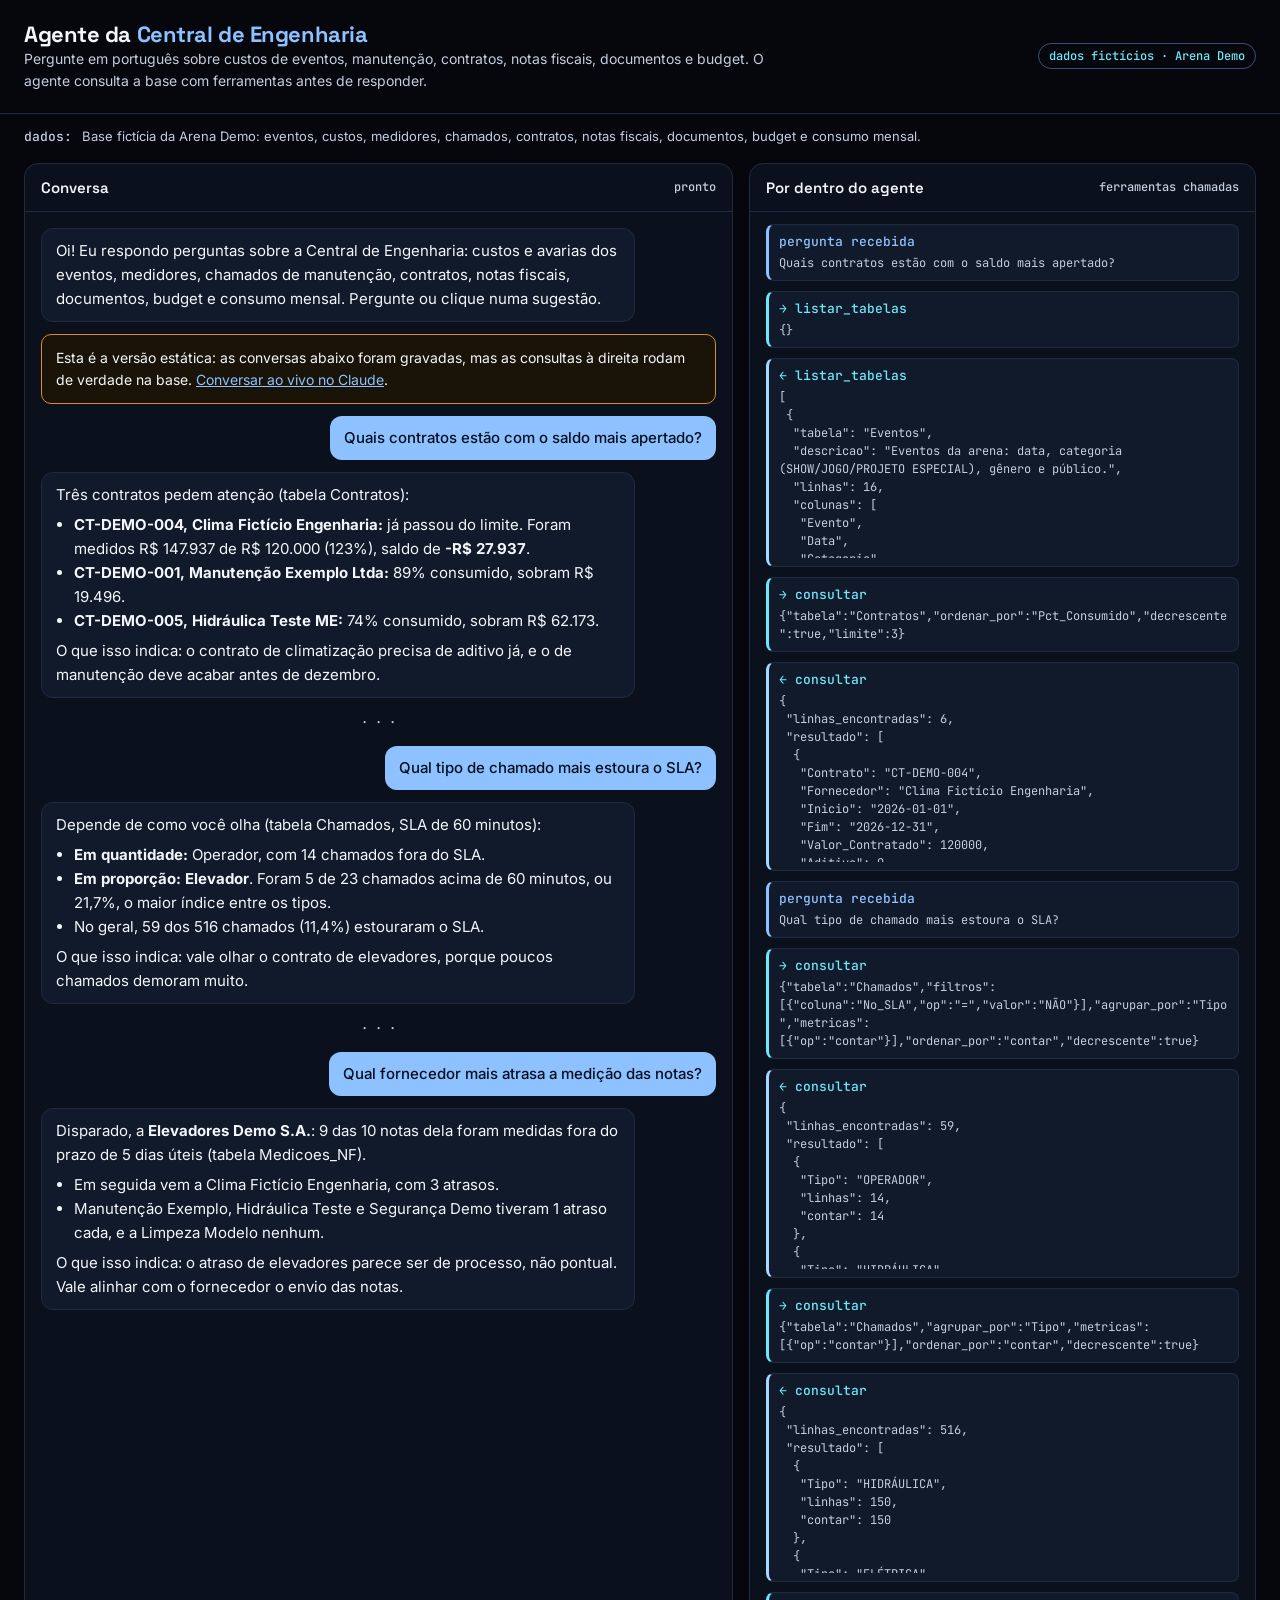
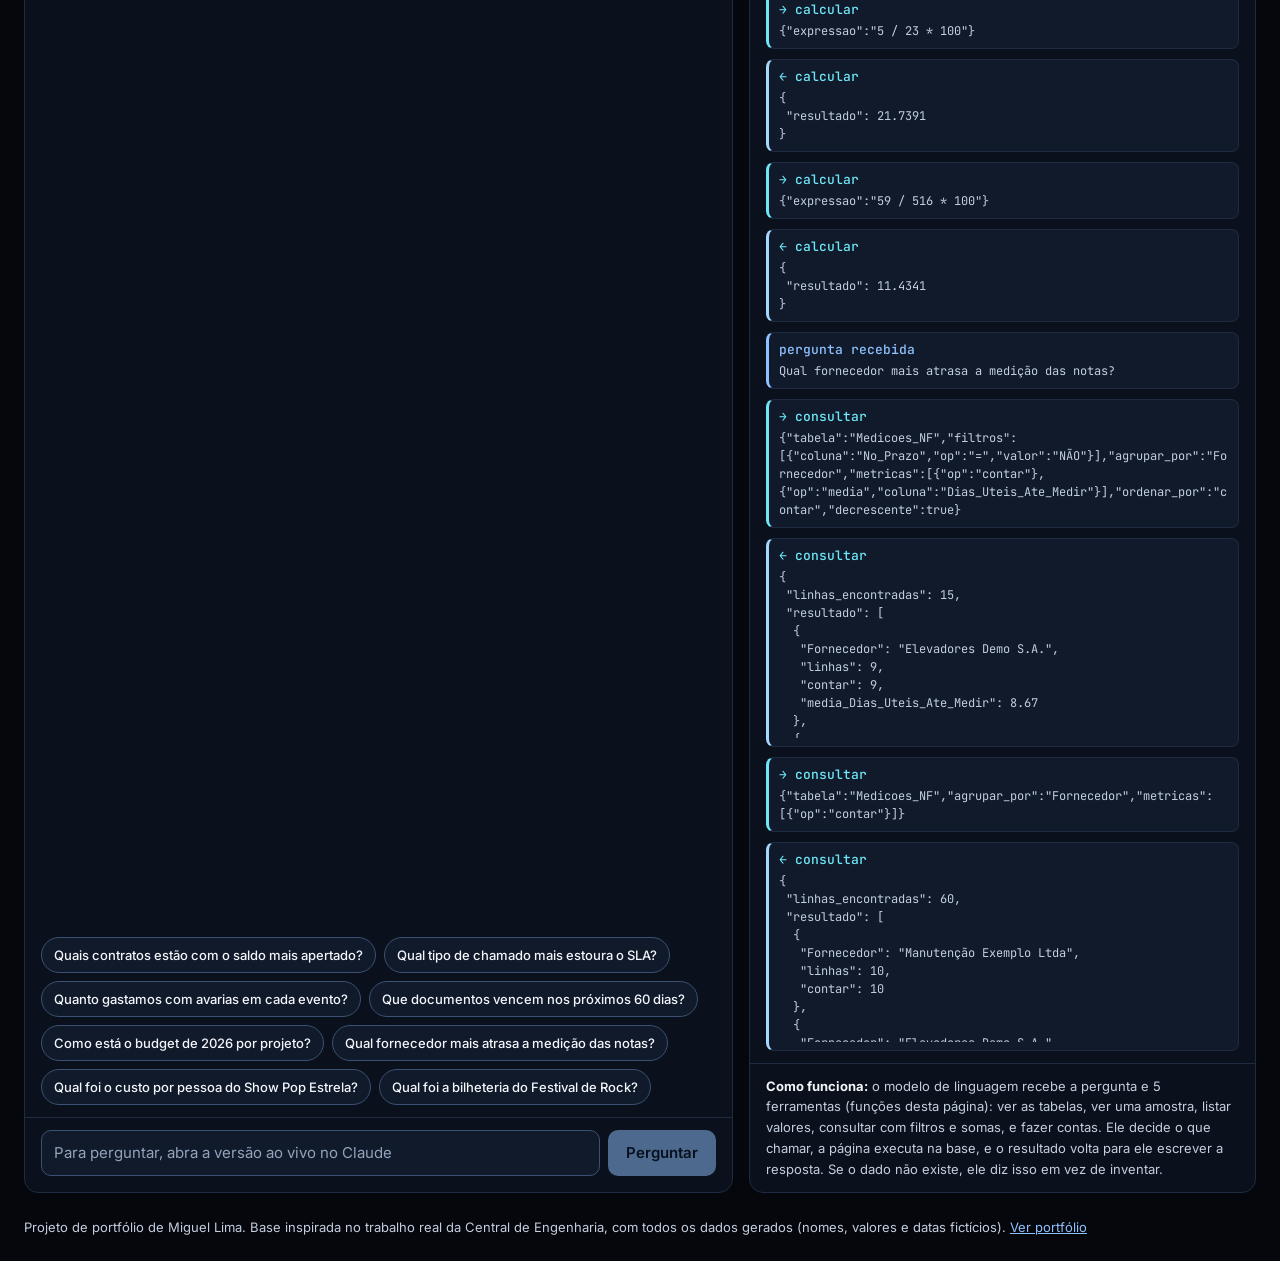
==== agente-demo/index.html @ 0a070c7b "Agente da Central de Engenharia (demo com dados fictícios) no portfólio Co-Authored-By: Claude Opus " ====
<!DOCTYPE html>
<html lang="pt-BR">
<head>
<meta charset="UTF-8">
<meta name="viewport" content="width=device-width, initial-scale=1.0">
<title>Agente da Central de Engenharia · demo</title>
<link rel="preconnect" href="https://fonts.googleapis.com">
<link href="https://fonts.googleapis.com/css2?family=Space+Grotesk:wght@600;700&family=Inter:wght@400;500;600&family=JetBrains+Mono:wght@400;500&display=swap" rel="stylesheet">

<style>
  :root { --bg:#05070C; --s:#0B111C; --s2:#111A2A; --line:#1E2B42; --ls:#3A5174; --tx:#F3F6FB; --mu:#C3CEDF; --bl:#8EC1FF; --cy:#6EE7F9; --on:#04101F; }
  * { box-sizing:border-box; margin:0; padding:0; }
  body { font:15px/1.6 Inter, system-ui, sans-serif; background:var(--bg); color:var(--tx); min-height:100vh; }
  :focus-visible { outline:3px solid var(--cy); outline-offset:2px; border-radius:6px; }
  .sr { position:absolute; left:-9999px; }
  header { padding:20px 24px; border-bottom:1px solid var(--line); display:flex; justify-content:space-between; gap:16px; flex-wrap:wrap; align-items:center; }
  h1 { font:700 22px "Space Grotesk", sans-serif; letter-spacing:-.02em; }
  h1 span { color:var(--bl); }
  header p { color:var(--mu); font-size:14px; max-width:780px; }
  .badge { font:500 12px "JetBrains Mono", monospace; border:1px solid var(--ls); padding:4px 10px; border-radius:999px; color:var(--cy); white-space:nowrap; }
  .fonte { max-width:1400px; margin:12px auto 0; padding:0 24px; display:flex; gap:10px; align-items:center; flex-wrap:wrap; }
  .fonte .lbl { font:500 13px "JetBrains Mono", monospace; color:var(--mu); }
  .tog { font:600 14px Inter, sans-serif; background:var(--s); color:var(--tx); border:1.5px solid var(--ls); border-radius:10px; padding:8px 14px; cursor:pointer; min-height:40px; }
  .tog[aria-pressed="true"] { background:var(--bl); color:var(--on); border-color:var(--bl); }
  .fonte .info { font-size:13px; color:var(--mu); }
  .priv { max-width:1400px; margin:8px auto 0; padding:0 24px; font-size:13px; color:var(--mu); }
  main { display:grid; grid-template-columns: 1.4fr 1fr; gap:16px; padding:16px 24px 24px; max-width:1400px; margin:0 auto; }
  .card { background:var(--s); border:1px solid var(--line); border-radius:14px; display:flex; flex-direction:column; min-height:0; }
  .card h2 { font:600 15px "Space Grotesk", sans-serif; padding:14px 16px; border-bottom:1px solid var(--line); display:flex; justify-content:space-between; align-items:center; gap:8px; }
  .card h2 small { font:500 12px "JetBrains Mono", monospace; color:var(--mu); }
  #chat, #trace { flex:1; overflow:auto; padding:16px; display:flex; flex-direction:column; gap:12px; height:calc(100vh - 330px); min-height:380px; }
  #trace { gap:10px; padding:12px 16px; }
  .msg { max-width:88%; padding:10px 14px; border-radius:12px; }
  .msg p + p { margin-top:4px; }
  .msg.user { align-self:flex-end; background:var(--bl); color:var(--on); font-weight:500; }
  .msg.bot { align-self:flex-start; background:var(--s2); border:1px solid var(--line); }
  .msg.bot ul { margin:6px 0 6px 18px; }
  .msg.bot.wait { color:var(--mu); font-style:italic; }
  .msg.err { border-color:#E08A1E; }
  .chips { display:flex; gap:8px; flex-wrap:wrap; padding:0 16px 12px; }
  .chip { font:500 13px Inter, sans-serif; background:var(--s2); color:var(--tx); border:1.5px solid var(--ls); border-radius:999px; padding:6px 12px; cursor:pointer; min-height:36px; text-align:left; }
  .chip:hover { border-color:var(--bl); }
  form { display:flex; gap:8px; padding:12px 16px 16px; border-top:1px solid var(--line); }
  input[type=text] { flex:1; font:inherit; background:var(--s2); color:var(--tx); border:1.5px solid var(--ls); border-radius:10px; padding:10px 12px; min-height:44px; }
  input::placeholder { color:#93A3BC; }
  button.send { font:600 15px Inter, sans-serif; background:var(--bl); color:var(--on); border:0; border-radius:10px; padding:0 18px; min-height:44px; cursor:pointer; }
  button.send:disabled { opacity:.5; cursor:default; }
  button.stop { font:600 14px Inter, sans-serif; background:transparent; color:var(--tx); border:1.5px solid var(--ls); border-radius:10px; padding:0 14px; min-height:44px; cursor:pointer; }
  .step { border:1px solid var(--line); border-left:3px solid var(--cy); border-radius:8px; padding:8px 10px; background:var(--s2); }
  .step .t { font:500 13px "JetBrains Mono", monospace; color:var(--cy); }
  .step pre { font:12px/1.5 "JetBrains Mono", monospace; color:var(--mu); white-space:pre-wrap; word-break:break-word; margin-top:4px; max-height:170px; overflow:auto; }
  .step.q { border-left-color:var(--bl); } .step.q .t { color:var(--bl); }
  .step.a { border-left-color:#A5D8FF; }
  .empty { color:var(--mu); font-size:14px; }
  .how { padding:12px 16px; border-top:1px solid var(--line); font-size:13px; color:var(--mu); }
  .how b { color:var(--tx); }
  .note { max-width:1400px; margin:0 auto; padding:0 24px 24px; color:var(--mu); font-size:13px; }
  .note a { color:var(--bl); }
  .demo-warn { padding:12px 14px; border:1px solid #E08A1E; border-radius:10px; font-size:14px; background:#1a1408; }
  .demo-warn a { color:var(--bl); }
  .sep { align-self:center; font:500 12px "JetBrains Mono", monospace; color:var(--mu); padding:4px 0; }
  @media (max-width: 900px) { main { grid-template-columns:1fr; } #chat, #trace { height:auto; min-height:320px; } }
</style>
</head>
<body>
<header>
  <div>
    <h1>Agente da <span>Central de Engenharia</span></h1>
    <p>Pergunte em português sobre custos de eventos, manutenção, contratos, notas fiscais, documentos e budget. O agente consulta a base com ferramentas antes de responder.</p>
  </div>
  <span class="badge">dados fictícios · Arena Demo</span>
</header>

<div class="fonte" role="group" aria-label="Fonte de dados" id="fonte-bar">
  <span class="lbl">dados:</span>
  <button class="tog" id="m-demo" type="button" aria-pressed="true">Base de demonstração</button>
  <button class="tog" id="m-plan" type="button" aria-pressed="false">Usar minhas planilhas</button>
  <input type="file" id="arquivo" accept=".xlsx,.xlsm,.xls,.csv" multiple hidden>
  <span class="info" id="fonte-info">Base fictícia da Arena Demo: eventos, custos, medidores, chamados, contratos, notas fiscais, documentos, budget e consumo mensal.</span>
</div>
<p class="priv" id="priv" hidden>Suas planilhas são lidas só neste navegador e não ficam salvas: ao recarregar a página, elas somem. Os trechos que o agente consulta são enviados ao Claude para ele responder. Use só dados que você pode usar no Claude.</p>

<main>
  <section class="card" aria-label="Conversa com o agente">
    <h2>Conversa <small id="status">pronto</small></h2>
    <div id="chat" aria-live="polite"></div>
    <div class="chips" id="chips"></div>
    <form id="form">
      <label for="q" class="sr">Sua pergunta</label>
      <input id="q" type="text" autocomplete="off" placeholder="Ex.: quais contratos estão com o saldo mais apertado?">
      <button class="send" id="send" type="submit">Perguntar</button>
      <button class="stop" id="stop" type="button" hidden>Parar</button>
    </form>
  </section>

  <section class="card" aria-label="O que o agente está fazendo">
    <h2>Por dentro do agente <small>ferramentas chamadas</small></h2>
    <div id="trace"><p class="empty">Aqui aparece cada ferramenta que o agente decide usar, com o que ele pediu e o que a base devolveu. É isso que diferencia um agente de um chat comum: ele busca o dado real antes de responder.</p></div>
    <div class="how"><b>Como funciona:</b> o modelo de linguagem recebe a pergunta e 5 ferramentas (funções desta página): ver as tabelas, ver uma amostra, listar valores, consultar com filtros e somas, e fazer contas. Ele decide o que chamar, a página executa na base, e o resultado volta para ele escrever a resposta. Se o dado não existe, ele diz isso em vez de inventar.</div>
  </section>
</main>
<p class="note">Projeto de portfólio de Miguel Lima. Base inspirada no trabalho real da Central de Engenharia, com todos os dados gerados (nomes, valores e datas fictícios). <a href="https://limmuz.github.io" target="_blank" rel="noopener">Ver portfólio</a></p>

<script>
const MODO = "demo";              // "demo" (compartilhável) ou "privado" (aceita planilhas)
const LINK_AO_VIVO = "https://claude.ai/artifact/NSq2KpumeX4oBUCkPMfSvw";
const BASE_DEMO = {"nome": "Central de Engenharia · Arena Demo", "abas": {"Eventos": {"descricao": "Eventos da arena: data, categoria (SHOW/JOGO/PROJETO ESPECIAL), gênero e público.", "colunas": ["Evento", "Data", "Categoria", "Genero", "Publico"], "linhas": [{"Evento": "SHOW POP ESTRELA", "Data": "2026-03-07", "Categoria": "SHOW", "Genero": "POP", "Publico": 38468}, {"Evento": "TIME A x TIME B", "Data": "2026-03-22", "Categoria": "JOGO", "Genero": "BRASILEIRÃO", "Publico": 33246}, {"Evento": "FESTIVAL DE ROCK", "Data": "2026-03-31", "Categoria": "SHOW", "Genero": "ROCK", "Publico": 35956}, {"Evento": "TIME A x TIME C", "Data": "2026-04-14", "Categoria": "JOGO", "Genero": "COPA DO BRASIL", "Publico": 38702}, {"Evento": "NOITE SERTANEJA", "Data": "2026-04-28", "Categoria": "SHOW", "Genero": "SERTANEJO", "Publico": 32747}, {"Evento": "TIME A x TIME D", "Data": "2026-05-06", "Categoria": "JOGO", "Genero": "LIBERTADORES", "Publico": 35951}, {"Evento": "ENCONTRO MPB", "Data": "2026-05-20", "Categoria": "SHOW", "Genero": "MPB", "Publico": 40366}, {"Evento": "TIME A x TIME E", "Data": "2026-06-01", "Categoria": "JOGO", "Genero": "BRASILEIRÃO", "Publico": 32048}, {"Evento": "BANDA EXEMPLO", "Data": "2026-06-11", "Categoria": "SHOW", "Genero": "ROCK", "Publico": 34534}, {"Evento": "TIME A x TIME F", "Data": "2026-06-23", "Categoria": "JOGO", "Genero": "BRASILEIRÃO", "Publico": 34371}, {"Evento": "FESTA DO SAMBA", "Data": "2026-07-06", "Categoria": "SHOW", "Genero": "SAMBA", "Publico": 33515}, {"Evento": "TIME A x TIME G", "Data": "2026-07-19", "Categoria": "JOGO", "Genero": "LIBERTADORES", "Publico": 33166}, {"Evento": "TURNÊ INTERNACIONAL", "Data": "2026-07-29", "Categoria": "SHOW", "Genero": "POP", "Publico": 44771}, {"Evento": "TIME A x TIME H", "Data": "2026-08-13", "Categoria": "JOGO", "Genero": "BRASILEIRÃO", "Publico": 44523}, {"Evento": "CAMPEONATO DE GAMES", "Data": "2026-08-22", "Categoria": "PROJETO ESPECIAL", "Genero": "CAMPEONATO", "Publico": 10487}, {"Evento": "SHOW INFANTIL", "Data": "2026-09-06", "Categoria": "SHOW", "Genero": "INFANTIL", "Publico": 43467}]}, "Custos_Itens": {"descricao": "Custos de cada evento por item: Tipo = MDO (mão de obra), AVARIAS (itens quebrados) ou INSUMOS. Valor_Total = Qtd x Valor_Unit em R$.", "colunas": ["Evento", "Data", "Tipo", "Item", "Qtd", "Valor_Unit", "Valor_Total"], "linhas": [{"Evento": "SHOW POP ESTRELA", "Data": "2026-03-07", "Tipo": "AVARIAS", "Item": "LÂMPADA LED", "Qtd": 5.0, "Valor_Unit": 85.0, "Valor_Total": 425.0}, {"Evento": "SHOW POP ESTRELA", "Data": "2026-03-07", "Tipo": "AVARIAS", "Item": "ESPELHO BANHEIRO", "Qtd": 5.0, "Valor_Unit": 410.0, "Valor_Total": 2050.0}, {"Evento": "SHOW POP ESTRELA", "Data": "2026-03-07", "Tipo": "AVARIAS", "Item": "CADEIRA ARQUIBANCADA", "Qtd": 5.0, "Valor_Unit": 1450.0, "Valor_Total": 7250.0}, {"Evento": "SHOW POP ESTRELA", "Data": "2026-03-07", "Tipo": "AVARIAS", "Item": "DISPENSER SABÃO", "Qtd": 4.0, "Valor_Unit": 280.0, "Valor_Total": 1120.0}, {"Evento": "SHOW POP ESTRELA", "Data": "2026-03-07", "Tipo": "MDO", "Item": "ENCANADOR PLANTÃO", "Qtd": 7.0, "Valor_Unit": 520.0, "Valor_Total": 3640.0}, {"Evento": "SHOW POP ESTRELA", "Data": "2026-03-07", "Tipo": "MDO", "Item": "ELETRICISTA PLANTÃO", "Qtd": 4.0, "Valor_Unit": 540.0, "Valor_Total": 2160.0}, {"Evento": "SHOW POP ESTRELA", "Data": "2026-03-07", "Tipo": "MDO", "Item": "TÉCNICO ESCADA ROLANTE", "Qtd": 13.0, "Valor_Unit": 720.0, "Valor_Total": 9360.0}, {"Evento": "TIME A x TIME B", "Data": "2026-03-22", "Tipo": "AVARIAS", "Item": "DISPENSER SABÃO", "Qtd": 4.0, "Valor_Unit": 280.0, "Valor_Total": 1120.0}, {"Evento": "TIME A x TIME B", "Data": "2026-03-22", "Tipo": "AVARIAS", "Item": "LÂMPADA LED", "Qtd": 2.0, "Valor_Unit": 85.0, "Valor_Total": 170.0}, {"Evento": "TIME A x TIME B", "Data": "2026-03-22", "Tipo": "AVARIAS", "Item": "ASSENTO SANITÁRIO", "Qtd": 5.0, "Valor_Unit": 320.0, "Valor_Total": 1600.0}, {"Evento": "TIME A x TIME B", "Data": "2026-03-22", "Tipo": "AVARIAS", "Item": "TORNEIRA AUTOMÁTICA", "Qtd": 2.0, "Valor_Unit": 690.0, "Valor_Total": 1380.0}, {"Evento": "TIME A x TIME B", "Data": "2026-03-22", "Tipo": "MDO", "Item": "ENCANADOR PLANTÃO", "Qtd": 6.0, "Valor_Unit": 520.0, "Valor_Total": 3120.0}, {"Evento": "TIME A x TIME B", "Data": "2026-03-22", "Tipo": "MDO", "Item": "TÉCNICO ELEVADOR", "Qtd": 3.0, "Valor_Unit": 720.0, "Valor_Total": 2160.0}, {"Evento": "TIME A x TIME B", "Data": "2026-03-22", "Tipo": "MDO", "Item": "ELETRICISTA PLANTÃO", "Qtd": 2.0, "Valor_Unit": 540.0, "Valor_Total": 1080.0}, {"Evento": "FESTIVAL DE ROCK", "Data": "2026-03-31", "Tipo": "AVARIAS", "Item": "TORNEIRA AUTOMÁTICA", "Qtd": 6.0, "Valor_Unit": 690.0, "Valor_Total": 4140.0}, {"Evento": "FESTIVAL DE ROCK", "Data": "2026-03-31", "Tipo": "AVARIAS", "Item": "CADEIRA ARQUIBANCADA", "Qtd": 4.0, "Valor_Unit": 1450.0, "Valor_Total": 5800.0}, {"Evento": "FESTIVAL DE ROCK", "Data": "2026-03-31", "Tipo": "AVARIAS", "Item": "DISPENSER SABÃO", "Qtd": 6.0, "Valor_Unit": 280.0, "Valor_Total": 1680.0}, {"Evento": "FESTIVAL DE ROCK", "Data": "2026-03-31", "Tipo": "AVARIAS", "Item": "LÂMPADA LED", "Qtd": 3.0, "Valor_Unit": 85.0, "Valor_Total": 255.0}, {"Evento": "FESTIVAL DE ROCK", "Data": "2026-03-31", "Tipo": "MDO", "Item": "TÉCNICO ESCADA ROLANTE", "Qtd": 9.0, "Valor_Unit": 720.0, "Valor_Total": 6480.0}, {"Evento": "FESTIVAL DE ROCK", "Data": "2026-03-31", "Tipo": "MDO", "Item": "ELETRICISTA PLANTÃO", "Qtd": 7.0, "Valor_Unit": 540.0, "Valor_Total": 3780.0}, {"Evento": "FESTIVAL DE ROCK", "Data": "2026-03-31", "Tipo": "MDO", "Item": "ENCANADOR PLANTÃO", "Qtd": 9.0, "Valor_Unit": 520.0, "Valor_Total": 4680.0}, {"Evento": "TIME A x TIME C", "Data": "2026-04-14", "Tipo": "AVARIAS", "Item": "CADEIRA ARQUIBANCADA", "Qtd": 5.0, "Valor_Unit": 1450.0, "Valor_Total": 7250.0}, {"Evento": "TIME A x TIME C", "Data": "2026-04-14", "Tipo": "AVARIAS", "Item": "DISPENSER SABÃO", "Qtd": 6.0, "Valor_Unit": 280.0, "Valor_Total": 1680.0}, {"Evento": "TIME A x TIME C", "Data": "2026-04-14", "Tipo": "AVARIAS", "Item": "TORNEIRA AUTOMÁTICA", "Qtd": 3.0, "Valor_Unit": 690.0, "Valor_Total": 2070.0}, {"Evento": "TIME A x TIME C", "Data": "2026-04-14", "Tipo": "AVARIAS", "Item": "ASSENTO SANITÁRIO", "Qtd": 1.0, "Valor_Unit": 320.0, "Valor_Total": 320.0}, {"Evento": "TIME A x TIME C", "Data": "2026-04-14", "Tipo": "MDO", "Item": "TÉCNICO ESCADA ROLANTE", "Qtd": 3.0, "Valor_Unit": 720.0, "Valor_Total": 2160.0}, {"Evento": "TIME A x TIME C", "Data": "2026-04-14", "Tipo": "MDO", "Item": "ELETRICISTA PLANTÃO", "Qtd": 4.0, "Valor_Unit": 540.0, "Valor_Total": 2160.0}, {"Evento": "TIME A x TIME C", "Data": "2026-04-14", "Tipo": "MDO", "Item": "TÉCNICO ELEVADOR", "Qtd": 5.0, "Valor_Unit": 720.0, "Valor_Total": 3600.0}, {"Evento": "NOITE SERTANEJA", "Data": "2026-04-28", "Tipo": "AVARIAS", "Item": "FECHADURA PORTA", "Qtd": 6.0, "Valor_Unit": 240.0, "Valor_Total": 1440.0}, {"Evento": "NOITE SERTANEJA", "Data": "2026-04-28", "Tipo": "AVARIAS", "Item": "ESPELHO BANHEIRO", "Qtd": 3.0, "Valor_Unit": 410.0, "Valor_Total": 1230.0}, {"Evento": "NOITE SERTANEJA", "Data": "2026-04-28", "Tipo": "AVARIAS", "Item": "ASSENTO SANITÁRIO", "Qtd": 4.0, "Valor_Unit": 320.0, "Valor_Total": 1280.0}, {"Evento": "NOITE SERTANEJA", "Data": "2026-04-28", "Tipo": "AVARIAS", "Item": "LÂMPADA LED", "Qtd": 1.0, "Valor_Unit": 85.0, "Valor_Total": 85.0}, {"Evento": "NOITE SERTANEJA", "Data": "2026-04-28", "Tipo": "MDO", "Item": "ENCANADOR PLANTÃO", "Qtd": 8.0, "Valor_Unit": 520.0, "Valor_Total": 4160.0}, {"Evento": "NOITE SERTANEJA", "Data": "2026-04-28", "Tipo": "MDO", "Item": "ELETRICISTA PLANTÃO", "Qtd": 9.0, "Valor_Unit": 540.0, "Valor_Total": 4860.0}, {"Evento": "NOITE SERTANEJA", "Data": "2026-04-28", "Tipo": "MDO", "Item": "TÉCNICO ESCADA ROLANTE", "Qtd": 11.0, "Valor_Unit": 720.0, "Valor_Total": 7920.0}, {"Evento": "TIME A x TIME D", "Data": "2026-05-06", "Tipo": "AVARIAS", "Item": "FECHADURA PORTA", "Qtd": 1.0, "Valor_Unit": 240.0, "Valor_Total": 240.0}, {"Evento": "TIME A x TIME D", "Data": "2026-05-06", "Tipo": "AVARIAS", "Item": "TORNEIRA AUTOMÁTICA", "Qtd": 1.0, "Valor_Unit": 690.0, "Valor_Total": 690.0}, {"Evento": "TIME A x TIME D", "Data": "2026-05-06", "Tipo": "AVARIAS", "Item": "DISPENSER SABÃO", "Qtd": 2.0, "Valor_Unit": 280.0, "Valor_Total": 560.0}, {"Evento": "TIME A x TIME D", "Data": "2026-05-06", "Tipo": "AVARIAS", "Item": "ESPELHO BANHEIRO", "Qtd": 1.0, "Valor_Unit": 410.0, "Valor_Total": 410.0}, {"Evento": "TIME A x TIME D", "Data": "2026-05-06", "Tipo": "MDO", "Item": "ELETRICISTA PLANTÃO", "Qtd": 5.0, "Valor_Unit": 540.0, "Valor_Total": 2700.0}, {"Evento": "TIME A x TIME D", "Data": "2026-05-06", "Tipo": "MDO", "Item": "TÉCNICO ELEVADOR", "Qtd": 2.0, "Valor_Unit": 720.0, "Valor_Total": 1440.0}, {"Evento": "TIME A x TIME D", "Data": "2026-05-06", "Tipo": "MDO", "Item": "TÉCNICO ESCADA ROLANTE", "Qtd": 7.0, "Valor_Unit": 720.0, "Valor_Total": 5040.0}, {"Evento": "ENCONTRO MPB", "Data": "2026-05-20", "Tipo": "AVARIAS", "Item": "ASSENTO SANITÁRIO", "Qtd": 6.0, "Valor_Unit": 320.0, "Valor_Total": 1920.0}, {"Evento": "ENCONTRO MPB", "Data": "2026-05-20", "Tipo": "AVARIAS", "Item": "CADEIRA ARQUIBANCADA", "Qtd": 3.0, "Valor_Unit": 1450.0, "Valor_Total": 4350.0}, {"Evento": "ENCONTRO MPB", "Data": "2026-05-20", "Tipo": "AVARIAS", "Item": "ESPELHO BANHEIRO", "Qtd": 3.0, "Valor_Unit": 410.0, "Valor_Total": 1230.0}, {"Evento": "ENCONTRO MPB", "Data": "2026-05-20", "Tipo": "AVARIAS", "Item": "TORNEIRA AUTOMÁTICA", "Qtd": 4.0, "Valor_Unit": 690.0, "Valor_Total": 2760.0}, {"Evento": "ENCONTRO MPB", "Data": "2026-05-20", "Tipo": "MDO", "Item": "TÉCNICO ELEVADOR", "Qtd": 11.0, "Valor_Unit": 720.0, "Valor_Total": 7920.0}, {"Evento": "ENCONTRO MPB", "Data": "2026-05-20", "Tipo": "MDO", "Item": "TÉCNICO ESCADA ROLANTE", "Qtd": 4.0, "Valor_Unit": 720.0, "Valor_Total": 2880.0}, {"Evento": "ENCONTRO MPB", "Data": "2026-05-20", "Tipo": "MDO", "Item": "ELETRICISTA PLANTÃO", "Qtd": 13.0, "Valor_Unit": 540.0, "Valor_Total": 7020.0}, {"Evento": "TIME A x TIME E", "Data": "2026-06-01", "Tipo": "AVARIAS", "Item": "ASSENTO SANITÁRIO", "Qtd": 4.0, "Valor_Unit": 320.0, "Valor_Total": 1280.0}, {"Evento": "TIME A x TIME E", "Data": "2026-06-01", "Tipo": "AVARIAS", "Item": "FECHADURA PORTA", "Qtd": 3.0, "Valor_Unit": 240.0, "Valor_Total": 720.0}, {"Evento": "TIME A x TIME E", "Data": "2026-06-01", "Tipo": "AVARIAS", "Item": "TORNEIRA AUTOMÁTICA", "Qtd": 3.0, "Valor_Unit": 690.0, "Valor_Total": 2070.0}, {"Evento": "TIME A x TIME E", "Data": "2026-06-01", "Tipo": "AVARIAS", "Item": "CADEIRA ARQUIBANCADA", "Qtd": 3.0, "Valor_Unit": 1450.0, "Valor_Total": 4350.0}, {"Evento": "TIME A x TIME E", "Data": "2026-06-01", "Tipo": "MDO", "Item": "TÉCNICO ESCADA ROLANTE", "Qtd": 3.0, "Valor_Unit": 720.0, "Valor_Total": 2160.0}, {"Evento": "TIME A x TIME E", "Data": "2026-06-01", "Tipo": "MDO", "Item": "ELETRICISTA PLANTÃO", "Qtd": 5.0, "Valor_Unit": 540.0, "Valor_Total": 2700.0}, {"Evento": "TIME A x TIME E", "Data": "2026-06-01", "Tipo": "MDO", "Item": "TÉCNICO ELEVADOR", "Qtd": 6.0, "Valor_Unit": 720.0, "Valor_Total": 4320.0}, {"Evento": "BANDA EXEMPLO", "Data": "2026-06-11", "Tipo": "AVARIAS", "Item": "CADEIRA ARQUIBANCADA", "Qtd": 4.0, "Valor_Unit": 1450.0, "Valor_Total": 5800.0}, {"Evento": "BANDA EXEMPLO", "Data": "2026-06-11", "Tipo": "AVARIAS", "Item": "ASSENTO SANITÁRIO", "Qtd": 6.0, "Valor_Unit": 320.0, "Valor_Total": 1920.0}, {"Evento": "BANDA EXEMPLO", "Data": "2026-06-11", "Tipo": "AVARIAS", "Item": "LÂMPADA LED", "Qtd": 5.0, "Valor_Unit": 85.0, "Valor_Total": 425.0}, {"Evento": "BANDA EXEMPLO", "Data": "2026-06-11", "Tipo": "AVARIAS", "Item": "TORNEIRA AUTOMÁTICA", "Qtd": 6.0, "Valor_Unit": 690.0, "Valor_Total": 4140.0}, {"Evento": "BANDA EXEMPLO", "Data": "2026-06-11", "Tipo": "MDO", "Item": "TÉCNICO ELEVADOR", "Qtd": 5.0, "Valor_Unit": 720.0, "Valor_Total": 3600.0}, {"Evento": "BANDA EXEMPLO", "Data": "2026-06-11", "Tipo": "MDO", "Item": "TÉCNICO ESCADA ROLANTE", "Qtd": 5.0, "Valor_Unit": 720.0, "Valor_Total": 3600.0}, {"Evento": "BANDA EXEMPLO", "Data": "2026-06-11", "Tipo": "MDO", "Item": "ELETRICISTA PLANTÃO", "Qtd": 8.0, "Valor_Unit": 540.0, "Valor_Total": 4320.0}, {"Evento": "TIME A x TIME F", "Data": "2026-06-23", "Tipo": "AVARIAS", "Item": "FECHADURA PORTA", "Qtd": 3.0, "Valor_Unit": 240.0, "Valor_Total": 720.0}, {"Evento": "TIME A x TIME F", "Data": "2026-06-23", "Tipo": "AVARIAS", "Item": "CADEIRA ARQUIBANCADA", "Qtd": 1.0, "Valor_Unit": 1450.0, "Valor_Total": 1450.0}, {"Evento": "TIME A x TIME F", "Data": "2026-06-23", "Tipo": "AVARIAS", "Item": "DISPENSER SABÃO", "Qtd": 2.0, "Valor_Unit": 280.0, "Valor_Total": 560.0}, {"Evento": "TIME A x TIME F", "Data": "2026-06-23", "Tipo": "AVARIAS", "Item": "LÂMPADA LED", "Qtd": 1.0, "Valor_Unit": 85.0, "Valor_Total": 85.0}, {"Evento": "TIME A x TIME F", "Data": "2026-06-23", "Tipo": "MDO", "Item": "ELETRICISTA PLANTÃO", "Qtd": 5.0, "Valor_Unit": 540.0, "Valor_Total": 2700.0}, {"Evento": "TIME A x TIME F", "Data": "2026-06-23", "Tipo": "MDO", "Item": "TÉCNICO ELEVADOR", "Qtd": 3.0, "Valor_Unit": 720.0, "Valor_Total": 2160.0}, {"Evento": "TIME A x TIME F", "Data": "2026-06-23", "Tipo": "MDO", "Item": "ENCANADOR PLANTÃO", "Qtd": 3.0, "Valor_Unit": 520.0, "Valor_Total": 1560.0}, {"Evento": "FESTA DO SAMBA", "Data": "2026-07-06", "Tipo": "AVARIAS", "Item": "CADEIRA ARQUIBANCADA", "Qtd": 5.0, "Valor_Unit": 1450.0, "Valor_Total": 7250.0}, {"Evento": "FESTA DO SAMBA", "Data": "2026-07-06", "Tipo": "AVARIAS", "Item": "DISPENSER SABÃO", "Qtd": 4.0, "Valor_Unit": 280.0, "Valor_Total": 1120.0}, {"Evento": "FESTA DO SAMBA", "Data": "2026-07-06", "Tipo": "AVARIAS", "Item": "TORNEIRA AUTOMÁTICA", "Qtd": 5.0, "Valor_Unit": 690.0, "Valor_Total": 3450.0}, {"Evento": "FESTA DO SAMBA", "Data": "2026-07-06", "Tipo": "AVARIAS", "Item": "LÂMPADA LED", "Qtd": 2.0, "Valor_Unit": 85.0, "Valor_Total": 170.0}, {"Evento": "FESTA DO SAMBA", "Data": "2026-07-06", "Tipo": "MDO", "Item": "TÉCNICO ESCADA ROLANTE", "Qtd": 7.0, "Valor_Unit": 720.0, "Valor_Total": 5040.0}, {"Evento": "FESTA DO SAMBA", "Data": "2026-07-06", "Tipo": "MDO", "Item": "ENCANADOR PLANTÃO", "Qtd": 12.0, "Valor_Unit": 520.0, "Valor_Total": 6240.0}, {"Evento": "FESTA DO SAMBA", "Data": "2026-07-06", "Tipo": "MDO", "Item": "TÉCNICO ELEVADOR", "Qtd": 7.0, "Valor_Unit": 720.0, "Valor_Total": 5040.0}, {"Evento": "TIME A x TIME G", "Data": "2026-07-19", "Tipo": "AVARIAS", "Item": "TORNEIRA AUTOMÁTICA", "Qtd": 6.0, "Valor_Unit": 690.0, "Valor_Total": 4140.0}, {"Evento": "TIME A x TIME G", "Data": "2026-07-19", "Tipo": "AVARIAS", "Item": "FECHADURA PORTA", "Qtd": 3.0, "Valor_Unit": 240.0, "Valor_Total": 720.0}, {"Evento": "TIME A x TIME G", "Data": "2026-07-19", "Tipo": "AVARIAS", "Item": "ESPELHO BANHEIRO", "Qtd": 6.0, "Valor_Unit": 410.0, "Valor_Total": 2460.0}, {"Evento": "TIME A x TIME G", "Data": "2026-07-19", "Tipo": "AVARIAS", "Item": "CADEIRA ARQUIBANCADA", "Qtd": 2.0, "Valor_Unit": 1450.0, "Valor_Total": 2900.0}, {"Evento": "TIME A x TIME G", "Data": "2026-07-19", "Tipo": "MDO", "Item": "TÉCNICO ESCADA ROLANTE", "Qtd": 8.0, "Valor_Unit": 720.0, "Valor_Total": 5760.0}, {"Evento": "TIME A x TIME G", "Data": "2026-07-19", "Tipo": "MDO", "Item": "TÉCNICO ELEVADOR", "Qtd": 3.0, "Valor_Unit": 720.0, "Valor_Total": 2160.0}, {"Evento": "TIME A x TIME G", "Data": "2026-07-19", "Tipo": "MDO", "Item": "ENCANADOR PLANTÃO", "Qtd": 5.0, "Valor_Unit": 520.0, "Valor_Total": 2600.0}, {"Evento": "TURNÊ INTERNACIONAL", "Data": "2026-07-29", "Tipo": "AVARIAS", "Item": "ESPELHO BANHEIRO", "Qtd": 6.0, "Valor_Unit": 410.0, "Valor_Total": 2460.0}, {"Evento": "TURNÊ INTERNACIONAL", "Data": "2026-07-29", "Tipo": "AVARIAS", "Item": "DISPENSER SABÃO", "Qtd": 3.0, "Valor_Unit": 280.0, "Valor_Total": 840.0}, {"Evento": "TURNÊ INTERNACIONAL", "Data": "2026-07-29", "Tipo": "AVARIAS", "Item": "LÂMPADA LED", "Qtd": 6.0, "Valor_Unit": 85.0, "Valor_Total": 510.0}, {"Evento": "TURNÊ INTERNACIONAL", "Data": "2026-07-29", "Tipo": "AVARIAS", "Item": "CADEIRA ARQUIBANCADA", "Qtd": 5.0, "Valor_Unit": 1450.0, "Valor_Total": 7250.0}, {"Evento": "TURNÊ INTERNACIONAL", "Data": "2026-07-29", "Tipo": "MDO", "Item": "ELETRICISTA PLANTÃO", "Qtd": 8.0, "Valor_Unit": 540.0, "Valor_Total": 4320.0}, {"Evento": "TURNÊ INTERNACIONAL", "Data": "2026-07-29", "Tipo": "MDO", "Item": "TÉCNICO ESCADA ROLANTE", "Qtd": 5.0, "Valor_Unit": 720.0, "Valor_Total": 3600.0}, {"Evento": "TURNÊ INTERNACIONAL", "Data": "2026-07-29", "Tipo": "MDO", "Item": "ENCANADOR PLANTÃO", "Qtd": 9.0, "Valor_Unit": 520.0, "Valor_Total": 4680.0}, {"Evento": "TIME A x TIME H", "Data": "2026-08-13", "Tipo": "AVARIAS", "Item": "LÂMPADA LED", "Qtd": 6.0, "Valor_Unit": 85.0, "Valor_Total": 510.0}, {"Evento": "TIME A x TIME H", "Data": "2026-08-13", "Tipo": "AVARIAS", "Item": "FECHADURA PORTA", "Qtd": 4.0, "Valor_Unit": 240.0, "Valor_Total": 960.0}, {"Evento": "TIME A x TIME H", "Data": "2026-08-13", "Tipo": "AVARIAS", "Item": "CADEIRA ARQUIBANCADA", "Qtd": 6.0, "Valor_Unit": 1450.0, "Valor_Total": 8700.0}, {"Evento": "TIME A x TIME H", "Data": "2026-08-13", "Tipo": "AVARIAS", "Item": "TORNEIRA AUTOMÁTICA", "Qtd": 4.0, "Valor_Unit": 690.0, "Valor_Total": 2760.0}, {"Evento": "TIME A x TIME H", "Data": "2026-08-13", "Tipo": "MDO", "Item": "TÉCNICO ELEVADOR", "Qtd": 4.0, "Valor_Unit": 720.0, "Valor_Total": 2880.0}, {"Evento": "TIME A x TIME H", "Data": "2026-08-13", "Tipo": "MDO", "Item": "ENCANADOR PLANTÃO", "Qtd": 4.0, "Valor_Unit": 520.0, "Valor_Total": 2080.0}, {"Evento": "TIME A x TIME H", "Data": "2026-08-13", "Tipo": "MDO", "Item": "TÉCNICO ESCADA ROLANTE", "Qtd": 6.0, "Valor_Unit": 720.0, "Valor_Total": 4320.0}, {"Evento": "CAMPEONATO DE GAMES", "Data": "2026-08-22", "Tipo": "AVARIAS", "Item": "DISPENSER SABÃO", "Qtd": 3.0, "Valor_Unit": 280.0, "Valor_Total": 840.0}, {"Evento": "CAMPEONATO DE GAMES", "Data": "2026-08-22", "Tipo": "AVARIAS", "Item": "LÂMPADA LED", "Qtd": 1.0, "Valor_Unit": 85.0, "Valor_Total": 85.0}, {"Evento": "CAMPEONATO DE GAMES", "Data": "2026-08-22", "Tipo": "AVARIAS", "Item": "TORNEIRA AUTOMÁTICA", "Qtd": 2.0, "Valor_Unit": 690.0, "Valor_Total": 1380.0}, {"Evento": "CAMPEONATO DE GAMES", "Data": "2026-08-22", "Tipo": "AVARIAS", "Item": "ASSENTO SANITÁRIO", "Qtd": 3.0, "Valor_Unit": 320.0, "Valor_Total": 960.0}, {"Evento": "CAMPEONATO DE GAMES", "Data": "2026-08-22", "Tipo": "MDO", "Item": "TÉCNICO ESCADA ROLANTE", "Qtd": 2.0, "Valor_Unit": 720.0, "Valor_Total": 1440.0}, {"Evento": "CAMPEONATO DE GAMES", "Data": "2026-08-22", "Tipo": "MDO", "Item": "TÉCNICO ELEVADOR", "Qtd": 7.0, "Valor_Unit": 720.0, "Valor_Total": 5040.0}, {"Evento": "CAMPEONATO DE GAMES", "Data": "2026-08-22", "Tipo": "MDO", "Item": "ENCANADOR PLANTÃO", "Qtd": 6.0, "Valor_Unit": 520.0, "Valor_Total": 3120.0}, {"Evento": "SHOW INFANTIL", "Data": "2026-09-06", "Tipo": "AVARIAS", "Item": "DISPENSER SABÃO", "Qtd": 6.0, "Valor_Unit": 280.0, "Valor_Total": 1680.0}, {"Evento": "SHOW INFANTIL", "Data": "2026-09-06", "Tipo": "AVARIAS", "Item": "CADEIRA ARQUIBANCADA", "Qtd": 3.0, "Valor_Unit": 1450.0, "Valor_Total": 4350.0}, {"Evento": "SHOW INFANTIL", "Data": "2026-09-06", "Tipo": "AVARIAS", "Item": "FECHADURA PORTA", "Qtd": 4.0, "Valor_Unit": 240.0, "Valor_Total": 960.0}, {"Evento": "SHOW INFANTIL", "Data": "2026-09-06", "Tipo": "AVARIAS", "Item": "ESPELHO BANHEIRO", "Qtd": 6.0, "Valor_Unit": 410.0, "Valor_Total": 2460.0}, {"Evento": "SHOW INFANTIL", "Data": "2026-09-06", "Tipo": "MDO", "Item": "ENCANADOR PLANTÃO", "Qtd": 7.0, "Valor_Unit": 520.0, "Valor_Total": 3640.0}, {"Evento": "SHOW INFANTIL", "Data": "2026-09-06", "Tipo": "MDO", "Item": "TÉCNICO ELEVADOR", "Qtd": 4.0, "Valor_Unit": 720.0, "Valor_Total": 2880.0}, {"Evento": "SHOW INFANTIL", "Data": "2026-09-06", "Tipo": "MDO", "Item": "TÉCNICO ESCADA ROLANTE", "Qtd": 13.0, "Valor_Unit": 720.0, "Valor_Total": 9360.0}]}, "Medidores_Evento": {"descricao": "Leitura dos relógios medidores em cada evento: Medidor = ÁGUA, GÁS, ELÉTRICA ou POÇO (poço artesiano, sem custo). Valor em R$.", "colunas": ["Evento", "Data", "Medidor", "Consumo", "Unidade", "Valor"], "linhas": [{"Evento": "SHOW POP ESTRELA", "Data": "2026-03-07", "Medidor": "ÁGUA", "Consumo": 199.4, "Unidade": "m³", "Valor": 12361.17}, {"Evento": "SHOW POP ESTRELA", "Data": "2026-03-07", "Medidor": "GÁS", "Consumo": 171.7, "Unidade": "m³", "Valor": 1236.26}, {"Evento": "SHOW POP ESTRELA", "Data": "2026-03-07", "Medidor": "ELÉTRICA", "Consumo": 15568.8, "Unidade": "kWh", "Valor": 8562.85}, {"Evento": "SHOW POP ESTRELA", "Data": "2026-03-07", "Medidor": "POÇO", "Consumo": 91.5, "Unidade": "m³", "Valor": 0.0}, {"Evento": "TIME A x TIME B", "Data": "2026-03-22", "Medidor": "ÁGUA", "Consumo": 228.1, "Unidade": "m³", "Valor": 14140.16}, {"Evento": "TIME A x TIME B", "Data": "2026-03-22", "Medidor": "GÁS", "Consumo": 141.8, "Unidade": "m³", "Valor": 1020.94}, {"Evento": "TIME A x TIME B", "Data": "2026-03-22", "Medidor": "ELÉTRICA", "Consumo": 17371.6, "Unidade": "kWh", "Valor": 9554.39}, {"Evento": "TIME A x TIME B", "Data": "2026-03-22", "Medidor": "POÇO", "Consumo": 127.7, "Unidade": "m³", "Valor": 0.0}, {"Evento": "FESTIVAL DE ROCK", "Data": "2026-03-31", "Medidor": "ÁGUA", "Consumo": 266.2, "Unidade": "m³", "Valor": 16503.54}, {"Evento": "FESTIVAL DE ROCK", "Data": "2026-03-31", "Medidor": "GÁS", "Consumo": 234.7, "Unidade": "m³", "Valor": 1689.57}, {"Evento": "FESTIVAL DE ROCK", "Data": "2026-03-31", "Medidor": "ELÉTRICA", "Consumo": 22780.7, "Unidade": "kWh", "Valor": 12529.4}, {"Evento": "FESTIVAL DE ROCK", "Data": "2026-03-31", "Medidor": "POÇO", "Consumo": 151.6, "Unidade": "m³", "Valor": 0.0}, {"Evento": "TIME A x TIME C", "Data": "2026-04-14", "Medidor": "ÁGUA", "Consumo": 248.0, "Unidade": "m³", "Valor": 15376.81}, {"Evento": "TIME A x TIME C", "Data": "2026-04-14", "Medidor": "GÁS", "Consumo": 173.9, "Unidade": "m³", "Valor": 1251.75}, {"Evento": "TIME A x TIME C", "Data": "2026-04-14", "Medidor": "ELÉTRICA", "Consumo": 10381.2, "Unidade": "kWh", "Valor": 5709.64}, {"Evento": "TIME A x TIME C", "Data": "2026-04-14", "Medidor": "POÇO", "Consumo": 106.5, "Unidade": "m³", "Valor": 0.0}, {"Evento": "NOITE SERTANEJA", "Data": "2026-04-28", "Medidor": "ÁGUA", "Consumo": 416.3, "Unidade": "m³", "Valor": 25812.43}, {"Evento": "NOITE SERTANEJA", "Data": "2026-04-28", "Medidor": "GÁS", "Consumo": 139.3, "Unidade": "m³", "Valor": 1003.27}, {"Evento": "NOITE SERTANEJA", "Data": "2026-04-28", "Medidor": "ELÉTRICA", "Consumo": 16303.9, "Unidade": "kWh", "Valor": 8967.13}, {"Evento": "NOITE SERTANEJA", "Data": "2026-04-28", "Medidor": "POÇO", "Consumo": 118.9, "Unidade": "m³", "Valor": 0.0}, {"Evento": "TIME A x TIME D", "Data": "2026-05-06", "Medidor": "ÁGUA", "Consumo": 195.6, "Unidade": "m³", "Valor": 12128.85}, {"Evento": "TIME A x TIME D", "Data": "2026-05-06", "Medidor": "GÁS", "Consumo": 174.4, "Unidade": "m³", "Valor": 1255.88}, {"Evento": "TIME A x TIME D", "Data": "2026-05-06", "Medidor": "ELÉTRICA", "Consumo": 12058.9, "Unidade": "kWh", "Valor": 6632.41}, {"Evento": "TIME A x TIME D", "Data": "2026-05-06", "Medidor": "POÇO", "Consumo": 102.8, "Unidade": "m³", "Valor": 0.0}, {"Evento": "ENCONTRO MPB", "Data": "2026-05-20", "Medidor": "ÁGUA", "Consumo": 185.6, "Unidade": "m³", "Valor": 11504.32}, {"Evento": "ENCONTRO MPB", "Data": "2026-05-20", "Medidor": "GÁS", "Consumo": 247.6, "Unidade": "m³", "Valor": 1782.89}, {"Evento": "ENCONTRO MPB", "Data": "2026-05-20", "Medidor": "ELÉTRICA", "Consumo": 22646.0, "Unidade": "kWh", "Valor": 12455.3}, {"Evento": "ENCONTRO MPB", "Data": "2026-05-20", "Medidor": "POÇO", "Consumo": 160.8, "Unidade": "m³", "Valor": 0.0}, {"Evento": "TIME A x TIME E", "Data": "2026-06-01", "Medidor": "ÁGUA", "Consumo": 121.0, "Unidade": "m³", "Valor": 7500.2}, {"Evento": "TIME A x TIME E", "Data": "2026-06-01", "Medidor": "GÁS", "Consumo": 93.8, "Unidade": "m³", "Valor": 675.07}, {"Evento": "TIME A x TIME E", "Data": "2026-06-01", "Medidor": "ELÉTRICA", "Consumo": 10344.7, "Unidade": "kWh", "Valor": 5689.57}, {"Evento": "TIME A x TIME E", "Data": "2026-06-01", "Medidor": "POÇO", "Consumo": 96.1, "Unidade": "m³", "Valor": 0.0}, {"Evento": "BANDA EXEMPLO", "Data": "2026-06-11", "Medidor": "ÁGUA", "Consumo": 276.2, "Unidade": "m³", "Valor": 17122.53}, {"Evento": "BANDA EXEMPLO", "Data": "2026-06-11", "Medidor": "GÁS", "Consumo": 184.0, "Unidade": "m³", "Valor": 1324.7}, {"Evento": "BANDA EXEMPLO", "Data": "2026-06-11", "Medidor": "ELÉTRICA", "Consumo": 15283.0, "Unidade": "kWh", "Valor": 8405.63}, {"Evento": "BANDA EXEMPLO", "Data": "2026-06-11", "Medidor": "POÇO", "Consumo": 114.1, "Unidade": "m³", "Valor": 0.0}, {"Evento": "TIME A x TIME F", "Data": "2026-06-23", "Medidor": "ÁGUA", "Consumo": 147.2, "Unidade": "m³", "Valor": 9128.25}, {"Evento": "TIME A x TIME F", "Data": "2026-06-23", "Medidor": "GÁS", "Consumo": 168.8, "Unidade": "m³", "Valor": 1215.72}, {"Evento": "TIME A x TIME F", "Data": "2026-06-23", "Medidor": "ELÉTRICA", "Consumo": 14171.2, "Unidade": "kWh", "Valor": 7794.16}, {"Evento": "TIME A x TIME F", "Data": "2026-06-23", "Medidor": "POÇO", "Consumo": 73.5, "Unidade": "m³", "Valor": 0.0}, {"Evento": "FESTA DO SAMBA", "Data": "2026-07-06", "Medidor": "ÁGUA", "Consumo": 410.9, "Unidade": "m³", "Valor": 25478.27}, {"Evento": "FESTA DO SAMBA", "Data": "2026-07-06", "Medidor": "GÁS", "Consumo": 141.4, "Unidade": "m³", "Valor": 1017.87}, {"Evento": "FESTA DO SAMBA", "Data": "2026-07-06", "Medidor": "ELÉTRICA", "Consumo": 28050.4, "Unidade": "kWh", "Valor": 15427.72}, {"Evento": "FESTA DO SAMBA", "Data": "2026-07-06", "Medidor": "POÇO", "Consumo": 125.5, "Unidade": "m³", "Valor": 0.0}, {"Evento": "TIME A x TIME G", "Data": "2026-07-19", "Medidor": "ÁGUA", "Consumo": 139.9, "Unidade": "m³", "Valor": 8675.81}, {"Evento": "TIME A x TIME G", "Data": "2026-07-19", "Medidor": "GÁS", "Consumo": 75.1, "Unidade": "m³", "Valor": 540.39}, {"Evento": "TIME A x TIME G", "Data": "2026-07-19", "Medidor": "ELÉTRICA", "Consumo": 11028.6, "Unidade": "kWh", "Valor": 6065.75}, {"Evento": "TIME A x TIME G", "Data": "2026-07-19", "Medidor": "POÇO", "Consumo": 89.2, "Unidade": "m³", "Valor": 0.0}, {"Evento": "TURNÊ INTERNACIONAL", "Data": "2026-07-29", "Medidor": "ÁGUA", "Consumo": 406.2, "Unidade": "m³", "Valor": 25185.2}, {"Evento": "TURNÊ INTERNACIONAL", "Data": "2026-07-29", "Medidor": "GÁS", "Consumo": 188.8, "Unidade": "m³", "Valor": 1359.41}, {"Evento": "TURNÊ INTERNACIONAL", "Data": "2026-07-29", "Medidor": "ELÉTRICA", "Consumo": 16709.1, "Unidade": "kWh", "Valor": 9189.99}, {"Evento": "TURNÊ INTERNACIONAL", "Data": "2026-07-29", "Medidor": "POÇO", "Consumo": 174.6, "Unidade": "m³", "Valor": 0.0}, {"Evento": "TIME A x TIME H", "Data": "2026-08-13", "Medidor": "ÁGUA", "Consumo": 153.2, "Unidade": "m³", "Valor": 9498.73}, {"Evento": "TIME A x TIME H", "Data": "2026-08-13", "Medidor": "GÁS", "Consumo": 148.2, "Unidade": "m³", "Valor": 1067.34}, {"Evento": "TIME A x TIME H", "Data": "2026-08-13", "Medidor": "ELÉTRICA", "Consumo": 12416.5, "Unidade": "kWh", "Valor": 6829.05}, {"Evento": "TIME A x TIME H", "Data": "2026-08-13", "Medidor": "POÇO", "Consumo": 108.8, "Unidade": "m³", "Valor": 0.0}, {"Evento": "CAMPEONATO DE GAMES", "Data": "2026-08-22", "Medidor": "ÁGUA", "Consumo": 243.1, "Unidade": "m³", "Valor": 15071.27}, {"Evento": "CAMPEONATO DE GAMES", "Data": "2026-08-22", "Medidor": "GÁS", "Consumo": 129.8, "Unidade": "m³", "Valor": 934.36}, {"Evento": "CAMPEONATO DE GAMES", "Data": "2026-08-22", "Medidor": "ELÉTRICA", "Consumo": 12460.2, "Unidade": "kWh", "Valor": 6853.09}, {"Evento": "CAMPEONATO DE GAMES", "Data": "2026-08-22", "Medidor": "POÇO", "Consumo": 70.8, "Unidade": "m³", "Valor": 0.0}, {"Evento": "SHOW INFANTIL", "Data": "2026-09-06", "Medidor": "ÁGUA", "Consumo": 386.1, "Unidade": "m³", "Valor": 23939.3}, {"Evento": "SHOW INFANTIL", "Data": "2026-09-06", "Medidor": "GÁS", "Consumo": 185.1, "Unidade": "m³", "Valor": 1332.38}, {"Evento": "SHOW INFANTIL", "Data": "2026-09-06", "Medidor": "ELÉTRICA", "Consumo": 29792.1, "Unidade": "kWh", "Valor": 16385.64}, {"Evento": "SHOW INFANTIL", "Data": "2026-09-06", "Medidor": "POÇO", "Consumo": 204.0, "Unidade": "m³", "Valor": 0.0}]}, "Chamados": {"descricao": "Chamados de manutenção abertos durante os eventos: tipo, descrição, hora de abertura e minutos até resolver. SLA da área: até 60 minutos.", "colunas": ["Evento", "Data", "Tipo", "Descricao", "Hora_Abertura", "Minutos", "No_SLA"], "linhas": [{"Evento": "SHOW POP ESTRELA", "Data": "2026-03-07", "Tipo": "ELÉTRICA", "Descricao": "Vestiário visitante – lâmpadas apagadas", "Hora_Abertura": "23:25", "Minutos": 25, "No_SLA": "SIM"}, {"Evento": "SHOW POP ESTRELA", "Data": "2026-03-07", "Tipo": "OPERADOR", "Descricao": "Portão 7 – apoio ao público", "Hora_Abertura": "23:32", "Minutos": 6, "No_SLA": "SIM"}, {"Evento": "SHOW POP ESTRELA", "Data": "2026-03-07", "Tipo": "HIDRÁULICA", "Descricao": "Bilheteria 3 – vazamento na torneira", "Hora_Abertura": "18:52", "Minutos": 6, "No_SLA": "SIM"}, {"Evento": "SHOW POP ESTRELA", "Data": "2026-03-07", "Tipo": "ESCADA ROLANTE", "Descricao": "Sala de imprensa – escada parada", "Hora_Abertura": "17:45", "Minutos": 50, "No_SLA": "SIM"}, {"Evento": "SHOW POP ESTRELA", "Data": "2026-03-07", "Tipo": "HIDRÁULICA", "Descricao": "Sala de imprensa – vazamento na torneira", "Hora_Abertura": "19:54", "Minutos": 10, "No_SLA": "SIM"}, {"Evento": "SHOW POP ESTRELA", "Data": "2026-03-07", "Tipo": "OPERADOR", "Descricao": "Bar oeste – apoio ao público", "Hora_Abertura": "20:35", "Minutos": 50, "No_SLA": "SIM"}, {"Evento": "SHOW POP ESTRELA", "Data": "2026-03-07", "Tipo": "OPERADOR", "Descricao": "Vestiário visitante – apoio ao público", "Hora_Abertura": "23:51", "Minutos": 50, "No_SLA": "SIM"}, {"Evento": "SHOW POP ESTRELA", "Data": "2026-03-07", "Tipo": "HIDRÁULICA", "Descricao": "Corredor nível 2 – vazamento na torneira", "Hora_Abertura": "20:00", "Minutos": 6, "No_SLA": "SIM"}, {"Evento": "SHOW POP ESTRELA", "Data": "2026-03-07", "Tipo": "OPERADOR", "Descricao": "Rampa leste – apoio ao público", "Hora_Abertura": "23:51", "Minutos": 75, "No_SLA": "NÃO"}, {"Evento": "SHOW POP ESTRELA", "Data": "2026-03-07", "Tipo": "ELEVADOR", "Descricao": "Sala de imprensa – elevador travado", "Hora_Abertura": "20:44", "Minutos": 75, "No_SLA": "NÃO"}, {"Evento": "SHOW POP ESTRELA", "Data": "2026-03-07", "Tipo": "ELÉTRICA", "Descricao": "Bilheteria 3 – lâmpadas apagadas", "Hora_Abertura": "23:51", "Minutos": 50, "No_SLA": "SIM"}, {"Evento": "SHOW POP ESTRELA", "Data": "2026-03-07", "Tipo": "OPERADOR", "Descricao": "Rampa leste – apoio ao público", "Hora_Abertura": "16:53", "Minutos": 25, "No_SLA": "SIM"}, {"Evento": "SHOW POP ESTRELA", "Data": "2026-03-07", "Tipo": "ELÉTRICA", "Descricao": "Sala de imprensa – lâmpadas apagadas", "Hora_Abertura": "17:28", "Minutos": 25, "No_SLA": "SIM"}, {"Evento": "SHOW POP ESTRELA", "Data": "2026-03-07", "Tipo": "ELEVADOR", "Descricao": "Banheiro setor sul – elevador travado", "Hora_Abertura": "18:27", "Minutos": 75, "No_SLA": "NÃO"}, {"Evento": "SHOW POP ESTRELA", "Data": "2026-03-07", "Tipo": "OPERADOR", "Descricao": "Camarote 14 – apoio ao público", "Hora_Abertura": "23:23", "Minutos": 10, "No_SLA": "SIM"}, {"Evento": "SHOW POP ESTRELA", "Data": "2026-03-07", "Tipo": "CIVIL", "Descricao": "Banheiro setor norte – piso solto", "Hora_Abertura": "22:09", "Minutos": 75, "No_SLA": "NÃO"}, {"Evento": "SHOW POP ESTRELA", "Data": "2026-03-07", "Tipo": "HIDRÁULICA", "Descricao": "Portão 7 – vazamento na torneira", "Hora_Abertura": "23:37", "Minutos": 10, "No_SLA": "SIM"}, {"Evento": "SHOW POP ESTRELA", "Data": "2026-03-07", "Tipo": "CIVIL", "Descricao": "Bilheteria 3 – piso solto", "Hora_Abertura": "19:07", "Minutos": 6, "No_SLA": "SIM"}, {"Evento": "SHOW POP ESTRELA", "Data": "2026-03-07", "Tipo": "AR CONDICIONADO", "Descricao": "Rampa leste – ar sem refrigerar", "Hora_Abertura": "21:09", "Minutos": 6, "No_SLA": "SIM"}, {"Evento": "SHOW POP ESTRELA", "Data": "2026-03-07", "Tipo": "OPERADOR", "Descricao": "Bilheteria 3 – apoio ao público", "Hora_Abertura": "23:44", "Minutos": 15, "No_SLA": "SIM"}, {"Evento": "SHOW POP ESTRELA", "Data": "2026-03-07", "Tipo": "HIDRÁULICA", "Descricao": "Banheiro setor sul – vazamento na torneira", "Hora_Abertura": "18:38", "Minutos": 25, "No_SLA": "SIM"}, {"Evento": "TIME A x TIME B", "Data": "2026-03-22", "Tipo": "CIVIL", "Descricao": "Bilheteria 3 – piso solto", "Hora_Abertura": "16:08", "Minutos": 20, "No_SLA": "SIM"}, {"Evento": "TIME A x TIME B", "Data": "2026-03-22", "Tipo": "ELEVADOR", "Descricao": "Vestiário visitante – elevador travado", "Hora_Abertura": "18:10", "Minutos": 15, "No_SLA": "SIM"}, {"Evento": "TIME A x TIME B", "Data": "2026-03-22", "Tipo": "HIDRÁULICA", "Descricao": "Vestiário visitante – vazamento na torneira", "Hora_Abertura": "22:55", "Minutos": 10, "No_SLA": "SIM"}, {"Evento": "TIME A x TIME B", "Data": "2026-03-22", "Tipo": "ELÉTRICA", "Descricao": "Sala de imprensa – lâmpadas apagadas", "Hora_Abertura": "21:11", "Minutos": 25, "No_SLA": "SIM"}, {"Evento": "TIME A x TIME B", "Data": "2026-03-22", "Tipo": "ELÉTRICA", "Descricao": "Corredor nível 2 – lâmpadas apagadas", "Hora_Abertura": "22:18", "Minutos": 75, "No_SLA": "NÃO"}, {"Evento": "TIME A x TIME B", "Data": "2026-03-22", "Tipo": "ELÉTRICA", "Descricao": "Bilheteria 3 – lâmpadas apagadas", "Hora_Abertura": "23:28", "Minutos": 10, "No_SLA": "SIM"}, {"Evento": "TIME A x TIME B", "Data": "2026-03-22", "Tipo": "CIVIL", "Descricao": "Camarote 14 – piso solto", "Hora_Abertura": "20:52", "Minutos": 10, "No_SLA": "SIM"}, {"Evento": "TIME A x TIME B", "Data": "2026-03-22", "Tipo": "HIDRÁULICA", "Descricao": "Rampa leste – vazamento na torneira", "Hora_Abertura": "17:56", "Minutos": 75, "No_SLA": "NÃO"}, {"Evento": "TIME A x TIME B", "Data": "2026-03-22", "Tipo": "ELÉTRICA", "Descricao": "Corredor nível 2 – lâmpadas apagadas", "Hora_Abertura": "18:01", "Minutos": 35, "No_SLA": "SIM"}, {"Evento": "TIME A x TIME B", "Data": "2026-03-22", "Tipo": "ELÉTRICA", "Descricao": "Bilheteria 3 – lâmpadas apagadas", "Hora_Abertura": "19:07", "Minutos": 25, "No_SLA": "SIM"}, {"Evento": "TIME A x TIME B", "Data": "2026-03-22", "Tipo": "CIVIL", "Descricao": "Portão 7 – piso solto", "Hora_Abertura": "19:36", "Minutos": 25, "No_SLA": "SIM"}, {"Evento": "TIME A x TIME B", "Data": "2026-03-22", "Tipo": "HIDRÁULICA", "Descricao": "Banheiro setor sul – vazamento na torneira", "Hora_Abertura": "18:06", "Minutos": 25, "No_SLA": "SIM"}, {"Evento": "TIME A x TIME B", "Data": "2026-03-22", "Tipo": "AR CONDICIONADO", "Descricao": "Rampa leste – ar sem refrigerar", "Hora_Abertura": "18:06", "Minutos": 6, "No_SLA": "SIM"}, {"Evento": "TIME A x TIME B", "Data": "2026-03-22", "Tipo": "CIVIL", "Descricao": "Bilheteria 3 – piso solto", "Hora_Abertura": "18:41", "Minutos": 10, "No_SLA": "SIM"}, {"Evento": "TIME A x TIME B", "Data": "2026-03-22", "Tipo": "ELÉTRICA", "Descricao": "Corredor nível 2 – lâmpadas apagadas", "Hora_Abertura": "17:18", "Minutos": 35, "No_SLA": "SIM"}, {"Evento": "TIME A x TIME B", "Data": "2026-03-22", "Tipo": "HIDRÁULICA", "Descricao": "Bar oeste – vazamento na torneira", "Hora_Abertura": "17:00", "Minutos": 50, "No_SLA": "SIM"}, {"Evento": "TIME A x TIME B", "Data": "2026-03-22", "Tipo": "ELÉTRICA", "Descricao": "Camarote 14 – lâmpadas apagadas", "Hora_Abertura": "16:03", "Minutos": 10, "No_SLA": "SIM"}, {"Evento": "TIME A x TIME B", "Data": "2026-03-22", "Tipo": "HIDRÁULICA", "Descricao": "Rampa leste – vazamento na torneira", "Hora_Abertura": "17:06", "Minutos": 35, "No_SLA": "SIM"}, {"Evento": "TIME A x TIME B", "Data": "2026-03-22", "Tipo": "CIVIL", "Descricao": "Rampa leste – piso solto", "Hora_Abertura": "16:59", "Minutos": 50, "No_SLA": "SIM"}, {"Evento": "TIME A x TIME B", "Data": "2026-03-22", "Tipo": "OPERADOR", "Descricao": "Rampa leste – apoio ao público", "Hora_Abertura": "23:27", "Minutos": 10, "No_SLA": "SIM"}, {"Evento": "TIME A x TIME B", "Data": "2026-03-22", "Tipo": "ESCADA ROLANTE", "Descricao": "Rampa leste – escada parada", "Hora_Abertura": "20:24", "Minutos": 25, "No_SLA": "SIM"}, {"Evento": "TIME A x TIME B", "Data": "2026-03-22", "Tipo": "HIDRÁULICA", "Descricao": "Bar oeste – vazamento na torneira", "Hora_Abertura": "22:56", "Minutos": 6, "No_SLA": "SIM"}, {"Evento": "TIME A x TIME B", "Data": "2026-03-22", "Tipo": "CIVIL", "Descricao": "Bar oeste – piso solto", "Hora_Abertura": "20:46", "Minutos": 10, "No_SLA": "SIM"}, {"Evento": "TIME A x TIME B", "Data": "2026-03-22", "Tipo": "CIVIL", "Descricao": "Bilheteria 3 – piso solto", "Hora_Abertura": "21:37", "Minutos": 6, "No_SLA": "SIM"}, {"Evento": "TIME A x TIME B", "Data": "2026-03-22", "Tipo": "AR CONDICIONADO", "Descricao": "Banheiro setor sul – ar sem refrigerar", "Hora_Abertura": "19:35", "Minutos": 6, "No_SLA": "SIM"}, {"Evento": "TIME A x TIME B", "Data": "2026-03-22", "Tipo": "HIDRÁULICA", "Descricao": "Corredor nível 2 – vazamento na torneira", "Hora_Abertura": "17:07", "Minutos": 6, "No_SLA": "SIM"}, {"Evento": "TIME A x TIME B", "Data": "2026-03-22", "Tipo": "OPERADOR", "Descricao": "Portão 7 – apoio ao público", "Hora_Abertura": "20:01", "Minutos": 50, "No_SLA": "SIM"}, {"Evento": "TIME A x TIME B", "Data": "2026-03-22", "Tipo": "HIDRÁULICA", "Descricao": "Camarote 14 – vazamento na torneira", "Hora_Abertura": "22:24", "Minutos": 50, "No_SLA": "SIM"}, {"Evento": "TIME A x TIME B", "Data": "2026-03-22", "Tipo": "CIVIL", "Descricao": "Corredor nível 2 – piso solto", "Hora_Abertura": "19:49", "Minutos": 15, "No_SLA": "SIM"}, {"Evento": "TIME A x TIME B", "Data": "2026-03-22", "Tipo": "OPERADOR", "Descricao": "Corredor nível 2 – apoio ao público", "Hora_Abertura": "22:56", "Minutos": 25, "No_SLA": "SIM"}, {"Evento": "TIME A x TIME B", "Data": "2026-03-22", "Tipo": "HIDRÁULICA", "Descricao": "Vestiário visitante – vazamento na torneira", "Hora_Abertura": "16:17", "Minutos": 75, "No_SLA": "NÃO"}, {"Evento": "TIME A x TIME B", "Data": "2026-03-22", "Tipo": "HIDRÁULICA", "Descricao": "Corredor nível 2 – vazamento na torneira", "Hora_Abertura": "21:08", "Minutos": 10, "No_SLA": "SIM"}, {"Evento": "TIME A x TIME B", "Data": "2026-03-22", "Tipo": "OPERADOR", "Descricao": "Banheiro setor norte – apoio ao público", "Hora_Abertura": "20:21", "Minutos": 35, "No_SLA": "SIM"}, {"Evento": "FESTIVAL DE ROCK", "Data": "2026-03-31", "Tipo": "OPERADOR", "Descricao": "Banheiro setor sul – apoio ao público", "Hora_Abertura": "18:32", "Minutos": 10, "No_SLA": "SIM"}, {"Evento": "FESTIVAL DE ROCK", "Data": "2026-03-31", "Tipo": "HIDRÁULICA", "Descricao": "Bar oeste – vazamento na torneira", "Hora_Abertura": "22:21", "Minutos": 25, "No_SLA": "SIM"}, {"Evento": "FESTIVAL DE ROCK", "Data": "2026-03-31", "Tipo": "HIDRÁULICA", "Descricao": "Bar oeste – vazamento na torneira", "Hora_Abertura": "19:10", "Minutos": 25, "No_SLA": "SIM"}, {"Evento": "FESTIVAL DE ROCK", "Data": "2026-03-31", "Tipo": "OPERADOR", "Descricao": "Camarote 14 – apoio ao público", "Hora_Abertura": "21:08", "Minutos": 50, "No_SLA": "SIM"}, {"Evento": "FESTIVAL DE ROCK", "Data": "2026-03-31", "Tipo": "AR CONDICIONADO", "Descricao": "Vestiário visitante – ar sem refrigerar", "Hora_Abertura": "16:54", "Minutos": 75, "No_SLA": "NÃO"}, {"Evento": "FESTIVAL DE ROCK", "Data": "2026-03-31", "Tipo": "ELÉTRICA", "Descricao": "Corredor nível 2 – lâmpadas apagadas", "Hora_Abertura": "18:46", "Minutos": 6, "No_SLA": "SIM"}, {"Evento": "FESTIVAL DE ROCK", "Data": "2026-03-31", "Tipo": "ELÉTRICA", "Descricao": "Banheiro setor sul – lâmpadas apagadas", "Hora_Abertura": "18:10", "Minutos": 6, "No_SLA": "SIM"}, {"Evento": "FESTIVAL DE ROCK", "Data": "2026-03-31", "Tipo": "OPERADOR", "Descricao": "Banheiro setor sul – apoio ao público", "Hora_Abertura": "16:53", "Minutos": 35, "No_SLA": "SIM"}, {"Evento": "FESTIVAL DE ROCK", "Data": "2026-03-31", "Tipo": "ELÉTRICA", "Descricao": "Portão 7 – lâmpadas apagadas", "Hora_Abertura": "19:34", "Minutos": 15, "No_SLA": "SIM"}, {"Evento": "FESTIVAL DE ROCK", "Data": "2026-03-31", "Tipo": "OPERADOR", "Descricao": "Sala de imprensa – apoio ao público", "Hora_Abertura": "18:06", "Minutos": 35, "No_SLA": "SIM"}, {"Evento": "FESTIVAL DE ROCK", "Data": "2026-03-31", "Tipo": "HIDRÁULICA", "Descricao": "Portão 7 – vazamento na torneira", "Hora_Abertura": "17:24", "Minutos": 25, "No_SLA": "SIM"}, {"Evento": "FESTIVAL DE ROCK", "Data": "2026-03-31", "Tipo": "ELÉTRICA", "Descricao": "Sala de imprensa – lâmpadas apagadas", "Hora_Abertura": "17:22", "Minutos": 75, "No_SLA": "NÃO"}, {"Evento": "FESTIVAL DE ROCK", "Data": "2026-03-31", "Tipo": "HIDRÁULICA", "Descricao": "Sala de imprensa – vazamento na torneira", "Hora_Abertura": "19:53", "Minutos": 35, "No_SLA": "SIM"}, {"Evento": "FESTIVAL DE ROCK", "Data": "2026-03-31", "Tipo": "ELEVADOR", "Descricao": "Banheiro setor sul – elevador travado", "Hora_Abertura": "21:05", "Minutos": 10, "No_SLA": "SIM"}, {"Evento": "FESTIVAL DE ROCK", "Data": "2026-03-31", "Tipo": "CIVIL", "Descricao": "Corredor nível 2 – piso solto", "Hora_Abertura": "20:16", "Minutos": 20, "No_SLA": "SIM"}, {"Evento": "FESTIVAL DE ROCK", "Data": "2026-03-31", "Tipo": "ELÉTRICA", "Descricao": "Vestiário visitante – lâmpadas apagadas", "Hora_Abertura": "21:20", "Minutos": 75, "No_SLA": "NÃO"}, {"Evento": "FESTIVAL DE ROCK", "Data": "2026-03-31", "Tipo": "ELÉTRICA", "Descricao": "Camarote 14 – lâmpadas apagadas", "Hora_Abertura": "19:51", "Minutos": 75, "No_SLA": "NÃO"}, {"Evento": "FESTIVAL DE ROCK", "Data": "2026-03-31", "Tipo": "ESCADA ROLANTE", "Descricao": "Vestiário visitante – escada parada", "Hora_Abertura": "21:48", "Minutos": 35, "No_SLA": "SIM"}, {"Evento": "FESTIVAL DE ROCK", "Data": "2026-03-31", "Tipo": "ESCADA ROLANTE", "Descricao": "Sala de imprensa – escada parada", "Hora_Abertura": "22:13", "Minutos": 15, "No_SLA": "SIM"}, {"Evento": "FESTIVAL DE ROCK", "Data": "2026-03-31", "Tipo": "CIVIL", "Descricao": "Rampa leste – piso solto", "Hora_Abertura": "18:27", "Minutos": 25, "No_SLA": "SIM"}, {"Evento": "FESTIVAL DE ROCK", "Data": "2026-03-31", "Tipo": "ESCADA ROLANTE", "Descricao": "Bar oeste – escada parada", "Hora_Abertura": "21:17", "Minutos": 75, "No_SLA": "NÃO"}, {"Evento": "FESTIVAL DE ROCK", "Data": "2026-03-31", "Tipo": "HIDRÁULICA", "Descricao": "Corredor nível 2 – vazamento na torneira", "Hora_Abertura": "20:14", "Minutos": 35, "No_SLA": "SIM"}, {"Evento": "FESTIVAL DE ROCK", "Data": "2026-03-31", "Tipo": "OPERADOR", "Descricao": "Portão 7 – apoio ao público", "Hora_Abertura": "17:17", "Minutos": 25, "No_SLA": "SIM"}, {"Evento": "FESTIVAL DE ROCK", "Data": "2026-03-31", "Tipo": "ELÉTRICA", "Descricao": "Bilheteria 3 – lâmpadas apagadas", "Hora_Abertura": "22:25", "Minutos": 6, "No_SLA": "SIM"}, {"Evento": "FESTIVAL DE ROCK", "Data": "2026-03-31", "Tipo": "CIVIL", "Descricao": "Sala de imprensa – piso solto", "Hora_Abertura": "22:21", "Minutos": 10, "No_SLA": "SIM"}, {"Evento": "FESTIVAL DE ROCK", "Data": "2026-03-31", "Tipo": "ELEVADOR", "Descricao": "Rampa leste – elevador travado", "Hora_Abertura": "19:27", "Minutos": 35, "No_SLA": "SIM"}, {"Evento": "FESTIVAL DE ROCK", "Data": "2026-03-31", "Tipo": "HIDRÁULICA", "Descricao": "Banheiro setor norte – vazamento na torneira", "Hora_Abertura": "22:46", "Minutos": 15, "No_SLA": "SIM"}, {"Evento": "FESTIVAL DE ROCK", "Data": "2026-03-31", "Tipo": "HIDRÁULICA", "Descricao": "Portão 7 – vazamento na torneira", "Hora_Abertura": "20:08", "Minutos": 35, "No_SLA": "SIM"}, {"Evento": "FESTIVAL DE ROCK", "Data": "2026-03-31", "Tipo": "OPERADOR", "Descricao": "Sala de imprensa – apoio ao público", "Hora_Abertura": "22:53", "Minutos": 75, "No_SLA": "NÃO"}, {"Evento": "FESTIVAL DE ROCK", "Data": "2026-03-31", "Tipo": "ELÉTRICA", "Descricao": "Banheiro setor sul – lâmpadas apagadas", "Hora_Abertura": "16:48", "Minutos": 20, "No_SLA": "SIM"}, {"Evento": "TIME A x TIME C", "Data": "2026-04-14", "Tipo": "HIDRÁULICA", "Descricao": "Bar oeste – vazamento na torneira", "Hora_Abertura": "23:12", "Minutos": 35, "No_SLA": "SIM"}, {"Evento": "TIME A x TIME C", "Data": "2026-04-14", "Tipo": "ELÉTRICA", "Descricao": "Portão 7 – lâmpadas apagadas", "Hora_Abertura": "22:19", "Minutos": 20, "No_SLA": "SIM"}, {"Evento": "TIME A x TIME C", "Data": "2026-04-14", "Tipo": "HIDRÁULICA", "Descricao": "Bilheteria 3 – vazamento na torneira", "Hora_Abertura": "22:55", "Minutos": 10, "No_SLA": "SIM"}, {"Evento": "TIME A x TIME C", "Data": "2026-04-14", "Tipo": "OPERADOR", "Descricao": "Bilheteria 3 – apoio ao público", "Hora_Abertura": "20:30", "Minutos": 10, "No_SLA": "SIM"}, {"Evento": "TIME A x TIME C", "Data": "2026-04-14", "Tipo": "AR CONDICIONADO", "Descricao": "Rampa leste – ar sem refrigerar", "Hora_Abertura": "21:31", "Minutos": 35, "No_SLA": "SIM"}, {"Evento": "TIME A x TIME C", "Data": "2026-04-14", "Tipo": "ELÉTRICA", "Descricao": "Bar oeste – lâmpadas apagadas", "Hora_Abertura": "17:35", "Minutos": 15, "No_SLA": "SIM"}, {"Evento": "TIME A x TIME C", "Data": "2026-04-14", "Tipo": "AR CONDICIONADO", "Descricao": "Portão 7 – ar sem refrigerar", "Hora_Abertura": "22:40", "Minutos": 10, "No_SLA": "SIM"}, {"Evento": "TIME A x TIME C", "Data": "2026-04-14", "Tipo": "AR CONDICIONADO", "Descricao": "Camarote 14 – ar sem refrigerar", "Hora_Abertura": "16:29", "Minutos": 20, "No_SLA": "SIM"}, {"Evento": "TIME A x TIME C", "Data": "2026-04-14", "Tipo": "ELÉTRICA", "Descricao": "Bar oeste – lâmpadas apagadas", "Hora_Abertura": "18:32", "Minutos": 20, "No_SLA": "SIM"}, {"Evento": "TIME A x TIME C", "Data": "2026-04-14", "Tipo": "CIVIL", "Descricao": "Rampa leste – piso solto", "Hora_Abertura": "23:08", "Minutos": 35, "No_SLA": "SIM"}, {"Evento": "TIME A x TIME C", "Data": "2026-04-14", "Tipo": "AR CONDICIONADO", "Descricao": "Corredor nível 2 – ar sem refrigerar", "Hora_Abertura": "22:34", "Minutos": 20, "No_SLA": "SIM"}, {"Evento": "TIME A x TIME C", "Data": "2026-04-14", "Tipo": "OPERADOR", "Descricao": "Corredor nível 2 – apoio ao público", "Hora_Abertura": "18:46", "Minutos": 15, "No_SLA": "SIM"}, {"Evento": "TIME A x TIME C", "Data": "2026-04-14", "Tipo": "CIVIL", "Descricao": "Bar oeste – piso solto", "Hora_Abertura": "16:51", "Minutos": 6, "No_SLA": "SIM"}, {"Evento": "TIME A x TIME C", "Data": "2026-04-14", "Tipo": "CIVIL", "Descricao": "Bilheteria 3 – piso solto", "Hora_Abertura": "18:08", "Minutos": 25, "No_SLA": "SIM"}, {"Evento": "TIME A x TIME C", "Data": "2026-04-14", "Tipo": "OPERADOR", "Descricao": "Corredor nível 2 – apoio ao público", "Hora_Abertura": "18:29", "Minutos": 15, "No_SLA": "SIM"}, {"Evento": "TIME A x TIME C", "Data": "2026-04-14", "Tipo": "OPERADOR", "Descricao": "Vestiário visitante – apoio ao público", "Hora_Abertura": "18:43", "Minutos": 15, "No_SLA": "SIM"}, {"Evento": "TIME A x TIME C", "Data": "2026-04-14", "Tipo": "OPERADOR", "Descricao": "Bar oeste – apoio ao público", "Hora_Abertura": "23:58", "Minutos": 6, "No_SLA": "SIM"}, {"Evento": "TIME A x TIME C", "Data": "2026-04-14", "Tipo": "HIDRÁULICA", "Descricao": "Sala de imprensa – vazamento na torneira", "Hora_Abertura": "21:56", "Minutos": 10, "No_SLA": "SIM"}, {"Evento": "TIME A x TIME C", "Data": "2026-04-14", "Tipo": "OPERADOR", "Descricao": "Corredor nível 2 – apoio ao público", "Hora_Abertura": "22:09", "Minutos": 35, "No_SLA": "SIM"}, {"Evento": "TIME A x TIME C", "Data": "2026-04-14", "Tipo": "CIVIL", "Descricao": "Banheiro setor norte – piso solto", "Hora_Abertura": "16:30", "Minutos": 6, "No_SLA": "SIM"}, {"Evento": "TIME A x TIME C", "Data": "2026-04-14", "Tipo": "HIDRÁULICA", "Descricao": "Corredor nível 2 – vazamento na torneira", "Hora_Abertura": "20:21", "Minutos": 6, "No_SLA": "SIM"}, {"Evento": "TIME A x TIME C", "Data": "2026-04-14", "Tipo": "ELÉTRICA", "Descricao": "Camarote 14 – lâmpadas apagadas", "Hora_Abertura": "17:27", "Minutos": 50, "No_SLA": "SIM"}, {"Evento": "TIME A x TIME C", "Data": "2026-04-14", "Tipo": "ESCADA ROLANTE", "Descricao": "Sala de imprensa – escada parada", "Hora_Abertura": "18:15", "Minutos": 20, "No_SLA": "SIM"}, {"Evento": "TIME A x TIME C", "Data": "2026-04-14", "Tipo": "HIDRÁULICA", "Descricao": "Vestiário visitante – vazamento na torneira", "Hora_Abertura": "18:34", "Minutos": 50, "No_SLA": "SIM"}, {"Evento": "TIME A x TIME C", "Data": "2026-04-14", "Tipo": "ELÉTRICA", "Descricao": "Bar oeste – lâmpadas apagadas", "Hora_Abertura": "21:45", "Minutos": 20, "No_SLA": "SIM"}, {"Evento": "TIME A x TIME C", "Data": "2026-04-14", "Tipo": "OPERADOR", "Descricao": "Banheiro setor sul – apoio ao público", "Hora_Abertura": "23:59", "Minutos": 75, "No_SLA": "NÃO"}, {"Evento": "TIME A x TIME C", "Data": "2026-04-14", "Tipo": "ESCADA ROLANTE", "Descricao": "Banheiro setor sul – escada parada", "Hora_Abertura": "19:47", "Minutos": 20, "No_SLA": "SIM"}, {"Evento": "TIME A x TIME C", "Data": "2026-04-14", "Tipo": "CIVIL", "Descricao": "Banheiro setor sul – piso solto", "Hora_Abertura": "21:45", "Minutos": 15, "No_SLA": "SIM"}, {"Evento": "TIME A x TIME C", "Data": "2026-04-14", "Tipo": "HIDRÁULICA", "Descricao": "Banheiro setor norte – vazamento na torneira", "Hora_Abertura": "22:12", "Minutos": 50, "No_SLA": "SIM"}, {"Evento": "NOITE SERTANEJA", "Data": "2026-04-28", "Tipo": "ELÉTRICA", "Descricao": "Corredor nível 2 – lâmpadas apagadas", "Hora_Abertura": "16:09", "Minutos": 35, "No_SLA": "SIM"}, {"Evento": "NOITE SERTANEJA", "Data": "2026-04-28", "Tipo": "HIDRÁULICA", "Descricao": "Bilheteria 3 – vazamento na torneira", "Hora_Abertura": "22:05", "Minutos": 15, "No_SLA": "SIM"}, {"Evento": "NOITE SERTANEJA", "Data": "2026-04-28", "Tipo": "ESCADA ROLANTE", "Descricao": "Portão 7 – escada parada", "Hora_Abertura": "16:02", "Minutos": 10, "No_SLA": "SIM"}, {"Evento": "NOITE SERTANEJA", "Data": "2026-04-28", "Tipo": "OPERADOR", "Descricao": "Bar oeste – apoio ao público", "Hora_Abertura": "21:45", "Minutos": 15, "No_SLA": "SIM"}, {"Evento": "NOITE SERTANEJA", "Data": "2026-04-28", "Tipo": "AR CONDICIONADO", "Descricao": "Camarote 14 – ar sem refrigerar", "Hora_Abertura": "19:20", "Minutos": 75, "No_SLA": "NÃO"}, {"Evento": "NOITE SERTANEJA", "Data": "2026-04-28", "Tipo": "ELÉTRICA", "Descricao": "Sala de imprensa – lâmpadas apagadas", "Hora_Abertura": "21:26", "Minutos": 6, "No_SLA": "SIM"}, {"Evento": "NOITE SERTANEJA", "Data": "2026-04-28", "Tipo": "HIDRÁULICA", "Descricao": "Banheiro setor sul – vazamento na torneira", "Hora_Abertura": "18:28", "Minutos": 20, "No_SLA": "SIM"}, {"Evento": "NOITE SERTANEJA", "Data": "2026-04-28", "Tipo": "OPERADOR", "Descricao": "Sala de imprensa – apoio ao público", "Hora_Abertura": "22:30", "Minutos": 6, "No_SLA": "SIM"}, {"Evento": "NOITE SERTANEJA", "Data": "2026-04-28", "Tipo": "ELEVADOR", "Descricao": "Bilheteria 3 – elevador travado", "Hora_Abertura": "22:46", "Minutos": 6, "No_SLA": "SIM"}, {"Evento": "NOITE SERTANEJA", "Data": "2026-04-28", "Tipo": "ELÉTRICA", "Descricao": "Bilheteria 3 – lâmpadas apagadas", "Hora_Abertura": "18:18", "Minutos": 20, "No_SLA": "SIM"}, {"Evento": "NOITE SERTANEJA", "Data": "2026-04-28", "Tipo": "ELÉTRICA", "Descricao": "Rampa leste – lâmpadas apagadas", "Hora_Abertura": "22:55", "Minutos": 6, "No_SLA": "SIM"}, {"Evento": "NOITE SERTANEJA", "Data": "2026-04-28", "Tipo": "OPERADOR", "Descricao": "Portão 7 – apoio ao público", "Hora_Abertura": "18:33", "Minutos": 10, "No_SLA": "SIM"}, {"Evento": "NOITE SERTANEJA", "Data": "2026-04-28", "Tipo": "ELÉTRICA", "Descricao": "Bilheteria 3 – lâmpadas apagadas", "Hora_Abertura": "19:37", "Minutos": 10, "No_SLA": "SIM"}, {"Evento": "NOITE SERTANEJA", "Data": "2026-04-28", "Tipo": "HIDRÁULICA", "Descricao": "Banheiro setor sul – vazamento na torneira", "Hora_Abertura": "22:51", "Minutos": 10, "No_SLA": "SIM"}, {"Evento": "NOITE SERTANEJA", "Data": "2026-04-28", "Tipo": "CIVIL", "Descricao": "Camarote 14 – piso solto", "Hora_Abertura": "22:25", "Minutos": 6, "No_SLA": "SIM"}, {"Evento": "NOITE SERTANEJA", "Data": "2026-04-28", "Tipo": "HIDRÁULICA", "Descricao": "Bilheteria 3 – vazamento na torneira", "Hora_Abertura": "20:48", "Minutos": 15, "No_SLA": "SIM"}, {"Evento": "NOITE SERTANEJA", "Data": "2026-04-28", "Tipo": "HIDRÁULICA", "Descricao": "Corredor nível 2 – vazamento na torneira", "Hora_Abertura": "21:05", "Minutos": 25, "No_SLA": "SIM"}, {"Evento": "NOITE SERTANEJA", "Data": "2026-04-28", "Tipo": "ELEVADOR", "Descricao": "Sala de imprensa – elevador travado", "Hora_Abertura": "16:13", "Minutos": 10, "No_SLA": "SIM"}, {"Evento": "NOITE SERTANEJA", "Data": "2026-04-28", "Tipo": "OPERADOR", "Descricao": "Bilheteria 3 – apoio ao público", "Hora_Abertura": "16:22", "Minutos": 75, "No_SLA": "NÃO"}, {"Evento": "NOITE SERTANEJA", "Data": "2026-04-28", "Tipo": "OPERADOR", "Descricao": "Sala de imprensa – apoio ao público", "Hora_Abertura": "16:59", "Minutos": 20, "No_SLA": "SIM"}, {"Evento": "NOITE SERTANEJA", "Data": "2026-04-28", "Tipo": "HIDRÁULICA", "Descricao": "Bar oeste – vazamento na torneira", "Hora_Abertura": "17:10", "Minutos": 10, "No_SLA": "SIM"}, {"Evento": "NOITE SERTANEJA", "Data": "2026-04-28", "Tipo": "HIDRÁULICA", "Descricao": "Sala de imprensa – vazamento na torneira", "Hora_Abertura": "20:39", "Minutos": 6, "No_SLA": "SIM"}, {"Evento": "NOITE SERTANEJA", "Data": "2026-04-28", "Tipo": "ELEVADOR", "Descricao": "Bilheteria 3 – elevador travado", "Hora_Abertura": "17:56", "Minutos": 15, "No_SLA": "SIM"}, {"Evento": "NOITE SERTANEJA", "Data": "2026-04-28", "Tipo": "OPERADOR", "Descricao": "Bilheteria 3 – apoio ao público", "Hora_Abertura": "19:31", "Minutos": 6, "No_SLA": "SIM"}, {"Evento": "NOITE SERTANEJA", "Data": "2026-04-28", "Tipo": "ELÉTRICA", "Descricao": "Camarote 14 – lâmpadas apagadas", "Hora_Abertura": "22:29", "Minutos": 10, "No_SLA": "SIM"}, {"Evento": "NOITE SERTANEJA", "Data": "2026-04-28", "Tipo": "HIDRÁULICA", "Descricao": "Sala de imprensa – vazamento na torneira", "Hora_Abertura": "22:24", "Minutos": 10, "No_SLA": "SIM"}, {"Evento": "NOITE SERTANEJA", "Data": "2026-04-28", "Tipo": "OPERADOR", "Descricao": "Corredor nível 2 – apoio ao público", "Hora_Abertura": "18:10", "Minutos": 20, "No_SLA": "SIM"}, {"Evento": "NOITE SERTANEJA", "Data": "2026-04-28", "Tipo": "OPERADOR", "Descricao": "Corredor nível 2 – apoio ao público", "Hora_Abertura": "21:25", "Minutos": 25, "No_SLA": "SIM"}, {"Evento": "NOITE SERTANEJA", "Data": "2026-04-28", "Tipo": "ELÉTRICA", "Descricao": "Corredor nível 2 – lâmpadas apagadas", "Hora_Abertura": "16:22", "Minutos": 10, "No_SLA": "SIM"}, {"Evento": "NOITE SERTANEJA", "Data": "2026-04-28", "Tipo": "AR CONDICIONADO", "Descricao": "Corredor nível 2 – ar sem refrigerar", "Hora_Abertura": "19:52", "Minutos": 75, "No_SLA": "NÃO"}, {"Evento": "NOITE SERTANEJA", "Data": "2026-04-28", "Tipo": "OPERADOR", "Descricao": "Bilheteria 3 – apoio ao público", "Hora_Abertura": "21:11", "Minutos": 75, "No_SLA": "NÃO"}, {"Evento": "NOITE SERTANEJA", "Data": "2026-04-28", "Tipo": "HIDRÁULICA", "Descricao": "Banheiro setor sul – vazamento na torneira", "Hora_Abertura": "16:52", "Minutos": 50, "No_SLA": "SIM"}, {"Evento": "NOITE SERTANEJA", "Data": "2026-04-28", "Tipo": "AR CONDICIONADO", "Descricao": "Portão 7 – ar sem refrigerar", "Hora_Abertura": "23:40", "Minutos": 50, "No_SLA": "SIM"}, {"Evento": "NOITE SERTANEJA", "Data": "2026-04-28", "Tipo": "ELÉTRICA", "Descricao": "Bar oeste – lâmpadas apagadas", "Hora_Abertura": "21:05", "Minutos": 6, "No_SLA": "SIM"}, {"Evento": "NOITE SERTANEJA", "Data": "2026-04-28", "Tipo": "HIDRÁULICA", "Descricao": "Bar oeste – vazamento na torneira", "Hora_Abertura": "22:56", "Minutos": 20, "No_SLA": "SIM"}, {"Evento": "NOITE SERTANEJA", "Data": "2026-04-28", "Tipo": "OPERADOR", "Descricao": "Banheiro setor norte – apoio ao público", "Hora_Abertura": "18:19", "Minutos": 6, "No_SLA": "SIM"}, {"Evento": "NOITE SERTANEJA", "Data": "2026-04-28", "Tipo": "ELÉTRICA", "Descricao": "Portão 7 – lâmpadas apagadas", "Hora_Abertura": "18:45", "Minutos": 75, "No_SLA": "NÃO"}, {"Evento": "TIME A x TIME D", "Data": "2026-05-06", "Tipo": "OPERADOR", "Descricao": "Camarote 14 – apoio ao público", "Hora_Abertura": "18:51", "Minutos": 10, "No_SLA": "SIM"}, {"Evento": "TIME A x TIME D", "Data": "2026-05-06", "Tipo": "ELÉTRICA", "Descricao": "Camarote 14 – lâmpadas apagadas", "Hora_Abertura": "21:41", "Minutos": 50, "No_SLA": "SIM"}, {"Evento": "TIME A x TIME D", "Data": "2026-05-06", "Tipo": "OPERADOR", "Descricao": "Bar oeste – apoio ao público", "Hora_Abertura": "20:58", "Minutos": 50, "No_SLA": "SIM"}, {"Evento": "TIME A x TIME D", "Data": "2026-05-06", "Tipo": "ELÉTRICA", "Descricao": "Bilheteria 3 – lâmpadas apagadas", "Hora_Abertura": "23:15", "Minutos": 15, "No_SLA": "SIM"}, {"Evento": "TIME A x TIME D", "Data": "2026-05-06", "Tipo": "ELÉTRICA", "Descricao": "Vestiário visitante – lâmpadas apagadas", "Hora_Abertura": "19:19", "Minutos": 15, "No_SLA": "SIM"}, {"Evento": "TIME A x TIME D", "Data": "2026-05-06", "Tipo": "OPERADOR", "Descricao": "Sala de imprensa – apoio ao público", "Hora_Abertura": "18:28", "Minutos": 50, "No_SLA": "SIM"}, {"Evento": "TIME A x TIME D", "Data": "2026-05-06", "Tipo": "OPERADOR", "Descricao": "Portão 7 – apoio ao público", "Hora_Abertura": "20:47", "Minutos": 6, "No_SLA": "SIM"}, {"Evento": "TIME A x TIME D", "Data": "2026-05-06", "Tipo": "ELÉTRICA", "Descricao": "Camarote 14 – lâmpadas apagadas", "Hora_Abertura": "20:53", "Minutos": 50, "No_SLA": "SIM"}, {"Evento": "TIME A x TIME D", "Data": "2026-05-06", "Tipo": "AR CONDICIONADO", "Descricao": "Rampa leste – ar sem refrigerar", "Hora_Abertura": "20:51", "Minutos": 35, "No_SLA": "SIM"}, {"Evento": "TIME A x TIME D", "Data": "2026-05-06", "Tipo": "CIVIL", "Descricao": "Bilheteria 3 – piso solto", "Hora_Abertura": "19:00", "Minutos": 50, "No_SLA": "SIM"}, {"Evento": "TIME A x TIME D", "Data": "2026-05-06", "Tipo": "ELÉTRICA", "Descricao": "Bilheteria 3 – lâmpadas apagadas", "Hora_Abertura": "21:54", "Minutos": 20, "No_SLA": "SIM"}, {"Evento": "TIME A x TIME D", "Data": "2026-05-06", "Tipo": "OPERADOR", "Descricao": "Banheiro setor sul – apoio ao público", "Hora_Abertura": "21:55", "Minutos": 6, "No_SLA": "SIM"}, {"Evento": "TIME A x TIME D", "Data": "2026-05-06", "Tipo": "HIDRÁULICA", "Descricao": "Sala de imprensa – vazamento na torneira", "Hora_Abertura": "18:31", "Minutos": 50, "No_SLA": "SIM"}, {"Evento": "TIME A x TIME D", "Data": "2026-05-06", "Tipo": "AR CONDICIONADO", "Descricao": "Rampa leste – ar sem refrigerar", "Hora_Abertura": "18:27", "Minutos": 20, "No_SLA": "SIM"}, {"Evento": "TIME A x TIME D", "Data": "2026-05-06", "Tipo": "HIDRÁULICA", "Descricao": "Camarote 14 – vazamento na torneira", "Hora_Abertura": "17:06", "Minutos": 10, "No_SLA": "SIM"}, {"Evento": "TIME A x TIME D", "Data": "2026-05-06", "Tipo": "ELÉTRICA", "Descricao": "Bilheteria 3 – lâmpadas apagadas", "Hora_Abertura": "23:38", "Minutos": 35, "No_SLA": "SIM"}, {"Evento": "TIME A x TIME D", "Data": "2026-05-06", "Tipo": "AR CONDICIONADO", "Descricao": "Rampa leste – ar sem refrigerar", "Hora_Abertura": "17:26", "Minutos": 20, "No_SLA": "SIM"}, {"Evento": "TIME A x TIME D", "Data": "2026-05-06", "Tipo": "ELÉTRICA", "Descricao": "Rampa leste – lâmpadas apagadas", "Hora_Abertura": "16:06", "Minutos": 10, "No_SLA": "SIM"}, {"Evento": "TIME A x TIME D", "Data": "2026-05-06", "Tipo": "OPERADOR", "Descricao": "Banheiro setor sul – apoio ao público", "Hora_Abertura": "23:40", "Minutos": 50, "No_SLA": "SIM"}, {"Evento": "TIME A x TIME D", "Data": "2026-05-06", "Tipo": "OPERADOR", "Descricao": "Rampa leste – apoio ao público", "Hora_Abertura": "19:55", "Minutos": 75, "No_SLA": "NÃO"}, {"Evento": "TIME A x TIME D", "Data": "2026-05-06", "Tipo": "OPERADOR", "Descricao": "Camarote 14 – apoio ao público", "Hora_Abertura": "17:05", "Minutos": 35, "No_SLA": "SIM"}, {"Evento": "TIME A x TIME D", "Data": "2026-05-06", "Tipo": "HIDRÁULICA", "Descricao": "Bilheteria 3 – vazamento na torneira", "Hora_Abertura": "23:54", "Minutos": 10, "No_SLA": "SIM"}, {"Evento": "TIME A x TIME D", "Data": "2026-05-06", "Tipo": "CIVIL", "Descricao": "Banheiro setor sul – piso solto", "Hora_Abertura": "22:48", "Minutos": 15, "No_SLA": "SIM"}, {"Evento": "TIME A x TIME D", "Data": "2026-05-06", "Tipo": "HIDRÁULICA", "Descricao": "Sala de imprensa – vazamento na torneira", "Hora_Abertura": "23:27", "Minutos": 10, "No_SLA": "SIM"}, {"Evento": "TIME A x TIME D", "Data": "2026-05-06", "Tipo": "ELÉTRICA", "Descricao": "Banheiro setor sul – lâmpadas apagadas", "Hora_Abertura": "23:30", "Minutos": 35, "No_SLA": "SIM"}, {"Evento": "TIME A x TIME D", "Data": "2026-05-06", "Tipo": "AR CONDICIONADO", "Descricao": "Banheiro setor sul – ar sem refrigerar", "Hora_Abertura": "22:11", "Minutos": 50, "No_SLA": "SIM"}, {"Evento": "TIME A x TIME D", "Data": "2026-05-06", "Tipo": "HIDRÁULICA", "Descricao": "Rampa leste – vazamento na torneira", "Hora_Abertura": "19:27", "Minutos": 10, "No_SLA": "SIM"}, {"Evento": "TIME A x TIME D", "Data": "2026-05-06", "Tipo": "AR CONDICIONADO", "Descricao": "Portão 7 – ar sem refrigerar", "Hora_Abertura": "16:54", "Minutos": 15, "No_SLA": "SIM"}, {"Evento": "TIME A x TIME D", "Data": "2026-05-06", "Tipo": "OPERADOR", "Descricao": "Banheiro setor sul – apoio ao público", "Hora_Abertura": "20:16", "Minutos": 50, "No_SLA": "SIM"}, {"Evento": "TIME A x TIME D", "Data": "2026-05-06", "Tipo": "CIVIL", "Descricao": "Vestiário visitante – piso solto", "Hora_Abertura": "21:59", "Minutos": 10, "No_SLA": "SIM"}, {"Evento": "TIME A x TIME D", "Data": "2026-05-06", "Tipo": "ESCADA ROLANTE", "Descricao": "Rampa leste – escada parada", "Hora_Abertura": "17:36", "Minutos": 25, "No_SLA": "SIM"}, {"Evento": "TIME A x TIME D", "Data": "2026-05-06", "Tipo": "ELÉTRICA", "Descricao": "Bilheteria 3 – lâmpadas apagadas", "Hora_Abertura": "20:14", "Minutos": 15, "No_SLA": "SIM"}, {"Evento": "TIME A x TIME D", "Data": "2026-05-06", "Tipo": "ELÉTRICA", "Descricao": "Bilheteria 3 – lâmpadas apagadas", "Hora_Abertura": "16:35", "Minutos": 25, "No_SLA": "SIM"}, {"Evento": "TIME A x TIME D", "Data": "2026-05-06", "Tipo": "ELÉTRICA", "Descricao": "Camarote 14 – lâmpadas apagadas", "Hora_Abertura": "22:47", "Minutos": 25, "No_SLA": "SIM"}, {"Evento": "TIME A x TIME D", "Data": "2026-05-06", "Tipo": "CIVIL", "Descricao": "Bilheteria 3 – piso solto", "Hora_Abertura": "23:10", "Minutos": 35, "No_SLA": "SIM"}, {"Evento": "TIME A x TIME D", "Data": "2026-05-06", "Tipo": "ELÉTRICA", "Descricao": "Portão 7 – lâmpadas apagadas", "Hora_Abertura": "20:19", "Minutos": 10, "No_SLA": "SIM"}, {"Evento": "TIME A x TIME D", "Data": "2026-05-06", "Tipo": "HIDRÁULICA", "Descricao": "Rampa leste – vazamento na torneira", "Hora_Abertura": "19:38", "Minutos": 35, "No_SLA": "SIM"}, {"Evento": "TIME A x TIME D", "Data": "2026-05-06", "Tipo": "CIVIL", "Descricao": "Vestiário visitante – piso solto", "Hora_Abertura": "17:42", "Minutos": 35, "No_SLA": "SIM"}, {"Evento": "TIME A x TIME D", "Data": "2026-05-06", "Tipo": "OPERADOR", "Descricao": "Banheiro setor sul – apoio ao público", "Hora_Abertura": "23:38", "Minutos": 50, "No_SLA": "SIM"}, {"Evento": "TIME A x TIME D", "Data": "2026-05-06", "Tipo": "AR CONDICIONADO", "Descricao": "Portão 7 – ar sem refrigerar", "Hora_Abertura": "22:48", "Minutos": 75, "No_SLA": "NÃO"}, {"Evento": "ENCONTRO MPB", "Data": "2026-05-20", "Tipo": "CIVIL", "Descricao": "Banheiro setor norte – piso solto", "Hora_Abertura": "17:37", "Minutos": 50, "No_SLA": "SIM"}, {"Evento": "ENCONTRO MPB", "Data": "2026-05-20", "Tipo": "HIDRÁULICA", "Descricao": "Vestiário visitante – vazamento na torneira", "Hora_Abertura": "16:48", "Minutos": 25, "No_SLA": "SIM"}, {"Evento": "ENCONTRO MPB", "Data": "2026-05-20", "Tipo": "ELEVADOR", "Descricao": "Vestiário visitante – elevador travado", "Hora_Abertura": "23:12", "Minutos": 6, "No_SLA": "SIM"}, {"Evento": "ENCONTRO MPB", "Data": "2026-05-20", "Tipo": "ELÉTRICA", "Descricao": "Portão 7 – lâmpadas apagadas", "Hora_Abertura": "20:40", "Minutos": 15, "No_SLA": "SIM"}, {"Evento": "ENCONTRO MPB", "Data": "2026-05-20", "Tipo": "ELÉTRICA", "Descricao": "Portão 7 – lâmpadas apagadas", "Hora_Abertura": "16:04", "Minutos": 75, "No_SLA": "NÃO"}, {"Evento": "ENCONTRO MPB", "Data": "2026-05-20", "Tipo": "ELÉTRICA", "Descricao": "Banheiro setor norte – lâmpadas apagadas", "Hora_Abertura": "23:28", "Minutos": 15, "No_SLA": "SIM"}, {"Evento": "ENCONTRO MPB", "Data": "2026-05-20", "Tipo": "HIDRÁULICA", "Descricao": "Vestiário visitante – vazamento na torneira", "Hora_Abertura": "17:50", "Minutos": 15, "No_SLA": "SIM"}, {"Evento": "ENCONTRO MPB", "Data": "2026-05-20", "Tipo": "HIDRÁULICA", "Descricao": "Camarote 14 – vazamento na torneira", "Hora_Abertura": "23:33", "Minutos": 15, "No_SLA": "SIM"}, {"Evento": "ENCONTRO MPB", "Data": "2026-05-20", "Tipo": "ELÉTRICA", "Descricao": "Camarote 14 – lâmpadas apagadas", "Hora_Abertura": "20:01", "Minutos": 10, "No_SLA": "SIM"}, {"Evento": "ENCONTRO MPB", "Data": "2026-05-20", "Tipo": "ELÉTRICA", "Descricao": "Banheiro setor sul – lâmpadas apagadas", "Hora_Abertura": "17:23", "Minutos": 50, "No_SLA": "SIM"}, {"Evento": "ENCONTRO MPB", "Data": "2026-05-20", "Tipo": "ESCADA ROLANTE", "Descricao": "Bar oeste – escada parada", "Hora_Abertura": "16:23", "Minutos": 10, "No_SLA": "SIM"}, {"Evento": "ENCONTRO MPB", "Data": "2026-05-20", "Tipo": "OPERADOR", "Descricao": "Banheiro setor sul – apoio ao público", "Hora_Abertura": "19:21", "Minutos": 25, "No_SLA": "SIM"}, {"Evento": "ENCONTRO MPB", "Data": "2026-05-20", "Tipo": "ELÉTRICA", "Descricao": "Camarote 14 – lâmpadas apagadas", "Hora_Abertura": "17:52", "Minutos": 10, "No_SLA": "SIM"}, {"Evento": "ENCONTRO MPB", "Data": "2026-05-20", "Tipo": "ELÉTRICA", "Descricao": "Corredor nível 2 – lâmpadas apagadas", "Hora_Abertura": "21:50", "Minutos": 15, "No_SLA": "SIM"}, {"Evento": "ENCONTRO MPB", "Data": "2026-05-20", "Tipo": "HIDRÁULICA", "Descricao": "Vestiário visitante – vazamento na torneira", "Hora_Abertura": "20:43", "Minutos": 10, "No_SLA": "SIM"}, {"Evento": "ENCONTRO MPB", "Data": "2026-05-20", "Tipo": "HIDRÁULICA", "Descricao": "Camarote 14 – vazamento na torneira", "Hora_Abertura": "23:23", "Minutos": 20, "No_SLA": "SIM"}, {"Evento": "ENCONTRO MPB", "Data": "2026-05-20", "Tipo": "CIVIL", "Descricao": "Portão 7 – piso solto", "Hora_Abertura": "21:30", "Minutos": 10, "No_SLA": "SIM"}, {"Evento": "ENCONTRO MPB", "Data": "2026-05-20", "Tipo": "HIDRÁULICA", "Descricao": "Bilheteria 3 – vazamento na torneira", "Hora_Abertura": "20:51", "Minutos": 6, "No_SLA": "SIM"}, {"Evento": "ENCONTRO MPB", "Data": "2026-05-20", "Tipo": "ELÉTRICA", "Descricao": "Sala de imprensa – lâmpadas apagadas", "Hora_Abertura": "19:46", "Minutos": 25, "No_SLA": "SIM"}, {"Evento": "ENCONTRO MPB", "Data": "2026-05-20", "Tipo": "OPERADOR", "Descricao": "Corredor nível 2 – apoio ao público", "Hora_Abertura": "16:58", "Minutos": 25, "No_SLA": "SIM"}, {"Evento": "ENCONTRO MPB", "Data": "2026-05-20", "Tipo": "HIDRÁULICA", "Descricao": "Camarote 14 – vazamento na torneira", "Hora_Abertura": "22:56", "Minutos": 10, "No_SLA": "SIM"}, {"Evento": "TIME A x TIME E", "Data": "2026-06-01", "Tipo": "OPERADOR", "Descricao": "Vestiário visitante – apoio ao público", "Hora_Abertura": "17:40", "Minutos": 6, "No_SLA": "SIM"}, {"Evento": "TIME A x TIME E", "Data": "2026-06-01", "Tipo": "ELÉTRICA", "Descricao": "Sala de imprensa – lâmpadas apagadas", "Hora_Abertura": "16:41", "Minutos": 6, "No_SLA": "SIM"}, {"Evento": "TIME A x TIME E", "Data": "2026-06-01", "Tipo": "HIDRÁULICA", "Descricao": "Rampa leste – vazamento na torneira", "Hora_Abertura": "23:25", "Minutos": 10, "No_SLA": "SIM"}, {"Evento": "TIME A x TIME E", "Data": "2026-06-01", "Tipo": "AR CONDICIONADO", "Descricao": "Vestiário visitante – ar sem refrigerar", "Hora_Abertura": "20:07", "Minutos": 20, "No_SLA": "SIM"}, {"Evento": "TIME A x TIME E", "Data": "2026-06-01", "Tipo": "HIDRÁULICA", "Descricao": "Sala de imprensa – vazamento na torneira", "Hora_Abertura": "19:17", "Minutos": 20, "No_SLA": "SIM"}, {"Evento": "TIME A x TIME E", "Data": "2026-06-01", "Tipo": "AR CONDICIONADO", "Descricao": "Bilheteria 3 – ar sem refrigerar", "Hora_Abertura": "16:07", "Minutos": 6, "No_SLA": "SIM"}, {"Evento": "TIME A x TIME E", "Data": "2026-06-01", "Tipo": "ELÉTRICA", "Descricao": "Camarote 14 – lâmpadas apagadas", "Hora_Abertura": "18:25", "Minutos": 15, "No_SLA": "SIM"}, {"Evento": "TIME A x TIME E", "Data": "2026-06-01", "Tipo": "CIVIL", "Descricao": "Vestiário visitante – piso solto", "Hora_Abertura": "20:11", "Minutos": 25, "No_SLA": "SIM"}, {"Evento": "TIME A x TIME E", "Data": "2026-06-01", "Tipo": "HIDRÁULICA", "Descricao": "Camarote 14 – vazamento na torneira", "Hora_Abertura": "22:35", "Minutos": 50, "No_SLA": "SIM"}, {"Evento": "TIME A x TIME E", "Data": "2026-06-01", "Tipo": "HIDRÁULICA", "Descricao": "Camarote 14 – vazamento na torneira", "Hora_Abertura": "22:54", "Minutos": 35, "No_SLA": "SIM"}, {"Evento": "TIME A x TIME E", "Data": "2026-06-01", "Tipo": "OPERADOR", "Descricao": "Camarote 14 – apoio ao público", "Hora_Abertura": "23:16", "Minutos": 35, "No_SLA": "SIM"}, {"Evento": "TIME A x TIME E", "Data": "2026-06-01", "Tipo": "CIVIL", "Descricao": "Camarote 14 – piso solto", "Hora_Abertura": "21:35", "Minutos": 10, "No_SLA": "SIM"}, {"Evento": "TIME A x TIME E", "Data": "2026-06-01", "Tipo": "CIVIL", "Descricao": "Corredor nível 2 – piso solto", "Hora_Abertura": "18:05", "Minutos": 75, "No_SLA": "NÃO"}, {"Evento": "TIME A x TIME E", "Data": "2026-06-01", "Tipo": "HIDRÁULICA", "Descricao": "Portão 7 – vazamento na torneira", "Hora_Abertura": "19:59", "Minutos": 25, "No_SLA": "SIM"}, {"Evento": "TIME A x TIME E", "Data": "2026-06-01", "Tipo": "ELÉTRICA", "Descricao": "Bar oeste – lâmpadas apagadas", "Hora_Abertura": "23:02", "Minutos": 25, "No_SLA": "SIM"}, {"Evento": "TIME A x TIME E", "Data": "2026-06-01", "Tipo": "CIVIL", "Descricao": "Rampa leste – piso solto", "Hora_Abertura": "16:17", "Minutos": 75, "No_SLA": "NÃO"}, {"Evento": "TIME A x TIME E", "Data": "2026-06-01", "Tipo": "CIVIL", "Descricao": "Bilheteria 3 – piso solto", "Hora_Abertura": "17:48", "Minutos": 50, "No_SLA": "SIM"}, {"Evento": "TIME A x TIME E", "Data": "2026-06-01", "Tipo": "ELÉTRICA", "Descricao": "Banheiro setor sul – lâmpadas apagadas", "Hora_Abertura": "21:26", "Minutos": 10, "No_SLA": "SIM"}, {"Evento": "TIME A x TIME E", "Data": "2026-06-01", "Tipo": "CIVIL", "Descricao": "Bilheteria 3 – piso solto", "Hora_Abertura": "20:07", "Minutos": 6, "No_SLA": "SIM"}, {"Evento": "TIME A x TIME E", "Data": "2026-06-01", "Tipo": "ESCADA ROLANTE", "Descricao": "Camarote 14 – escada parada", "Hora_Abertura": "19:20", "Minutos": 35, "No_SLA": "SIM"}, {"Evento": "TIME A x TIME E", "Data": "2026-06-01", "Tipo": "HIDRÁULICA", "Descricao": "Corredor nível 2 – vazamento na torneira", "Hora_Abertura": "20:00", "Minutos": 25, "No_SLA": "SIM"}, {"Evento": "TIME A x TIME E", "Data": "2026-06-01", "Tipo": "OPERADOR", "Descricao": "Bar oeste – apoio ao público", "Hora_Abertura": "20:49", "Minutos": 75, "No_SLA": "NÃO"}, {"Evento": "TIME A x TIME E", "Data": "2026-06-01", "Tipo": "ELÉTRICA", "Descricao": "Bar oeste – lâmpadas apagadas", "Hora_Abertura": "17:49", "Minutos": 15, "No_SLA": "SIM"}, {"Evento": "TIME A x TIME E", "Data": "2026-06-01", "Tipo": "CIVIL", "Descricao": "Vestiário visitante – piso solto", "Hora_Abertura": "22:00", "Minutos": 15, "No_SLA": "SIM"}, {"Evento": "TIME A x TIME E", "Data": "2026-06-01", "Tipo": "AR CONDICIONADO", "Descricao": "Bilheteria 3 – ar sem refrigerar", "Hora_Abertura": "21:25", "Minutos": 6, "No_SLA": "SIM"}, {"Evento": "TIME A x TIME E", "Data": "2026-06-01", "Tipo": "HIDRÁULICA", "Descricao": "Banheiro setor norte – vazamento na torneira", "Hora_Abertura": "16:56", "Minutos": 6, "No_SLA": "SIM"}, {"Evento": "TIME A x TIME E", "Data": "2026-06-01", "Tipo": "OPERADOR", "Descricao": "Sala de imprensa – apoio ao público", "Hora_Abertura": "18:01", "Minutos": 6, "No_SLA": "SIM"}, {"Evento": "TIME A x TIME E", "Data": "2026-06-01", "Tipo": "HIDRÁULICA", "Descricao": "Sala de imprensa – vazamento na torneira", "Hora_Abertura": "16:37", "Minutos": 10, "No_SLA": "SIM"}, {"Evento": "TIME A x TIME E", "Data": "2026-06-01", "Tipo": "CIVIL", "Descricao": "Sala de imprensa – piso solto", "Hora_Abertura": "19:48", "Minutos": 15, "No_SLA": "SIM"}, {"Evento": "TIME A x TIME E", "Data": "2026-06-01", "Tipo": "HIDRÁULICA", "Descricao": "Sala de imprensa – vazamento na torneira", "Hora_Abertura": "19:02", "Minutos": 35, "No_SLA": "SIM"}, {"Evento": "BANDA EXEMPLO", "Data": "2026-06-11", "Tipo": "ESCADA ROLANTE", "Descricao": "Rampa leste – escada parada", "Hora_Abertura": "23:30", "Minutos": 6, "No_SLA": "SIM"}, {"Evento": "BANDA EXEMPLO", "Data": "2026-06-11", "Tipo": "CIVIL", "Descricao": "Camarote 14 – piso solto", "Hora_Abertura": "18:37", "Minutos": 15, "No_SLA": "SIM"}, {"Evento": "BANDA EXEMPLO", "Data": "2026-06-11", "Tipo": "OPERADOR", "Descricao": "Camarote 14 – apoio ao público", "Hora_Abertura": "17:47", "Minutos": 20, "No_SLA": "SIM"}, {"Evento": "BANDA EXEMPLO", "Data": "2026-06-11", "Tipo": "ELÉTRICA", "Descricao": "Bilheteria 3 – lâmpadas apagadas", "Hora_Abertura": "18:31", "Minutos": 10, "No_SLA": "SIM"}, {"Evento": "BANDA EXEMPLO", "Data": "2026-06-11", "Tipo": "ELÉTRICA", "Descricao": "Corredor nível 2 – lâmpadas apagadas", "Hora_Abertura": "21:35", "Minutos": 10, "No_SLA": "SIM"}, {"Evento": "BANDA EXEMPLO", "Data": "2026-06-11", "Tipo": "ESCADA ROLANTE", "Descricao": "Sala de imprensa – escada parada", "Hora_Abertura": "17:58", "Minutos": 25, "No_SLA": "SIM"}, {"Evento": "BANDA EXEMPLO", "Data": "2026-06-11", "Tipo": "ELEVADOR", "Descricao": "Rampa leste – elevador travado", "Hora_Abertura": "22:30", "Minutos": 35, "No_SLA": "SIM"}, {"Evento": "BANDA EXEMPLO", "Data": "2026-06-11", "Tipo": "HIDRÁULICA", "Descricao": "Vestiário visitante – vazamento na torneira", "Hora_Abertura": "21:03", "Minutos": 50, "No_SLA": "SIM"}, {"Evento": "BANDA EXEMPLO", "Data": "2026-06-11", "Tipo": "AR CONDICIONADO", "Descricao": "Banheiro setor sul – ar sem refrigerar", "Hora_Abertura": "19:52", "Minutos": 35, "No_SLA": "SIM"}, {"Evento": "BANDA EXEMPLO", "Data": "2026-06-11", "Tipo": "ELÉTRICA", "Descricao": "Rampa leste – lâmpadas apagadas", "Hora_Abertura": "22:50", "Minutos": 15, "No_SLA": "SIM"}, {"Evento": "BANDA EXEMPLO", "Data": "2026-06-11", "Tipo": "OPERADOR", "Descricao": "Corredor nível 2 – apoio ao público", "Hora_Abertura": "19:16", "Minutos": 10, "No_SLA": "SIM"}, {"Evento": "BANDA EXEMPLO", "Data": "2026-06-11", "Tipo": "HIDRÁULICA", "Descricao": "Vestiário visitante – vazamento na torneira", "Hora_Abertura": "23:57", "Minutos": 15, "No_SLA": "SIM"}, {"Evento": "BANDA EXEMPLO", "Data": "2026-06-11", "Tipo": "HIDRÁULICA", "Descricao": "Bilheteria 3 – vazamento na torneira", "Hora_Abertura": "22:25", "Minutos": 15, "No_SLA": "SIM"}, {"Evento": "BANDA EXEMPLO", "Data": "2026-06-11", "Tipo": "CIVIL", "Descricao": "Banheiro setor norte – piso solto", "Hora_Abertura": "16:42", "Minutos": 15, "No_SLA": "SIM"}, {"Evento": "BANDA EXEMPLO", "Data": "2026-06-11", "Tipo": "OPERADOR", "Descricao": "Corredor nível 2 – apoio ao público", "Hora_Abertura": "18:45", "Minutos": 25, "No_SLA": "SIM"}, {"Evento": "BANDA EXEMPLO", "Data": "2026-06-11", "Tipo": "OPERADOR", "Descricao": "Corredor nível 2 – apoio ao público", "Hora_Abertura": "16:47", "Minutos": 25, "No_SLA": "SIM"}, {"Evento": "BANDA EXEMPLO", "Data": "2026-06-11", "Tipo": "ELÉTRICA", "Descricao": "Portão 7 – lâmpadas apagadas", "Hora_Abertura": "19:29", "Minutos": 6, "No_SLA": "SIM"}, {"Evento": "BANDA EXEMPLO", "Data": "2026-06-11", "Tipo": "OPERADOR", "Descricao": "Banheiro setor norte – apoio ao público", "Hora_Abertura": "21:02", "Minutos": 50, "No_SLA": "SIM"}, {"Evento": "BANDA EXEMPLO", "Data": "2026-06-11", "Tipo": "ESCADA ROLANTE", "Descricao": "Banheiro setor norte – escada parada", "Hora_Abertura": "17:34", "Minutos": 75, "No_SLA": "NÃO"}, {"Evento": "BANDA EXEMPLO", "Data": "2026-06-11", "Tipo": "ELÉTRICA", "Descricao": "Bilheteria 3 – lâmpadas apagadas", "Hora_Abertura": "21:07", "Minutos": 75, "No_SLA": "NÃO"}, {"Evento": "BANDA EXEMPLO", "Data": "2026-06-11", "Tipo": "HIDRÁULICA", "Descricao": "Corredor nível 2 – vazamento na torneira", "Hora_Abertura": "17:14", "Minutos": 20, "No_SLA": "SIM"}, {"Evento": "BANDA EXEMPLO", "Data": "2026-06-11", "Tipo": "ELÉTRICA", "Descricao": "Vestiário visitante – lâmpadas apagadas", "Hora_Abertura": "18:24", "Minutos": 35, "No_SLA": "SIM"}, {"Evento": "BANDA EXEMPLO", "Data": "2026-06-11", "Tipo": "CIVIL", "Descricao": "Bilheteria 3 – piso solto", "Hora_Abertura": "19:41", "Minutos": 75, "No_SLA": "NÃO"}, {"Evento": "BANDA EXEMPLO", "Data": "2026-06-11", "Tipo": "ELEVADOR", "Descricao": "Vestiário visitante – elevador travado", "Hora_Abertura": "18:58", "Minutos": 75, "No_SLA": "NÃO"}, {"Evento": "BANDA EXEMPLO", "Data": "2026-06-11", "Tipo": "CIVIL", "Descricao": "Banheiro setor sul – piso solto", "Hora_Abertura": "18:06", "Minutos": 50, "No_SLA": "SIM"}, {"Evento": "BANDA EXEMPLO", "Data": "2026-06-11", "Tipo": "HIDRÁULICA", "Descricao": "Vestiário visitante – vazamento na torneira", "Hora_Abertura": "19:33", "Minutos": 35, "No_SLA": "SIM"}, {"Evento": "BANDA EXEMPLO", "Data": "2026-06-11", "Tipo": "HIDRÁULICA", "Descricao": "Corredor nível 2 – vazamento na torneira", "Hora_Abertura": "16:01", "Minutos": 15, "No_SLA": "SIM"}, {"Evento": "BANDA EXEMPLO", "Data": "2026-06-11", "Tipo": "HIDRÁULICA", "Descricao": "Portão 7 – vazamento na torneira", "Hora_Abertura": "22:48", "Minutos": 50, "No_SLA": "SIM"}, {"Evento": "BANDA EXEMPLO", "Data": "2026-06-11", "Tipo": "ELEVADOR", "Descricao": "Corredor nível 2 – elevador travado", "Hora_Abertura": "19:16", "Minutos": 20, "No_SLA": "SIM"}, {"Evento": "BANDA EXEMPLO", "Data": "2026-06-11", "Tipo": "ELÉTRICA", "Descricao": "Rampa leste – lâmpadas apagadas", "Hora_Abertura": "22:55", "Minutos": 35, "No_SLA": "SIM"}, {"Evento": "BANDA EXEMPLO", "Data": "2026-06-11", "Tipo": "HIDRÁULICA", "Descricao": "Banheiro setor sul – vazamento na torneira", "Hora_Abertura": "19:55", "Minutos": 35, "No_SLA": "SIM"}, {"Evento": "BANDA EXEMPLO", "Data": "2026-06-11", "Tipo": "HIDRÁULICA", "Descricao": "Sala de imprensa – vazamento na torneira", "Hora_Abertura": "16:27", "Minutos": 20, "No_SLA": "SIM"}, {"Evento": "BANDA EXEMPLO", "Data": "2026-06-11", "Tipo": "AR CONDICIONADO", "Descricao": "Corredor nível 2 – ar sem refrigerar", "Hora_Abertura": "23:04", "Minutos": 10, "No_SLA": "SIM"}, {"Evento": "BANDA EXEMPLO", "Data": "2026-06-11", "Tipo": "CIVIL", "Descricao": "Rampa leste – piso solto", "Hora_Abertura": "20:14", "Minutos": 20, "No_SLA": "SIM"}, {"Evento": "BANDA EXEMPLO", "Data": "2026-06-11", "Tipo": "HIDRÁULICA", "Descricao": "Banheiro setor norte – vazamento na torneira", "Hora_Abertura": "21:35", "Minutos": 35, "No_SLA": "SIM"}, {"Evento": "BANDA EXEMPLO", "Data": "2026-06-11", "Tipo": "OPERADOR", "Descricao": "Banheiro setor sul – apoio ao público", "Hora_Abertura": "22:34", "Minutos": 6, "No_SLA": "SIM"}, {"Evento": "BANDA EXEMPLO", "Data": "2026-06-11", "Tipo": "ELÉTRICA", "Descricao": "Banheiro setor sul – lâmpadas apagadas", "Hora_Abertura": "19:06", "Minutos": 50, "No_SLA": "SIM"}, {"Evento": "TIME A x TIME F", "Data": "2026-06-23", "Tipo": "ELÉTRICA", "Descricao": "Banheiro setor norte – lâmpadas apagadas", "Hora_Abertura": "22:02", "Minutos": 25, "No_SLA": "SIM"}, {"Evento": "TIME A x TIME F", "Data": "2026-06-23", "Tipo": "ELÉTRICA", "Descricao": "Bilheteria 3 – lâmpadas apagadas", "Hora_Abertura": "18:18", "Minutos": 50, "No_SLA": "SIM"}, {"Evento": "TIME A x TIME F", "Data": "2026-06-23", "Tipo": "OPERADOR", "Descricao": "Bar oeste – apoio ao público", "Hora_Abertura": "20:43", "Minutos": 15, "No_SLA": "SIM"}, {"Evento": "TIME A x TIME F", "Data": "2026-06-23", "Tipo": "HIDRÁULICA", "Descricao": "Banheiro setor sul – vazamento na torneira", "Hora_Abertura": "23:27", "Minutos": 25, "No_SLA": "SIM"}, {"Evento": "TIME A x TIME F", "Data": "2026-06-23", "Tipo": "OPERADOR", "Descricao": "Bar oeste – apoio ao público", "Hora_Abertura": "18:39", "Minutos": 75, "No_SLA": "NÃO"}, {"Evento": "TIME A x TIME F", "Data": "2026-06-23", "Tipo": "HIDRÁULICA", "Descricao": "Banheiro setor norte – vazamento na torneira", "Hora_Abertura": "23:25", "Minutos": 50, "No_SLA": "SIM"}, {"Evento": "TIME A x TIME F", "Data": "2026-06-23", "Tipo": "HIDRÁULICA", "Descricao": "Portão 7 – vazamento na torneira", "Hora_Abertura": "23:05", "Minutos": 20, "No_SLA": "SIM"}, {"Evento": "TIME A x TIME F", "Data": "2026-06-23", "Tipo": "HIDRÁULICA", "Descricao": "Rampa leste – vazamento na torneira", "Hora_Abertura": "16:42", "Minutos": 35, "No_SLA": "SIM"}, {"Evento": "TIME A x TIME F", "Data": "2026-06-23", "Tipo": "HIDRÁULICA", "Descricao": "Banheiro setor norte – vazamento na torneira", "Hora_Abertura": "22:23", "Minutos": 75, "No_SLA": "NÃO"}, {"Evento": "TIME A x TIME F", "Data": "2026-06-23", "Tipo": "OPERADOR", "Descricao": "Bar oeste – apoio ao público", "Hora_Abertura": "16:21", "Minutos": 50, "No_SLA": "SIM"}, {"Evento": "TIME A x TIME F", "Data": "2026-06-23", "Tipo": "CIVIL", "Descricao": "Portão 7 – piso solto", "Hora_Abertura": "19:13", "Minutos": 75, "No_SLA": "NÃO"}, {"Evento": "TIME A x TIME F", "Data": "2026-06-23", "Tipo": "HIDRÁULICA", "Descricao": "Banheiro setor norte – vazamento na torneira", "Hora_Abertura": "23:29", "Minutos": 10, "No_SLA": "SIM"}, {"Evento": "TIME A x TIME F", "Data": "2026-06-23", "Tipo": "OPERADOR", "Descricao": "Bar oeste – apoio ao público", "Hora_Abertura": "22:18", "Minutos": 25, "No_SLA": "SIM"}, {"Evento": "TIME A x TIME F", "Data": "2026-06-23", "Tipo": "ELÉTRICA", "Descricao": "Camarote 14 – lâmpadas apagadas", "Hora_Abertura": "20:51", "Minutos": 6, "No_SLA": "SIM"}, {"Evento": "TIME A x TIME F", "Data": "2026-06-23", "Tipo": "ELÉTRICA", "Descricao": "Bilheteria 3 – lâmpadas apagadas", "Hora_Abertura": "16:20", "Minutos": 50, "No_SLA": "SIM"}, {"Evento": "TIME A x TIME F", "Data": "2026-06-23", "Tipo": "HIDRÁULICA", "Descricao": "Vestiário visitante – vazamento na torneira", "Hora_Abertura": "18:52", "Minutos": 50, "No_SLA": "SIM"}, {"Evento": "TIME A x TIME F", "Data": "2026-06-23", "Tipo": "AR CONDICIONADO", "Descricao": "Vestiário visitante – ar sem refrigerar", "Hora_Abertura": "16:30", "Minutos": 35, "No_SLA": "SIM"}, {"Evento": "TIME A x TIME F", "Data": "2026-06-23", "Tipo": "ELÉTRICA", "Descricao": "Vestiário visitante – lâmpadas apagadas", "Hora_Abertura": "22:22", "Minutos": 10, "No_SLA": "SIM"}, {"Evento": "TIME A x TIME F", "Data": "2026-06-23", "Tipo": "CIVIL", "Descricao": "Banheiro setor norte – piso solto", "Hora_Abertura": "16:31", "Minutos": 15, "No_SLA": "SIM"}, {"Evento": "TIME A x TIME F", "Data": "2026-06-23", "Tipo": "OPERADOR", "Descricao": "Corredor nível 2 – apoio ao público", "Hora_Abertura": "19:36", "Minutos": 50, "No_SLA": "SIM"}, {"Evento": "TIME A x TIME F", "Data": "2026-06-23", "Tipo": "CIVIL", "Descricao": "Vestiário visitante – piso solto", "Hora_Abertura": "16:37", "Minutos": 75, "No_SLA": "NÃO"}, {"Evento": "TIME A x TIME F", "Data": "2026-06-23", "Tipo": "OPERADOR", "Descricao": "Banheiro setor sul – apoio ao público", "Hora_Abertura": "19:46", "Minutos": 75, "No_SLA": "NÃO"}, {"Evento": "TIME A x TIME F", "Data": "2026-06-23", "Tipo": "HIDRÁULICA", "Descricao": "Vestiário visitante – vazamento na torneira", "Hora_Abertura": "16:49", "Minutos": 75, "No_SLA": "NÃO"}, {"Evento": "TIME A x TIME F", "Data": "2026-06-23", "Tipo": "OPERADOR", "Descricao": "Corredor nível 2 – apoio ao público", "Hora_Abertura": "16:11", "Minutos": 15, "No_SLA": "SIM"}, {"Evento": "TIME A x TIME F", "Data": "2026-06-23", "Tipo": "ESCADA ROLANTE", "Descricao": "Vestiário visitante – escada parada", "Hora_Abertura": "23:01", "Minutos": 10, "No_SLA": "SIM"}, {"Evento": "TIME A x TIME F", "Data": "2026-06-23", "Tipo": "AR CONDICIONADO", "Descricao": "Bar oeste – ar sem refrigerar", "Hora_Abertura": "18:39", "Minutos": 25, "No_SLA": "SIM"}, {"Evento": "TIME A x TIME F", "Data": "2026-06-23", "Tipo": "HIDRÁULICA", "Descricao": "Banheiro setor norte – vazamento na torneira", "Hora_Abertura": "23:33", "Minutos": 15, "No_SLA": "SIM"}, {"Evento": "TIME A x TIME F", "Data": "2026-06-23", "Tipo": "CIVIL", "Descricao": "Camarote 14 – piso solto", "Hora_Abertura": "18:17", "Minutos": 25, "No_SLA": "SIM"}, {"Evento": "TIME A x TIME F", "Data": "2026-06-23", "Tipo": "HIDRÁULICA", "Descricao": "Bar oeste – vazamento na torneira", "Hora_Abertura": "23:49", "Minutos": 75, "No_SLA": "NÃO"}, {"Evento": "TIME A x TIME F", "Data": "2026-06-23", "Tipo": "ELÉTRICA", "Descricao": "Corredor nível 2 – lâmpadas apagadas", "Hora_Abertura": "22:17", "Minutos": 20, "No_SLA": "SIM"}, {"Evento": "TIME A x TIME F", "Data": "2026-06-23", "Tipo": "OPERADOR", "Descricao": "Sala de imprensa – apoio ao público", "Hora_Abertura": "17:27", "Minutos": 75, "No_SLA": "NÃO"}, {"Evento": "TIME A x TIME F", "Data": "2026-06-23", "Tipo": "ELÉTRICA", "Descricao": "Banheiro setor sul – lâmpadas apagadas", "Hora_Abertura": "18:05", "Minutos": 25, "No_SLA": "SIM"}, {"Evento": "TIME A x TIME F", "Data": "2026-06-23", "Tipo": "CIVIL", "Descricao": "Bar oeste – piso solto", "Hora_Abertura": "19:54", "Minutos": 25, "No_SLA": "SIM"}, {"Evento": "TIME A x TIME F", "Data": "2026-06-23", "Tipo": "ELÉTRICA", "Descricao": "Rampa leste – lâmpadas apagadas", "Hora_Abertura": "22:28", "Minutos": 15, "No_SLA": "SIM"}, {"Evento": "TIME A x TIME F", "Data": "2026-06-23", "Tipo": "ESCADA ROLANTE", "Descricao": "Camarote 14 – escada parada", "Hora_Abertura": "17:34", "Minutos": 6, "No_SLA": "SIM"}, {"Evento": "FESTA DO SAMBA", "Data": "2026-07-06", "Tipo": "HIDRÁULICA", "Descricao": "Rampa leste – vazamento na torneira", "Hora_Abertura": "17:04", "Minutos": 25, "No_SLA": "SIM"}, {"Evento": "FESTA DO SAMBA", "Data": "2026-07-06", "Tipo": "OPERADOR", "Descricao": "Portão 7 – apoio ao público", "Hora_Abertura": "20:26", "Minutos": 6, "No_SLA": "SIM"}, {"Evento": "FESTA DO SAMBA", "Data": "2026-07-06", "Tipo": "ELÉTRICA", "Descricao": "Rampa leste – lâmpadas apagadas", "Hora_Abertura": "21:53", "Minutos": 25, "No_SLA": "SIM"}, {"Evento": "FESTA DO SAMBA", "Data": "2026-07-06", "Tipo": "CIVIL", "Descricao": "Bar oeste – piso solto", "Hora_Abertura": "16:01", "Minutos": 75, "No_SLA": "NÃO"}, {"Evento": "FESTA DO SAMBA", "Data": "2026-07-06", "Tipo": "CIVIL", "Descricao": "Bilheteria 3 – piso solto", "Hora_Abertura": "21:07", "Minutos": 25, "No_SLA": "SIM"}, {"Evento": "FESTA DO SAMBA", "Data": "2026-07-06", "Tipo": "HIDRÁULICA", "Descricao": "Camarote 14 – vazamento na torneira", "Hora_Abertura": "16:07", "Minutos": 20, "No_SLA": "SIM"}, {"Evento": "FESTA DO SAMBA", "Data": "2026-07-06", "Tipo": "HIDRÁULICA", "Descricao": "Bar oeste – vazamento na torneira", "Hora_Abertura": "21:27", "Minutos": 6, "No_SLA": "SIM"}, {"Evento": "FESTA DO SAMBA", "Data": "2026-07-06", "Tipo": "CIVIL", "Descricao": "Sala de imprensa – piso solto", "Hora_Abertura": "16:35", "Minutos": 20, "No_SLA": "SIM"}, {"Evento": "FESTA DO SAMBA", "Data": "2026-07-06", "Tipo": "ELÉTRICA", "Descricao": "Portão 7 – lâmpadas apagadas", "Hora_Abertura": "17:38", "Minutos": 35, "No_SLA": "SIM"}, {"Evento": "FESTA DO SAMBA", "Data": "2026-07-06", "Tipo": "ELÉTRICA", "Descricao": "Banheiro setor sul – lâmpadas apagadas", "Hora_Abertura": "16:04", "Minutos": 6, "No_SLA": "SIM"}, {"Evento": "FESTA DO SAMBA", "Data": "2026-07-06", "Tipo": "OPERADOR", "Descricao": "Bar oeste – apoio ao público", "Hora_Abertura": "21:45", "Minutos": 25, "No_SLA": "SIM"}, {"Evento": "FESTA DO SAMBA", "Data": "2026-07-06", "Tipo": "ELÉTRICA", "Descricao": "Rampa leste – lâmpadas apagadas", "Hora_Abertura": "17:23", "Minutos": 10, "No_SLA": "SIM"}, {"Evento": "FESTA DO SAMBA", "Data": "2026-07-06", "Tipo": "ELEVADOR", "Descricao": "Portão 7 – elevador travado", "Hora_Abertura": "21:47", "Minutos": 20, "No_SLA": "SIM"}, {"Evento": "FESTA DO SAMBA", "Data": "2026-07-06", "Tipo": "OPERADOR", "Descricao": "Banheiro setor norte – apoio ao público", "Hora_Abertura": "18:48", "Minutos": 10, "No_SLA": "SIM"}, {"Evento": "FESTA DO SAMBA", "Data": "2026-07-06", "Tipo": "OPERADOR", "Descricao": "Portão 7 – apoio ao público", "Hora_Abertura": "21:18", "Minutos": 6, "No_SLA": "SIM"}, {"Evento": "FESTA DO SAMBA", "Data": "2026-07-06", "Tipo": "CIVIL", "Descricao": "Bilheteria 3 – piso solto", "Hora_Abertura": "18:41", "Minutos": 10, "No_SLA": "SIM"}, {"Evento": "FESTA DO SAMBA", "Data": "2026-07-06", "Tipo": "OPERADOR", "Descricao": "Camarote 14 – apoio ao público", "Hora_Abertura": "16:18", "Minutos": 35, "No_SLA": "SIM"}, {"Evento": "FESTA DO SAMBA", "Data": "2026-07-06", "Tipo": "ESCADA ROLANTE", "Descricao": "Sala de imprensa – escada parada", "Hora_Abertura": "20:11", "Minutos": 20, "No_SLA": "SIM"}, {"Evento": "FESTA DO SAMBA", "Data": "2026-07-06", "Tipo": "OPERADOR", "Descricao": "Portão 7 – apoio ao público", "Hora_Abertura": "19:41", "Minutos": 50, "No_SLA": "SIM"}, {"Evento": "FESTA DO SAMBA", "Data": "2026-07-06", "Tipo": "CIVIL", "Descricao": "Vestiário visitante – piso solto", "Hora_Abertura": "21:54", "Minutos": 10, "No_SLA": "SIM"}, {"Evento": "FESTA DO SAMBA", "Data": "2026-07-06", "Tipo": "OPERADOR", "Descricao": "Sala de imprensa – apoio ao público", "Hora_Abertura": "20:09", "Minutos": 25, "No_SLA": "SIM"}, {"Evento": "FESTA DO SAMBA", "Data": "2026-07-06", "Tipo": "ELÉTRICA", "Descricao": "Portão 7 – lâmpadas apagadas", "Hora_Abertura": "16:21", "Minutos": 25, "No_SLA": "SIM"}, {"Evento": "FESTA DO SAMBA", "Data": "2026-07-06", "Tipo": "ELÉTRICA", "Descricao": "Bilheteria 3 – lâmpadas apagadas", "Hora_Abertura": "22:23", "Minutos": 35, "No_SLA": "SIM"}, {"Evento": "FESTA DO SAMBA", "Data": "2026-07-06", "Tipo": "ESCADA ROLANTE", "Descricao": "Rampa leste – escada parada", "Hora_Abertura": "22:47", "Minutos": 15, "No_SLA": "SIM"}, {"Evento": "FESTA DO SAMBA", "Data": "2026-07-06", "Tipo": "HIDRÁULICA", "Descricao": "Banheiro setor sul – vazamento na torneira", "Hora_Abertura": "20:20", "Minutos": 50, "No_SLA": "SIM"}, {"Evento": "FESTA DO SAMBA", "Data": "2026-07-06", "Tipo": "AR CONDICIONADO", "Descricao": "Bar oeste – ar sem refrigerar", "Hora_Abertura": "22:45", "Minutos": 20, "No_SLA": "SIM"}, {"Evento": "FESTA DO SAMBA", "Data": "2026-07-06", "Tipo": "HIDRÁULICA", "Descricao": "Camarote 14 – vazamento na torneira", "Hora_Abertura": "21:25", "Minutos": 10, "No_SLA": "SIM"}, {"Evento": "FESTA DO SAMBA", "Data": "2026-07-06", "Tipo": "ELÉTRICA", "Descricao": "Portão 7 – lâmpadas apagadas", "Hora_Abertura": "21:01", "Minutos": 50, "No_SLA": "SIM"}, {"Evento": "TIME A x TIME G", "Data": "2026-07-19", "Tipo": "OPERADOR", "Descricao": "Banheiro setor sul – apoio ao público", "Hora_Abertura": "21:17", "Minutos": 50, "No_SLA": "SIM"}, {"Evento": "TIME A x TIME G", "Data": "2026-07-19", "Tipo": "ELÉTRICA", "Descricao": "Vestiário visitante – lâmpadas apagadas", "Hora_Abertura": "23:59", "Minutos": 35, "No_SLA": "SIM"}, {"Evento": "TIME A x TIME G", "Data": "2026-07-19", "Tipo": "ELÉTRICA", "Descricao": "Corredor nível 2 – lâmpadas apagadas", "Hora_Abertura": "17:58", "Minutos": 75, "No_SLA": "NÃO"}, {"Evento": "TIME A x TIME G", "Data": "2026-07-19", "Tipo": "AR CONDICIONADO", "Descricao": "Vestiário visitante – ar sem refrigerar", "Hora_Abertura": "20:44", "Minutos": 50, "No_SLA": "SIM"}, {"Evento": "TIME A x TIME G", "Data": "2026-07-19", "Tipo": "HIDRÁULICA", "Descricao": "Banheiro setor norte – vazamento na torneira", "Hora_Abertura": "18:55", "Minutos": 15, "No_SLA": "SIM"}, {"Evento": "TIME A x TIME G", "Data": "2026-07-19", "Tipo": "HIDRÁULICA", "Descricao": "Corredor nível 2 – vazamento na torneira", "Hora_Abertura": "20:35", "Minutos": 35, "No_SLA": "SIM"}, {"Evento": "TIME A x TIME G", "Data": "2026-07-19", "Tipo": "OPERADOR", "Descricao": "Corredor nível 2 – apoio ao público", "Hora_Abertura": "21:52", "Minutos": 6, "No_SLA": "SIM"}, {"Evento": "TIME A x TIME G", "Data": "2026-07-19", "Tipo": "OPERADOR", "Descricao": "Bilheteria 3 – apoio ao público", "Hora_Abertura": "23:48", "Minutos": 75, "No_SLA": "NÃO"}, {"Evento": "TIME A x TIME G", "Data": "2026-07-19", "Tipo": "HIDRÁULICA", "Descricao": "Bilheteria 3 – vazamento na torneira", "Hora_Abertura": "23:24", "Minutos": 75, "No_SLA": "NÃO"}, {"Evento": "TIME A x TIME G", "Data": "2026-07-19", "Tipo": "HIDRÁULICA", "Descricao": "Sala de imprensa – vazamento na torneira", "Hora_Abertura": "22:49", "Minutos": 10, "No_SLA": "SIM"}, {"Evento": "TIME A x TIME G", "Data": "2026-07-19", "Tipo": "OPERADOR", "Descricao": "Rampa leste – apoio ao público", "Hora_Abertura": "21:20", "Minutos": 75, "No_SLA": "NÃO"}, {"Evento": "TIME A x TIME G", "Data": "2026-07-19", "Tipo": "ELÉTRICA", "Descricao": "Rampa leste – lâmpadas apagadas", "Hora_Abertura": "16:47", "Minutos": 35, "No_SLA": "SIM"}, {"Evento": "TIME A x TIME G", "Data": "2026-07-19", "Tipo": "AR CONDICIONADO", "Descricao": "Vestiário visitante – ar sem refrigerar", "Hora_Abertura": "20:41", "Minutos": 20, "No_SLA": "SIM"}, {"Evento": "TIME A x TIME G", "Data": "2026-07-19", "Tipo": "ELÉTRICA", "Descricao": "Camarote 14 – lâmpadas apagadas", "Hora_Abertura": "23:32", "Minutos": 35, "No_SLA": "SIM"}, {"Evento": "TIME A x TIME G", "Data": "2026-07-19", "Tipo": "HIDRÁULICA", "Descricao": "Bilheteria 3 – vazamento na torneira", "Hora_Abertura": "18:16", "Minutos": 25, "No_SLA": "SIM"}, {"Evento": "TIME A x TIME G", "Data": "2026-07-19", "Tipo": "ELÉTRICA", "Descricao": "Bilheteria 3 – lâmpadas apagadas", "Hora_Abertura": "23:28", "Minutos": 25, "No_SLA": "SIM"}, {"Evento": "TIME A x TIME G", "Data": "2026-07-19", "Tipo": "ELEVADOR", "Descricao": "Banheiro setor norte – elevador travado", "Hora_Abertura": "19:26", "Minutos": 25, "No_SLA": "SIM"}, {"Evento": "TIME A x TIME G", "Data": "2026-07-19", "Tipo": "ESCADA ROLANTE", "Descricao": "Portão 7 – escada parada", "Hora_Abertura": "18:00", "Minutos": 10, "No_SLA": "SIM"}, {"Evento": "TIME A x TIME G", "Data": "2026-07-19", "Tipo": "HIDRÁULICA", "Descricao": "Portão 7 – vazamento na torneira", "Hora_Abertura": "18:53", "Minutos": 15, "No_SLA": "SIM"}, {"Evento": "TIME A x TIME G", "Data": "2026-07-19", "Tipo": "HIDRÁULICA", "Descricao": "Banheiro setor norte – vazamento na torneira", "Hora_Abertura": "21:29", "Minutos": 35, "No_SLA": "SIM"}, {"Evento": "TIME A x TIME G", "Data": "2026-07-19", "Tipo": "ELÉTRICA", "Descricao": "Sala de imprensa – lâmpadas apagadas", "Hora_Abertura": "16:30", "Minutos": 75, "No_SLA": "NÃO"}, {"Evento": "TIME A x TIME G", "Data": "2026-07-19", "Tipo": "ELÉTRICA", "Descricao": "Rampa leste – lâmpadas apagadas", "Hora_Abertura": "21:44", "Minutos": 25, "No_SLA": "SIM"}, {"Evento": "TIME A x TIME G", "Data": "2026-07-19", "Tipo": "ELÉTRICA", "Descricao": "Vestiário visitante – lâmpadas apagadas", "Hora_Abertura": "17:01", "Minutos": 10, "No_SLA": "SIM"}, {"Evento": "TIME A x TIME G", "Data": "2026-07-19", "Tipo": "OPERADOR", "Descricao": "Bilheteria 3 – apoio ao público", "Hora_Abertura": "18:58", "Minutos": 20, "No_SLA": "SIM"}, {"Evento": "TIME A x TIME G", "Data": "2026-07-19", "Tipo": "HIDRÁULICA", "Descricao": "Bar oeste – vazamento na torneira", "Hora_Abertura": "23:05", "Minutos": 75, "No_SLA": "NÃO"}, {"Evento": "TIME A x TIME G", "Data": "2026-07-19", "Tipo": "ELÉTRICA", "Descricao": "Camarote 14 – lâmpadas apagadas", "Hora_Abertura": "17:46", "Minutos": 25, "No_SLA": "SIM"}, {"Evento": "TIME A x TIME G", "Data": "2026-07-19", "Tipo": "ELÉTRICA", "Descricao": "Portão 7 – lâmpadas apagadas", "Hora_Abertura": "17:07", "Minutos": 35, "No_SLA": "SIM"}, {"Evento": "TIME A x TIME G", "Data": "2026-07-19", "Tipo": "HIDRÁULICA", "Descricao": "Vestiário visitante – vazamento na torneira", "Hora_Abertura": "23:12", "Minutos": 50, "No_SLA": "SIM"}, {"Evento": "TIME A x TIME G", "Data": "2026-07-19", "Tipo": "ELÉTRICA", "Descricao": "Bar oeste – lâmpadas apagadas", "Hora_Abertura": "20:30", "Minutos": 10, "No_SLA": "SIM"}, {"Evento": "TIME A x TIME G", "Data": "2026-07-19", "Tipo": "AR CONDICIONADO", "Descricao": "Banheiro setor sul – ar sem refrigerar", "Hora_Abertura": "19:08", "Minutos": 20, "No_SLA": "SIM"}, {"Evento": "TIME A x TIME G", "Data": "2026-07-19", "Tipo": "HIDRÁULICA", "Descricao": "Bilheteria 3 – vazamento na torneira", "Hora_Abertura": "20:23", "Minutos": 15, "No_SLA": "SIM"}, {"Evento": "TIME A x TIME G", "Data": "2026-07-19", "Tipo": "ESCADA ROLANTE", "Descricao": "Camarote 14 – escada parada", "Hora_Abertura": "23:30", "Minutos": 10, "No_SLA": "SIM"}, {"Evento": "TIME A x TIME G", "Data": "2026-07-19", "Tipo": "HIDRÁULICA", "Descricao": "Banheiro setor norte – vazamento na torneira", "Hora_Abertura": "23:17", "Minutos": 25, "No_SLA": "SIM"}, {"Evento": "TIME A x TIME G", "Data": "2026-07-19", "Tipo": "HIDRÁULICA", "Descricao": "Bar oeste – vazamento na torneira", "Hora_Abertura": "16:36", "Minutos": 50, "No_SLA": "SIM"}, {"Evento": "TIME A x TIME G", "Data": "2026-07-19", "Tipo": "HIDRÁULICA", "Descricao": "Banheiro setor sul – vazamento na torneira", "Hora_Abertura": "18:19", "Minutos": 20, "No_SLA": "SIM"}, {"Evento": "TIME A x TIME G", "Data": "2026-07-19", "Tipo": "AR CONDICIONADO", "Descricao": "Portão 7 – ar sem refrigerar", "Hora_Abertura": "19:12", "Minutos": 35, "No_SLA": "SIM"}, {"Evento": "TURNÊ INTERNACIONAL", "Data": "2026-07-29", "Tipo": "ELÉTRICA", "Descricao": "Vestiário visitante – lâmpadas apagadas", "Hora_Abertura": "22:22", "Minutos": 25, "No_SLA": "SIM"}, {"Evento": "TURNÊ INTERNACIONAL", "Data": "2026-07-29", "Tipo": "HIDRÁULICA", "Descricao": "Banheiro setor norte – vazamento na torneira", "Hora_Abertura": "21:05", "Minutos": 20, "No_SLA": "SIM"}, {"Evento": "TURNÊ INTERNACIONAL", "Data": "2026-07-29", "Tipo": "HIDRÁULICA", "Descricao": "Bar oeste – vazamento na torneira", "Hora_Abertura": "16:28", "Minutos": 10, "No_SLA": "SIM"}, {"Evento": "TURNÊ INTERNACIONAL", "Data": "2026-07-29", "Tipo": "ESCADA ROLANTE", "Descricao": "Rampa leste – escada parada", "Hora_Abertura": "21:55", "Minutos": 35, "No_SLA": "SIM"}, {"Evento": "TURNÊ INTERNACIONAL", "Data": "2026-07-29", "Tipo": "ELÉTRICA", "Descricao": "Camarote 14 – lâmpadas apagadas", "Hora_Abertura": "18:44", "Minutos": 15, "No_SLA": "SIM"}, {"Evento": "TURNÊ INTERNACIONAL", "Data": "2026-07-29", "Tipo": "ESCADA ROLANTE", "Descricao": "Corredor nível 2 – escada parada", "Hora_Abertura": "19:03", "Minutos": 15, "No_SLA": "SIM"}, {"Evento": "TURNÊ INTERNACIONAL", "Data": "2026-07-29", "Tipo": "ELÉTRICA", "Descricao": "Bilheteria 3 – lâmpadas apagadas", "Hora_Abertura": "21:16", "Minutos": 6, "No_SLA": "SIM"}, {"Evento": "TURNÊ INTERNACIONAL", "Data": "2026-07-29", "Tipo": "OPERADOR", "Descricao": "Bilheteria 3 – apoio ao público", "Hora_Abertura": "18:14", "Minutos": 20, "No_SLA": "SIM"}, {"Evento": "TURNÊ INTERNACIONAL", "Data": "2026-07-29", "Tipo": "CIVIL", "Descricao": "Portão 7 – piso solto", "Hora_Abertura": "19:00", "Minutos": 35, "No_SLA": "SIM"}, {"Evento": "TURNÊ INTERNACIONAL", "Data": "2026-07-29", "Tipo": "CIVIL", "Descricao": "Banheiro setor sul – piso solto", "Hora_Abertura": "16:44", "Minutos": 50, "No_SLA": "SIM"}, {"Evento": "TURNÊ INTERNACIONAL", "Data": "2026-07-29", "Tipo": "ELEVADOR", "Descricao": "Rampa leste – elevador travado", "Hora_Abertura": "18:09", "Minutos": 75, "No_SLA": "NÃO"}, {"Evento": "TURNÊ INTERNACIONAL", "Data": "2026-07-29", "Tipo": "ELÉTRICA", "Descricao": "Bar oeste – lâmpadas apagadas", "Hora_Abertura": "21:19", "Minutos": 20, "No_SLA": "SIM"}, {"Evento": "TURNÊ INTERNACIONAL", "Data": "2026-07-29", "Tipo": "HIDRÁULICA", "Descricao": "Banheiro setor sul – vazamento na torneira", "Hora_Abertura": "20:19", "Minutos": 35, "No_SLA": "SIM"}, {"Evento": "TURNÊ INTERNACIONAL", "Data": "2026-07-29", "Tipo": "OPERADOR", "Descricao": "Portão 7 – apoio ao público", "Hora_Abertura": "21:57", "Minutos": 35, "No_SLA": "SIM"}, {"Evento": "TURNÊ INTERNACIONAL", "Data": "2026-07-29", "Tipo": "OPERADOR", "Descricao": "Sala de imprensa – apoio ao público", "Hora_Abertura": "18:38", "Minutos": 10, "No_SLA": "SIM"}, {"Evento": "TURNÊ INTERNACIONAL", "Data": "2026-07-29", "Tipo": "HIDRÁULICA", "Descricao": "Banheiro setor sul – vazamento na torneira", "Hora_Abertura": "19:45", "Minutos": 50, "No_SLA": "SIM"}, {"Evento": "TURNÊ INTERNACIONAL", "Data": "2026-07-29", "Tipo": "OPERADOR", "Descricao": "Camarote 14 – apoio ao público", "Hora_Abertura": "23:13", "Minutos": 6, "No_SLA": "SIM"}, {"Evento": "TURNÊ INTERNACIONAL", "Data": "2026-07-29", "Tipo": "ELÉTRICA", "Descricao": "Bilheteria 3 – lâmpadas apagadas", "Hora_Abertura": "18:55", "Minutos": 50, "No_SLA": "SIM"}, {"Evento": "TURNÊ INTERNACIONAL", "Data": "2026-07-29", "Tipo": "HIDRÁULICA", "Descricao": "Banheiro setor norte – vazamento na torneira", "Hora_Abertura": "23:33", "Minutos": 50, "No_SLA": "SIM"}, {"Evento": "TURNÊ INTERNACIONAL", "Data": "2026-07-29", "Tipo": "ELÉTRICA", "Descricao": "Sala de imprensa – lâmpadas apagadas", "Hora_Abertura": "17:43", "Minutos": 20, "No_SLA": "SIM"}, {"Evento": "TURNÊ INTERNACIONAL", "Data": "2026-07-29", "Tipo": "ELÉTRICA", "Descricao": "Portão 7 – lâmpadas apagadas", "Hora_Abertura": "18:21", "Minutos": 20, "No_SLA": "SIM"}, {"Evento": "TURNÊ INTERNACIONAL", "Data": "2026-07-29", "Tipo": "CIVIL", "Descricao": "Sala de imprensa – piso solto", "Hora_Abertura": "18:51", "Minutos": 35, "No_SLA": "SIM"}, {"Evento": "TURNÊ INTERNACIONAL", "Data": "2026-07-29", "Tipo": "ELÉTRICA", "Descricao": "Sala de imprensa – lâmpadas apagadas", "Hora_Abertura": "19:29", "Minutos": 6, "No_SLA": "SIM"}, {"Evento": "TURNÊ INTERNACIONAL", "Data": "2026-07-29", "Tipo": "HIDRÁULICA", "Descricao": "Bilheteria 3 – vazamento na torneira", "Hora_Abertura": "16:36", "Minutos": 6, "No_SLA": "SIM"}, {"Evento": "TURNÊ INTERNACIONAL", "Data": "2026-07-29", "Tipo": "ELÉTRICA", "Descricao": "Camarote 14 – lâmpadas apagadas", "Hora_Abertura": "18:28", "Minutos": 75, "No_SLA": "NÃO"}, {"Evento": "TURNÊ INTERNACIONAL", "Data": "2026-07-29", "Tipo": "HIDRÁULICA", "Descricao": "Rampa leste – vazamento na torneira", "Hora_Abertura": "20:52", "Minutos": 25, "No_SLA": "SIM"}, {"Evento": "TURNÊ INTERNACIONAL", "Data": "2026-07-29", "Tipo": "HIDRÁULICA", "Descricao": "Bilheteria 3 – vazamento na torneira", "Hora_Abertura": "20:14", "Minutos": 50, "No_SLA": "SIM"}, {"Evento": "TURNÊ INTERNACIONAL", "Data": "2026-07-29", "Tipo": "CIVIL", "Descricao": "Banheiro setor norte – piso solto", "Hora_Abertura": "20:13", "Minutos": 10, "No_SLA": "SIM"}, {"Evento": "TURNÊ INTERNACIONAL", "Data": "2026-07-29", "Tipo": "HIDRÁULICA", "Descricao": "Vestiário visitante – vazamento na torneira", "Hora_Abertura": "17:31", "Minutos": 15, "No_SLA": "SIM"}, {"Evento": "TURNÊ INTERNACIONAL", "Data": "2026-07-29", "Tipo": "HIDRÁULICA", "Descricao": "Banheiro setor sul – vazamento na torneira", "Hora_Abertura": "18:10", "Minutos": 35, "No_SLA": "SIM"}, {"Evento": "TURNÊ INTERNACIONAL", "Data": "2026-07-29", "Tipo": "AR CONDICIONADO", "Descricao": "Vestiário visitante – ar sem refrigerar", "Hora_Abertura": "18:57", "Minutos": 10, "No_SLA": "SIM"}, {"Evento": "TURNÊ INTERNACIONAL", "Data": "2026-07-29", "Tipo": "AR CONDICIONADO", "Descricao": "Sala de imprensa – ar sem refrigerar", "Hora_Abertura": "21:30", "Minutos": 50, "No_SLA": "SIM"}, {"Evento": "TURNÊ INTERNACIONAL", "Data": "2026-07-29", "Tipo": "CIVIL", "Descricao": "Vestiário visitante – piso solto", "Hora_Abertura": "21:42", "Minutos": 15, "No_SLA": "SIM"}, {"Evento": "TURNÊ INTERNACIONAL", "Data": "2026-07-29", "Tipo": "HIDRÁULICA", "Descricao": "Bilheteria 3 – vazamento na torneira", "Hora_Abertura": "17:33", "Minutos": 35, "No_SLA": "SIM"}, {"Evento": "TURNÊ INTERNACIONAL", "Data": "2026-07-29", "Tipo": "CIVIL", "Descricao": "Corredor nível 2 – piso solto", "Hora_Abertura": "19:33", "Minutos": 20, "No_SLA": "SIM"}, {"Evento": "TURNÊ INTERNACIONAL", "Data": "2026-07-29", "Tipo": "OPERADOR", "Descricao": "Banheiro setor norte – apoio ao público", "Hora_Abertura": "16:28", "Minutos": 75, "No_SLA": "NÃO"}, {"Evento": "TURNÊ INTERNACIONAL", "Data": "2026-07-29", "Tipo": "OPERADOR", "Descricao": "Rampa leste – apoio ao público", "Hora_Abertura": "19:05", "Minutos": 75, "No_SLA": "NÃO"}, {"Evento": "TURNÊ INTERNACIONAL", "Data": "2026-07-29", "Tipo": "ELÉTRICA", "Descricao": "Vestiário visitante – lâmpadas apagadas", "Hora_Abertura": "22:03", "Minutos": 10, "No_SLA": "SIM"}, {"Evento": "TURNÊ INTERNACIONAL", "Data": "2026-07-29", "Tipo": "OPERADOR", "Descricao": "Bar oeste – apoio ao público", "Hora_Abertura": "23:24", "Minutos": 25, "No_SLA": "SIM"}, {"Evento": "TURNÊ INTERNACIONAL", "Data": "2026-07-29", "Tipo": "ELEVADOR", "Descricao": "Sala de imprensa – elevador travado", "Hora_Abertura": "23:32", "Minutos": 20, "No_SLA": "SIM"}, {"Evento": "TIME A x TIME H", "Data": "2026-08-13", "Tipo": "ESCADA ROLANTE", "Descricao": "Sala de imprensa – escada parada", "Hora_Abertura": "19:13", "Minutos": 10, "No_SLA": "SIM"}, {"Evento": "TIME A x TIME H", "Data": "2026-08-13", "Tipo": "OPERADOR", "Descricao": "Banheiro setor norte – apoio ao público", "Hora_Abertura": "16:20", "Minutos": 25, "No_SLA": "SIM"}, {"Evento": "TIME A x TIME H", "Data": "2026-08-13", "Tipo": "OPERADOR", "Descricao": "Rampa leste – apoio ao público", "Hora_Abertura": "20:36", "Minutos": 10, "No_SLA": "SIM"}, {"Evento": "TIME A x TIME H", "Data": "2026-08-13", "Tipo": "HIDRÁULICA", "Descricao": "Banheiro setor norte – vazamento na torneira", "Hora_Abertura": "17:26", "Minutos": 75, "No_SLA": "NÃO"}, {"Evento": "TIME A x TIME H", "Data": "2026-08-13", "Tipo": "ELÉTRICA", "Descricao": "Banheiro setor sul – lâmpadas apagadas", "Hora_Abertura": "20:16", "Minutos": 20, "No_SLA": "SIM"}, {"Evento": "TIME A x TIME H", "Data": "2026-08-13", "Tipo": "ELÉTRICA", "Descricao": "Rampa leste – lâmpadas apagadas", "Hora_Abertura": "22:48", "Minutos": 75, "No_SLA": "NÃO"}, {"Evento": "TIME A x TIME H", "Data": "2026-08-13", "Tipo": "HIDRÁULICA", "Descricao": "Corredor nível 2 – vazamento na torneira", "Hora_Abertura": "18:56", "Minutos": 75, "No_SLA": "NÃO"}, {"Evento": "TIME A x TIME H", "Data": "2026-08-13", "Tipo": "ELÉTRICA", "Descricao": "Rampa leste – lâmpadas apagadas", "Hora_Abertura": "21:46", "Minutos": 50, "No_SLA": "SIM"}, {"Evento": "TIME A x TIME H", "Data": "2026-08-13", "Tipo": "HIDRÁULICA", "Descricao": "Corredor nível 2 – vazamento na torneira", "Hora_Abertura": "20:48", "Minutos": 75, "No_SLA": "NÃO"}, {"Evento": "TIME A x TIME H", "Data": "2026-08-13", "Tipo": "CIVIL", "Descricao": "Corredor nível 2 – piso solto", "Hora_Abertura": "16:03", "Minutos": 10, "No_SLA": "SIM"}, {"Evento": "TIME A x TIME H", "Data": "2026-08-13", "Tipo": "HIDRÁULICA", "Descricao": "Corredor nível 2 – vazamento na torneira", "Hora_Abertura": "18:24", "Minutos": 50, "No_SLA": "SIM"}, {"Evento": "TIME A x TIME H", "Data": "2026-08-13", "Tipo": "ELÉTRICA", "Descricao": "Sala de imprensa – lâmpadas apagadas", "Hora_Abertura": "23:13", "Minutos": 50, "No_SLA": "SIM"}, {"Evento": "TIME A x TIME H", "Data": "2026-08-13", "Tipo": "OPERADOR", "Descricao": "Portão 7 – apoio ao público", "Hora_Abertura": "22:57", "Minutos": 50, "No_SLA": "SIM"}, {"Evento": "TIME A x TIME H", "Data": "2026-08-13", "Tipo": "ELÉTRICA", "Descricao": "Camarote 14 – lâmpadas apagadas", "Hora_Abertura": "22:37", "Minutos": 75, "No_SLA": "NÃO"}, {"Evento": "TIME A x TIME H", "Data": "2026-08-13", "Tipo": "HIDRÁULICA", "Descricao": "Portão 7 – vazamento na torneira", "Hora_Abertura": "20:34", "Minutos": 10, "No_SLA": "SIM"}, {"Evento": "TIME A x TIME H", "Data": "2026-08-13", "Tipo": "ELÉTRICA", "Descricao": "Portão 7 – lâmpadas apagadas", "Hora_Abertura": "20:59", "Minutos": 6, "No_SLA": "SIM"}, {"Evento": "TIME A x TIME H", "Data": "2026-08-13", "Tipo": "ESCADA ROLANTE", "Descricao": "Portão 7 – escada parada", "Hora_Abertura": "19:51", "Minutos": 75, "No_SLA": "NÃO"}, {"Evento": "TIME A x TIME H", "Data": "2026-08-13", "Tipo": "OPERADOR", "Descricao": "Corredor nível 2 – apoio ao público", "Hora_Abertura": "23:18", "Minutos": 50, "No_SLA": "SIM"}, {"Evento": "TIME A x TIME H", "Data": "2026-08-13", "Tipo": "HIDRÁULICA", "Descricao": "Banheiro setor norte – vazamento na torneira", "Hora_Abertura": "21:47", "Minutos": 6, "No_SLA": "SIM"}, {"Evento": "TIME A x TIME H", "Data": "2026-08-13", "Tipo": "HIDRÁULICA", "Descricao": "Bilheteria 3 – vazamento na torneira", "Hora_Abertura": "17:49", "Minutos": 25, "No_SLA": "SIM"}, {"Evento": "TIME A x TIME H", "Data": "2026-08-13", "Tipo": "HIDRÁULICA", "Descricao": "Rampa leste – vazamento na torneira", "Hora_Abertura": "18:26", "Minutos": 35, "No_SLA": "SIM"}, {"Evento": "CAMPEONATO DE GAMES", "Data": "2026-08-22", "Tipo": "HIDRÁULICA", "Descricao": "Bar oeste – vazamento na torneira", "Hora_Abertura": "23:19", "Minutos": 35, "No_SLA": "SIM"}, {"Evento": "CAMPEONATO DE GAMES", "Data": "2026-08-22", "Tipo": "OPERADOR", "Descricao": "Rampa leste – apoio ao público", "Hora_Abertura": "18:35", "Minutos": 25, "No_SLA": "SIM"}, {"Evento": "CAMPEONATO DE GAMES", "Data": "2026-08-22", "Tipo": "HIDRÁULICA", "Descricao": "Banheiro setor norte – vazamento na torneira", "Hora_Abertura": "18:41", "Minutos": 35, "No_SLA": "SIM"}, {"Evento": "CAMPEONATO DE GAMES", "Data": "2026-08-22", "Tipo": "OPERADOR", "Descricao": "Banheiro setor sul – apoio ao público", "Hora_Abertura": "19:48", "Minutos": 35, "No_SLA": "SIM"}, {"Evento": "CAMPEONATO DE GAMES", "Data": "2026-08-22", "Tipo": "ELEVADOR", "Descricao": "Bar oeste – elevador travado", "Hora_Abertura": "23:27", "Minutos": 6, "No_SLA": "SIM"}, {"Evento": "CAMPEONATO DE GAMES", "Data": "2026-08-22", "Tipo": "HIDRÁULICA", "Descricao": "Sala de imprensa – vazamento na torneira", "Hora_Abertura": "19:35", "Minutos": 10, "No_SLA": "SIM"}, {"Evento": "CAMPEONATO DE GAMES", "Data": "2026-08-22", "Tipo": "HIDRÁULICA", "Descricao": "Portão 7 – vazamento na torneira", "Hora_Abertura": "17:25", "Minutos": 20, "No_SLA": "SIM"}, {"Evento": "CAMPEONATO DE GAMES", "Data": "2026-08-22", "Tipo": "OPERADOR", "Descricao": "Vestiário visitante – apoio ao público", "Hora_Abertura": "21:24", "Minutos": 10, "No_SLA": "SIM"}, {"Evento": "CAMPEONATO DE GAMES", "Data": "2026-08-22", "Tipo": "AR CONDICIONADO", "Descricao": "Bar oeste – ar sem refrigerar", "Hora_Abertura": "17:58", "Minutos": 6, "No_SLA": "SIM"}, {"Evento": "CAMPEONATO DE GAMES", "Data": "2026-08-22", "Tipo": "ELÉTRICA", "Descricao": "Corredor nível 2 – lâmpadas apagadas", "Hora_Abertura": "16:15", "Minutos": 35, "No_SLA": "SIM"}, {"Evento": "CAMPEONATO DE GAMES", "Data": "2026-08-22", "Tipo": "HIDRÁULICA", "Descricao": "Banheiro setor norte – vazamento na torneira", "Hora_Abertura": "23:23", "Minutos": 20, "No_SLA": "SIM"}, {"Evento": "CAMPEONATO DE GAMES", "Data": "2026-08-22", "Tipo": "HIDRÁULICA", "Descricao": "Sala de imprensa – vazamento na torneira", "Hora_Abertura": "16:11", "Minutos": 75, "No_SLA": "NÃO"}, {"Evento": "CAMPEONATO DE GAMES", "Data": "2026-08-22", "Tipo": "ELEVADOR", "Descricao": "Bilheteria 3 – elevador travado", "Hora_Abertura": "21:28", "Minutos": 25, "No_SLA": "SIM"}, {"Evento": "CAMPEONATO DE GAMES", "Data": "2026-08-22", "Tipo": "OPERADOR", "Descricao": "Banheiro setor norte – apoio ao público", "Hora_Abertura": "17:02", "Minutos": 10, "No_SLA": "SIM"}, {"Evento": "CAMPEONATO DE GAMES", "Data": "2026-08-22", "Tipo": "ELÉTRICA", "Descricao": "Corredor nível 2 – lâmpadas apagadas", "Hora_Abertura": "16:08", "Minutos": 20, "No_SLA": "SIM"}, {"Evento": "CAMPEONATO DE GAMES", "Data": "2026-08-22", "Tipo": "HIDRÁULICA", "Descricao": "Rampa leste – vazamento na torneira", "Hora_Abertura": "19:03", "Minutos": 50, "No_SLA": "SIM"}, {"Evento": "CAMPEONATO DE GAMES", "Data": "2026-08-22", "Tipo": "CIVIL", "Descricao": "Banheiro setor sul – piso solto", "Hora_Abertura": "23:55", "Minutos": 75, "No_SLA": "NÃO"}, {"Evento": "CAMPEONATO DE GAMES", "Data": "2026-08-22", "Tipo": "HIDRÁULICA", "Descricao": "Corredor nível 2 – vazamento na torneira", "Hora_Abertura": "19:31", "Minutos": 50, "No_SLA": "SIM"}, {"Evento": "CAMPEONATO DE GAMES", "Data": "2026-08-22", "Tipo": "ESCADA ROLANTE", "Descricao": "Banheiro setor norte – escada parada", "Hora_Abertura": "23:53", "Minutos": 15, "No_SLA": "SIM"}, {"Evento": "CAMPEONATO DE GAMES", "Data": "2026-08-22", "Tipo": "OPERADOR", "Descricao": "Camarote 14 – apoio ao público", "Hora_Abertura": "21:54", "Minutos": 20, "No_SLA": "SIM"}, {"Evento": "CAMPEONATO DE GAMES", "Data": "2026-08-22", "Tipo": "ELEVADOR", "Descricao": "Bilheteria 3 – elevador travado", "Hora_Abertura": "17:25", "Minutos": 10, "No_SLA": "SIM"}, {"Evento": "CAMPEONATO DE GAMES", "Data": "2026-08-22", "Tipo": "OPERADOR", "Descricao": "Camarote 14 – apoio ao público", "Hora_Abertura": "20:49", "Minutos": 25, "No_SLA": "SIM"}, {"Evento": "CAMPEONATO DE GAMES", "Data": "2026-08-22", "Tipo": "HIDRÁULICA", "Descricao": "Banheiro setor norte – vazamento na torneira", "Hora_Abertura": "22:51", "Minutos": 6, "No_SLA": "SIM"}, {"Evento": "CAMPEONATO DE GAMES", "Data": "2026-08-22", "Tipo": "AR CONDICIONADO", "Descricao": "Banheiro setor norte – ar sem refrigerar", "Hora_Abertura": "18:05", "Minutos": 15, "No_SLA": "SIM"}, {"Evento": "CAMPEONATO DE GAMES", "Data": "2026-08-22", "Tipo": "CIVIL", "Descricao": "Banheiro setor sul – piso solto", "Hora_Abertura": "22:57", "Minutos": 50, "No_SLA": "SIM"}, {"Evento": "CAMPEONATO DE GAMES", "Data": "2026-08-22", "Tipo": "HIDRÁULICA", "Descricao": "Rampa leste – vazamento na torneira", "Hora_Abertura": "16:41", "Minutos": 35, "No_SLA": "SIM"}, {"Evento": "CAMPEONATO DE GAMES", "Data": "2026-08-22", "Tipo": "ELEVADOR", "Descricao": "Bilheteria 3 – elevador travado", "Hora_Abertura": "19:45", "Minutos": 15, "No_SLA": "SIM"}, {"Evento": "CAMPEONATO DE GAMES", "Data": "2026-08-22", "Tipo": "HIDRÁULICA", "Descricao": "Banheiro setor sul – vazamento na torneira", "Hora_Abertura": "16:31", "Minutos": 6, "No_SLA": "SIM"}, {"Evento": "CAMPEONATO DE GAMES", "Data": "2026-08-22", "Tipo": "HIDRÁULICA", "Descricao": "Banheiro setor sul – vazamento na torneira", "Hora_Abertura": "21:28", "Minutos": 50, "No_SLA": "SIM"}, {"Evento": "CAMPEONATO DE GAMES", "Data": "2026-08-22", "Tipo": "HIDRÁULICA", "Descricao": "Bar oeste – vazamento na torneira", "Hora_Abertura": "22:22", "Minutos": 15, "No_SLA": "SIM"}, {"Evento": "CAMPEONATO DE GAMES", "Data": "2026-08-22", "Tipo": "OPERADOR", "Descricao": "Banheiro setor sul – apoio ao público", "Hora_Abertura": "19:42", "Minutos": 10, "No_SLA": "SIM"}, {"Evento": "CAMPEONATO DE GAMES", "Data": "2026-08-22", "Tipo": "HIDRÁULICA", "Descricao": "Banheiro setor norte – vazamento na torneira", "Hora_Abertura": "22:42", "Minutos": 15, "No_SLA": "SIM"}, {"Evento": "CAMPEONATO DE GAMES", "Data": "2026-08-22", "Tipo": "HIDRÁULICA", "Descricao": "Corredor nível 2 – vazamento na torneira", "Hora_Abertura": "21:49", "Minutos": 20, "No_SLA": "SIM"}, {"Evento": "CAMPEONATO DE GAMES", "Data": "2026-08-22", "Tipo": "ELÉTRICA", "Descricao": "Camarote 14 – lâmpadas apagadas", "Hora_Abertura": "22:50", "Minutos": 20, "No_SLA": "SIM"}, {"Evento": "CAMPEONATO DE GAMES", "Data": "2026-08-22", "Tipo": "ESCADA ROLANTE", "Descricao": "Banheiro setor sul – escada parada", "Hora_Abertura": "18:34", "Minutos": 35, "No_SLA": "SIM"}, {"Evento": "CAMPEONATO DE GAMES", "Data": "2026-08-22", "Tipo": "HIDRÁULICA", "Descricao": "Portão 7 – vazamento na torneira", "Hora_Abertura": "16:10", "Minutos": 25, "No_SLA": "SIM"}, {"Evento": "CAMPEONATO DE GAMES", "Data": "2026-08-22", "Tipo": "HIDRÁULICA", "Descricao": "Banheiro setor sul – vazamento na torneira", "Hora_Abertura": "20:19", "Minutos": 15, "No_SLA": "SIM"}, {"Evento": "CAMPEONATO DE GAMES", "Data": "2026-08-22", "Tipo": "ESCADA ROLANTE", "Descricao": "Rampa leste – escada parada", "Hora_Abertura": "19:07", "Minutos": 20, "No_SLA": "SIM"}, {"Evento": "SHOW INFANTIL", "Data": "2026-09-06", "Tipo": "ESCADA ROLANTE", "Descricao": "Sala de imprensa – escada parada", "Hora_Abertura": "17:39", "Minutos": 35, "No_SLA": "SIM"}, {"Evento": "SHOW INFANTIL", "Data": "2026-09-06", "Tipo": "HIDRÁULICA", "Descricao": "Portão 7 – vazamento na torneira", "Hora_Abertura": "19:17", "Minutos": 6, "No_SLA": "SIM"}, {"Evento": "SHOW INFANTIL", "Data": "2026-09-06", "Tipo": "OPERADOR", "Descricao": "Portão 7 – apoio ao público", "Hora_Abertura": "20:14", "Minutos": 25, "No_SLA": "SIM"}, {"Evento": "SHOW INFANTIL", "Data": "2026-09-06", "Tipo": "HIDRÁULICA", "Descricao": "Sala de imprensa – vazamento na torneira", "Hora_Abertura": "17:37", "Minutos": 6, "No_SLA": "SIM"}, {"Evento": "SHOW INFANTIL", "Data": "2026-09-06", "Tipo": "HIDRÁULICA", "Descricao": "Portão 7 – vazamento na torneira", "Hora_Abertura": "20:30", "Minutos": 25, "No_SLA": "SIM"}, {"Evento": "SHOW INFANTIL", "Data": "2026-09-06", "Tipo": "CIVIL", "Descricao": "Banheiro setor norte – piso solto", "Hora_Abertura": "18:02", "Minutos": 25, "No_SLA": "SIM"}, {"Evento": "SHOW INFANTIL", "Data": "2026-09-06", "Tipo": "CIVIL", "Descricao": "Bilheteria 3 – piso solto", "Hora_Abertura": "20:46", "Minutos": 10, "No_SLA": "SIM"}, {"Evento": "SHOW INFANTIL", "Data": "2026-09-06", "Tipo": "HIDRÁULICA", "Descricao": "Banheiro setor sul – vazamento na torneira", "Hora_Abertura": "19:21", "Minutos": 6, "No_SLA": "SIM"}, {"Evento": "SHOW INFANTIL", "Data": "2026-09-06", "Tipo": "OPERADOR", "Descricao": "Banheiro setor norte – apoio ao público", "Hora_Abertura": "22:20", "Minutos": 15, "No_SLA": "SIM"}, {"Evento": "SHOW INFANTIL", "Data": "2026-09-06", "Tipo": "HIDRÁULICA", "Descricao": "Corredor nível 2 – vazamento na torneira", "Hora_Abertura": "20:25", "Minutos": 25, "No_SLA": "SIM"}, {"Evento": "SHOW INFANTIL", "Data": "2026-09-06", "Tipo": "HIDRÁULICA", "Descricao": "Sala de imprensa – vazamento na torneira", "Hora_Abertura": "19:19", "Minutos": 6, "No_SLA": "SIM"}, {"Evento": "SHOW INFANTIL", "Data": "2026-09-06", "Tipo": "ELÉTRICA", "Descricao": "Bar oeste – lâmpadas apagadas", "Hora_Abertura": "17:23", "Minutos": 15, "No_SLA": "SIM"}, {"Evento": "SHOW INFANTIL", "Data": "2026-09-06", "Tipo": "OPERADOR", "Descricao": "Camarote 14 – apoio ao público", "Hora_Abertura": "23:01", "Minutos": 35, "No_SLA": "SIM"}, {"Evento": "SHOW INFANTIL", "Data": "2026-09-06", "Tipo": "HIDRÁULICA", "Descricao": "Banheiro setor norte – vazamento na torneira", "Hora_Abertura": "21:24", "Minutos": 15, "No_SLA": "SIM"}, {"Evento": "SHOW INFANTIL", "Data": "2026-09-06", "Tipo": "HIDRÁULICA", "Descricao": "Rampa leste – vazamento na torneira", "Hora_Abertura": "17:01", "Minutos": 75, "No_SLA": "NÃO"}, {"Evento": "SHOW INFANTIL", "Data": "2026-09-06", "Tipo": "AR CONDICIONADO", "Descricao": "Banheiro setor norte – ar sem refrigerar", "Hora_Abertura": "16:31", "Minutos": 6, "No_SLA": "SIM"}, {"Evento": "SHOW INFANTIL", "Data": "2026-09-06", "Tipo": "CIVIL", "Descricao": "Sala de imprensa – piso solto", "Hora_Abertura": "17:22", "Minutos": 20, "No_SLA": "SIM"}, {"Evento": "SHOW INFANTIL", "Data": "2026-09-06", "Tipo": "OPERADOR", "Descricao": "Sala de imprensa – apoio ao público", "Hora_Abertura": "17:00", "Minutos": 10, "No_SLA": "SIM"}, {"Evento": "SHOW INFANTIL", "Data": "2026-09-06", "Tipo": "HIDRÁULICA", "Descricao": "Corredor nível 2 – vazamento na torneira", "Hora_Abertura": "23:07", "Minutos": 75, "No_SLA": "NÃO"}, {"Evento": "SHOW INFANTIL", "Data": "2026-09-06", "Tipo": "HIDRÁULICA", "Descricao": "Portão 7 – vazamento na torneira", "Hora_Abertura": "21:53", "Minutos": 25, "No_SLA": "SIM"}, {"Evento": "SHOW INFANTIL", "Data": "2026-09-06", "Tipo": "ESCADA ROLANTE", "Descricao": "Corredor nível 2 – escada parada", "Hora_Abertura": "16:17", "Minutos": 35, "No_SLA": "SIM"}, {"Evento": "SHOW INFANTIL", "Data": "2026-09-06", "Tipo": "OPERADOR", "Descricao": "Camarote 14 – apoio ao público", "Hora_Abertura": "19:41", "Minutos": 10, "No_SLA": "SIM"}, {"Evento": "SHOW INFANTIL", "Data": "2026-09-06", "Tipo": "HIDRÁULICA", "Descricao": "Vestiário visitante – vazamento na torneira", "Hora_Abertura": "16:00", "Minutos": 15, "No_SLA": "SIM"}, {"Evento": "SHOW INFANTIL", "Data": "2026-09-06", "Tipo": "HIDRÁULICA", "Descricao": "Bilheteria 3 – vazamento na torneira", "Hora_Abertura": "20:02", "Minutos": 10, "No_SLA": "SIM"}, {"Evento": "SHOW INFANTIL", "Data": "2026-09-06", "Tipo": "ELÉTRICA", "Descricao": "Vestiário visitante – lâmpadas apagadas", "Hora_Abertura": "21:40", "Minutos": 20, "No_SLA": "SIM"}, {"Evento": "SHOW INFANTIL", "Data": "2026-09-06", "Tipo": "HIDRÁULICA", "Descricao": "Banheiro setor sul – vazamento na torneira", "Hora_Abertura": "22:54", "Minutos": 50, "No_SLA": "SIM"}, {"Evento": "SHOW INFANTIL", "Data": "2026-09-06", "Tipo": "HIDRÁULICA", "Descricao": "Rampa leste – vazamento na torneira", "Hora_Abertura": "20:38", "Minutos": 50, "No_SLA": "SIM"}, {"Evento": "SHOW INFANTIL", "Data": "2026-09-06", "Tipo": "ELEVADOR", "Descricao": "Portão 7 – elevador travado", "Hora_Abertura": "22:42", "Minutos": 75, "No_SLA": "NÃO"}, {"Evento": "SHOW INFANTIL", "Data": "2026-09-06", "Tipo": "OPERADOR", "Descricao": "Vestiário visitante – apoio ao público", "Hora_Abertura": "17:29", "Minutos": 25, "No_SLA": "SIM"}, {"Evento": "SHOW INFANTIL", "Data": "2026-09-06", "Tipo": "HIDRÁULICA", "Descricao": "Sala de imprensa – vazamento na torneira", "Hora_Abertura": "18:07", "Minutos": 6, "No_SLA": "SIM"}, {"Evento": "SHOW INFANTIL", "Data": "2026-09-06", "Tipo": "ESCADA ROLANTE", "Descricao": "Sala de imprensa – escada parada", "Hora_Abertura": "18:44", "Minutos": 35, "No_SLA": "SIM"}, {"Evento": "SHOW INFANTIL", "Data": "2026-09-06", "Tipo": "ELÉTRICA", "Descricao": "Portão 7 – lâmpadas apagadas", "Hora_Abertura": "21:43", "Minutos": 6, "No_SLA": "SIM"}, {"Evento": "SHOW INFANTIL", "Data": "2026-09-06", "Tipo": "HIDRÁULICA", "Descricao": "Bar oeste – vazamento na torneira", "Hora_Abertura": "19:02", "Minutos": 20, "No_SLA": "SIM"}, {"Evento": "SHOW INFANTIL", "Data": "2026-09-06", "Tipo": "ELÉTRICA", "Descricao": "Portão 7 – lâmpadas apagadas", "Hora_Abertura": "19:21", "Minutos": 15, "No_SLA": "SIM"}, {"Evento": "SHOW INFANTIL", "Data": "2026-09-06", "Tipo": "ELEVADOR", "Descricao": "Sala de imprensa – elevador travado", "Hora_Abertura": "23:21", "Minutos": 6, "No_SLA": "SIM"}, {"Evento": "SHOW INFANTIL", "Data": "2026-09-06", "Tipo": "ELÉTRICA", "Descricao": "Bar oeste – lâmpadas apagadas", "Hora_Abertura": "19:37", "Minutos": 25, "No_SLA": "SIM"}, {"Evento": "SHOW INFANTIL", "Data": "2026-09-06", "Tipo": "CIVIL", "Descricao": "Camarote 14 – piso solto", "Hora_Abertura": "21:07", "Minutos": 25, "No_SLA": "SIM"}, {"Evento": "SHOW INFANTIL", "Data": "2026-09-06", "Tipo": "ELÉTRICA", "Descricao": "Bar oeste – lâmpadas apagadas", "Hora_Abertura": "21:36", "Minutos": 50, "No_SLA": "SIM"}, {"Evento": "SHOW INFANTIL", "Data": "2026-09-06", "Tipo": "ELEVADOR", "Descricao": "Bar oeste – elevador travado", "Hora_Abertura": "17:02", "Minutos": 20, "No_SLA": "SIM"}, {"Evento": "SHOW INFANTIL", "Data": "2026-09-06", "Tipo": "AR CONDICIONADO", "Descricao": "Banheiro setor sul – ar sem refrigerar", "Hora_Abertura": "16:30", "Minutos": 35, "No_SLA": "SIM"}]}, "Contratos": {"descricao": "Contratos de serviço com fornecedores: valor contratado, aditivos, total já medido e saldo atual = contratado + aditivo - medido.", "colunas": ["Contrato", "Fornecedor", "Inicio", "Fim", "Valor_Contratado", "Aditivo", "Total_Medido", "Saldo_Atual", "Pct_Consumido"], "linhas": [{"Contrato": "CT-DEMO-001", "Fornecedor": "Manutenção Exemplo Ltda", "Inicio": "2026-01-01", "Fim": "2026-12-31", "Valor_Contratado": 180000.0, "Aditivo": 0.0, "Total_Medido": 160504.29, "Saldo_Atual": 19495.71, "Pct_Consumido": 89.2}, {"Contrato": "CT-DEMO-002", "Fornecedor": "Elevadores Demo S.A.", "Inicio": "2026-01-01", "Fim": "2026-12-31", "Valor_Contratado": 240000.0, "Aditivo": 0.0, "Total_Medido": 170688.69, "Saldo_Atual": 69311.31, "Pct_Consumido": 71.1}, {"Contrato": "CT-DEMO-003", "Fornecedor": "Limpeza Modelo Serviços", "Inicio": "2026-01-01", "Fim": "2026-12-31", "Valor_Contratado": 240000.0, "Aditivo": 0.0, "Total_Medido": 146484.88, "Saldo_Atual": 93515.12, "Pct_Consumido": 61.0}, {"Contrato": "CT-DEMO-004", "Fornecedor": "Clima Fictício Engenharia", "Inicio": "2026-01-01", "Fim": "2026-12-31", "Valor_Contratado": 120000.0, "Aditivo": 0.0, "Total_Medido": 147936.8, "Saldo_Atual": -27936.8, "Pct_Consumido": 123.3}, {"Contrato": "CT-DEMO-005", "Fornecedor": "Hidráulica Teste ME", "Inicio": "2026-01-01", "Fim": "2026-12-31", "Valor_Contratado": 240000.0, "Aditivo": 0.0, "Total_Medido": 177827.48, "Saldo_Atual": 62172.52, "Pct_Consumido": 74.1}, {"Contrato": "CT-DEMO-006", "Fornecedor": "Segurança Demo Ltda", "Inicio": "2026-01-01", "Fim": "2026-12-31", "Valor_Contratado": 240000.0, "Aditivo": 0.0, "Total_Medido": 162400.9, "Saldo_Atual": 77599.1, "Pct_Consumido": 67.7}]}, "Medicoes_NF": {"descricao": "Medições de notas fiscais dos contratos: emissão da NF, data em que foi medida, valor e se foi medida no prazo (até 5 dias úteis após a emissão).", "colunas": ["Contrato", "Fornecedor", "Medicao", "Emissao", "Data_Medicao", "Vencimento", "Valor", "Dias_Uteis_Ate_Medir", "No_Prazo"], "linhas": [{"Contrato": "CT-DEMO-001", "Fornecedor": "Manutenção Exemplo Ltda", "Medicao": "01/2026", "Emissao": "2026-01-05", "Data_Medicao": "2026-01-10", "Vencimento": "2026-01-28", "Valor": 8746.12, "Dias_Uteis_Ate_Medir": 4, "No_Prazo": "SIM"}, {"Contrato": "CT-DEMO-001", "Fornecedor": "Manutenção Exemplo Ltda", "Medicao": "02/2026", "Emissao": "2026-02-05", "Data_Medicao": "2026-02-10", "Vencimento": "2026-02-28", "Valor": 21864.14, "Dias_Uteis_Ate_Medir": 3, "No_Prazo": "SIM"}, {"Contrato": "CT-DEMO-001", "Fornecedor": "Manutenção Exemplo Ltda", "Medicao": "03/2026", "Emissao": "2026-03-05", "Data_Medicao": "2026-03-10", "Vencimento": "2026-03-28", "Valor": 17662.35, "Dias_Uteis_Ate_Medir": 3, "No_Prazo": "SIM"}, {"Contrato": "CT-DEMO-001", "Fornecedor": "Manutenção Exemplo Ltda", "Medicao": "04/2026", "Emissao": "2026-04-05", "Data_Medicao": "2026-04-10", "Vencimento": "2026-04-28", "Valor": 15509.41, "Dias_Uteis_Ate_Medir": 5, "No_Prazo": "SIM"}, {"Contrato": "CT-DEMO-001", "Fornecedor": "Manutenção Exemplo Ltda", "Medicao": "05/2026", "Emissao": "2026-05-05", "Data_Medicao": "2026-05-10", "Vencimento": "2026-05-28", "Valor": 12122.33, "Dias_Uteis_Ate_Medir": 3, "No_Prazo": "SIM"}, {"Contrato": "CT-DEMO-001", "Fornecedor": "Manutenção Exemplo Ltda", "Medicao": "06/2026", "Emissao": "2026-06-05", "Data_Medicao": "2026-06-10", "Vencimento": "2026-06-28", "Valor": 21476.8, "Dias_Uteis_Ate_Medir": 3, "No_Prazo": "SIM"}, {"Contrato": "CT-DEMO-001", "Fornecedor": "Manutenção Exemplo Ltda", "Medicao": "07/2026", "Emissao": "2026-07-05", "Data_Medicao": "2026-07-10", "Vencimento": "2026-07-28", "Valor": 17319.19, "Dias_Uteis_Ate_Medir": 5, "No_Prazo": "SIM"}, {"Contrato": "CT-DEMO-001", "Fornecedor": "Manutenção Exemplo Ltda", "Medicao": "08/2026", "Emissao": "2026-08-05", "Data_Medicao": "2026-08-10", "Vencimento": "2026-08-28", "Valor": 17197.01, "Dias_Uteis_Ate_Medir": 3, "No_Prazo": "SIM"}, {"Contrato": "CT-DEMO-001", "Fornecedor": "Manutenção Exemplo Ltda", "Medicao": "09/2026", "Emissao": "2026-09-05", "Data_Medicao": "2026-09-17", "Vencimento": "2026-09-28", "Valor": 7100.5, "Dias_Uteis_Ate_Medir": 9, "No_Prazo": "NÃO"}, {"Contrato": "CT-DEMO-001", "Fornecedor": "Manutenção Exemplo Ltda", "Medicao": "10/2026", "Emissao": "2026-10-05", "Data_Medicao": "2026-10-10", "Vencimento": "2026-10-28", "Valor": 21506.44, "Dias_Uteis_Ate_Medir": 4, "No_Prazo": "SIM"}, {"Contrato": "CT-DEMO-002", "Fornecedor": "Elevadores Demo S.A.", "Medicao": "01/2026", "Emissao": "2026-01-05", "Data_Medicao": "2026-01-19", "Vencimento": "2026-01-28", "Valor": 20979.4, "Dias_Uteis_Ate_Medir": 10, "No_Prazo": "NÃO"}, {"Contrato": "CT-DEMO-002", "Fornecedor": "Elevadores Demo S.A.", "Medicao": "02/2026", "Emissao": "2026-02-05", "Data_Medicao": "2026-02-23", "Vencimento": "2026-02-28", "Valor": 11233.1, "Dias_Uteis_Ate_Medir": 12, "No_Prazo": "NÃO"}, {"Contrato": "CT-DEMO-002", "Fornecedor": "Elevadores Demo S.A.", "Medicao": "03/2026", "Emissao": "2026-03-05", "Data_Medicao": "2026-03-16", "Vencimento": "2026-03-28", "Valor": 20896.7, "Dias_Uteis_Ate_Medir": 7, "No_Prazo": "NÃO"}, {"Contrato": "CT-DEMO-002", "Fornecedor": "Elevadores Demo S.A.", "Medicao": "04/2026", "Emissao": "2026-04-05", "Data_Medicao": "2026-04-10", "Vencimento": "2026-04-28", "Valor": 18083.08, "Dias_Uteis_Ate_Medir": 5, "No_Prazo": "SIM"}, {"Contrato": "CT-DEMO-002", "Fornecedor": "Elevadores Demo S.A.", "Medicao": "05/2026", "Emissao": "2026-05-05", "Data_Medicao": "2026-05-13", "Vencimento": "2026-05-28", "Valor": 15020.47, "Dias_Uteis_Ate_Medir": 6, "No_Prazo": "NÃO"}, {"Contrato": "CT-DEMO-002", "Fornecedor": "Elevadores Demo S.A.", "Medicao": "06/2026", "Emissao": "2026-06-05", "Data_Medicao": "2026-06-18", "Vencimento": "2026-06-28", "Valor": 23505.88, "Dias_Uteis_Ate_Medir": 9, "No_Prazo": "NÃO"}, {"Contrato": "CT-DEMO-002", "Fornecedor": "Elevadores Demo S.A.", "Medicao": "07/2026", "Emissao": "2026-07-05", "Data_Medicao": "2026-07-14", "Vencimento": "2026-07-28", "Valor": 19136.35, "Dias_Uteis_Ate_Medir": 7, "No_Prazo": "NÃO"}, {"Contrato": "CT-DEMO-002", "Fornecedor": "Elevadores Demo S.A.", "Medicao": "08/2026", "Emissao": "2026-08-05", "Data_Medicao": "2026-08-21", "Vencimento": "2026-08-28", "Valor": 17828.42, "Dias_Uteis_Ate_Medir": 12, "No_Prazo": "NÃO"}, {"Contrato": "CT-DEMO-002", "Fornecedor": "Elevadores Demo S.A.", "Medicao": "09/2026", "Emissao": "2026-09-05", "Data_Medicao": "2026-09-17", "Vencimento": "2026-09-28", "Valor": 14248.39, "Dias_Uteis_Ate_Medir": 9, "No_Prazo": "NÃO"}, {"Contrato": "CT-DEMO-002", "Fornecedor": "Elevadores Demo S.A.", "Medicao": "10/2026", "Emissao": "2026-10-05", "Data_Medicao": "2026-10-13", "Vencimento": "2026-10-28", "Valor": 9756.9, "Dias_Uteis_Ate_Medir": 6, "No_Prazo": "NÃO"}, {"Contrato": "CT-DEMO-003", "Fornecedor": "Limpeza Modelo Serviços", "Medicao": "01/2026", "Emissao": "2026-01-05", "Data_Medicao": "2026-01-10", "Vencimento": "2026-01-28", "Valor": 7913.75, "Dias_Uteis_Ate_Medir": 4, "No_Prazo": "SIM"}, {"Contrato": "CT-DEMO-003", "Fornecedor": "Limpeza Modelo Serviços", "Medicao": "02/2026", "Emissao": "2026-02-05", "Data_Medicao": "2026-02-10", "Vencimento": "2026-02-28", "Valor": 20248.48, "Dias_Uteis_Ate_Medir": 3, "No_Prazo": "SIM"}, {"Contrato": "CT-DEMO-003", "Fornecedor": "Limpeza Modelo Serviços", "Medicao": "03/2026", "Emissao": "2026-03-05", "Data_Medicao": "2026-03-10", "Vencimento": "2026-03-28", "Valor": 17649.04, "Dias_Uteis_Ate_Medir": 3, "No_Prazo": "SIM"}, {"Contrato": "CT-DEMO-003", "Fornecedor": "Limpeza Modelo Serviços", "Medicao": "04/2026", "Emissao": "2026-04-05", "Data_Medicao": "2026-04-10", "Vencimento": "2026-04-28", "Valor": 8036.45, "Dias_Uteis_Ate_Medir": 5, "No_Prazo": "SIM"}, {"Contrato": "CT-DEMO-003", "Fornecedor": "Limpeza Modelo Serviços", "Medicao": "05/2026", "Emissao": "2026-05-05", "Data_Medicao": "2026-05-10", "Vencimento": "2026-05-28", "Valor": 14291.49, "Dias_Uteis_Ate_Medir": 3, "No_Prazo": "SIM"}, {"Contrato": "CT-DEMO-003", "Fornecedor": "Limpeza Modelo Serviços", "Medicao": "06/2026", "Emissao": "2026-06-05", "Data_Medicao": "2026-06-10", "Vencimento": "2026-06-28", "Valor": 20713.54, "Dias_Uteis_Ate_Medir": 3, "No_Prazo": "SIM"}, {"Contrato": "CT-DEMO-003", "Fornecedor": "Limpeza Modelo Serviços", "Medicao": "07/2026", "Emissao": "2026-07-05", "Data_Medicao": "2026-07-10", "Vencimento": "2026-07-28", "Valor": 6118.44, "Dias_Uteis_Ate_Medir": 5, "No_Prazo": "SIM"}, {"Contrato": "CT-DEMO-003", "Fornecedor": "Limpeza Modelo Serviços", "Medicao": "08/2026", "Emissao": "2026-08-05", "Data_Medicao": "2026-08-10", "Vencimento": "2026-08-28", "Valor": 18741.82, "Dias_Uteis_Ate_Medir": 3, "No_Prazo": "SIM"}, {"Contrato": "CT-DEMO-003", "Fornecedor": "Limpeza Modelo Serviços", "Medicao": "09/2026", "Emissao": "2026-09-05", "Data_Medicao": "2026-09-10", "Vencimento": "2026-09-28", "Valor": 13342.17, "Dias_Uteis_Ate_Medir": 4, "No_Prazo": "SIM"}, {"Contrato": "CT-DEMO-003", "Fornecedor": "Limpeza Modelo Serviços", "Medicao": "10/2026", "Emissao": "2026-10-05", "Data_Medicao": "2026-10-10", "Vencimento": "2026-10-28", "Valor": 19429.7, "Dias_Uteis_Ate_Medir": 4, "No_Prazo": "SIM"}, {"Contrato": "CT-DEMO-004", "Fornecedor": "Clima Fictício Engenharia", "Medicao": "01/2026", "Emissao": "2026-01-05", "Data_Medicao": "2026-01-10", "Vencimento": "2026-01-28", "Valor": 10010.16, "Dias_Uteis_Ate_Medir": 4, "No_Prazo": "SIM"}, {"Contrato": "CT-DEMO-004", "Fornecedor": "Clima Fictício Engenharia", "Medicao": "02/2026", "Emissao": "2026-02-05", "Data_Medicao": "2026-02-10", "Vencimento": "2026-02-28", "Valor": 17696.85, "Dias_Uteis_Ate_Medir": 3, "No_Prazo": "SIM"}, {"Contrato": "CT-DEMO-004", "Fornecedor": "Clima Fictício Engenharia", "Medicao": "03/2026", "Emissao": "2026-03-05", "Data_Medicao": "2026-03-10", "Vencimento": "2026-03-28", "Valor": 13672.88, "Dias_Uteis_Ate_Medir": 3, "No_Prazo": "SIM"}, {"Contrato": "CT-DEMO-004", "Fornecedor": "Clima Fictício Engenharia", "Medicao": "04/2026", "Emissao": "2026-04-05", "Data_Medicao": "2026-04-10", "Vencimento": "2026-04-28", "Valor": 17944.46, "Dias_Uteis_Ate_Medir": 5, "No_Prazo": "SIM"}, {"Contrato": "CT-DEMO-004", "Fornecedor": "Clima Fictício Engenharia", "Medicao": "05/2026", "Emissao": "2026-05-05", "Data_Medicao": "2026-05-10", "Vencimento": "2026-05-28", "Valor": 17768.25, "Dias_Uteis_Ate_Medir": 3, "No_Prazo": "SIM"}, {"Contrato": "CT-DEMO-004", "Fornecedor": "Clima Fictício Engenharia", "Medicao": "06/2026", "Emissao": "2026-06-05", "Data_Medicao": "2026-06-16", "Vencimento": "2026-06-28", "Valor": 12422.04, "Dias_Uteis_Ate_Medir": 7, "No_Prazo": "NÃO"}, {"Contrato": "CT-DEMO-004", "Fornecedor": "Clima Fictício Engenharia", "Medicao": "07/2026", "Emissao": "2026-07-05", "Data_Medicao": "2026-07-10", "Vencimento": "2026-07-28", "Valor": 15336.07, "Dias_Uteis_Ate_Medir": 5, "No_Prazo": "SIM"}, {"Contrato": "CT-DEMO-004", "Fornecedor": "Clima Fictício Engenharia", "Medicao": "08/2026", "Emissao": "2026-08-05", "Data_Medicao": "2026-08-10", "Vencimento": "2026-08-28", "Valor": 11603.88, "Dias_Uteis_Ate_Medir": 3, "No_Prazo": "SIM"}, {"Contrato": "CT-DEMO-004", "Fornecedor": "Clima Fictício Engenharia", "Medicao": "09/2026", "Emissao": "2026-09-05", "Data_Medicao": "2026-09-18", "Vencimento": "2026-09-28", "Valor": 8427.51, "Dias_Uteis_Ate_Medir": 10, "No_Prazo": "NÃO"}, {"Contrato": "CT-DEMO-004", "Fornecedor": "Clima Fictício Engenharia", "Medicao": "10/2026", "Emissao": "2026-10-05", "Data_Medicao": "2026-10-16", "Vencimento": "2026-10-28", "Valor": 23054.7, "Dias_Uteis_Ate_Medir": 9, "No_Prazo": "NÃO"}, {"Contrato": "CT-DEMO-005", "Fornecedor": "Hidráulica Teste ME", "Medicao": "01/2026", "Emissao": "2026-01-05", "Data_Medicao": "2026-01-10", "Vencimento": "2026-01-28", "Valor": 20729.36, "Dias_Uteis_Ate_Medir": 4, "No_Prazo": "SIM"}, {"Contrato": "CT-DEMO-005", "Fornecedor": "Hidráulica Teste ME", "Medicao": "02/2026", "Emissao": "2026-02-05", "Data_Medicao": "2026-02-10", "Vencimento": "2026-02-28", "Valor": 19318.06, "Dias_Uteis_Ate_Medir": 3, "No_Prazo": "SIM"}, {"Contrato": "CT-DEMO-005", "Fornecedor": "Hidráulica Teste ME", "Medicao": "03/2026", "Emissao": "2026-03-05", "Data_Medicao": "2026-03-10", "Vencimento": "2026-03-28", "Valor": 9872.16, "Dias_Uteis_Ate_Medir": 3, "No_Prazo": "SIM"}, {"Contrato": "CT-DEMO-005", "Fornecedor": "Hidráulica Teste ME", "Medicao": "04/2026", "Emissao": "2026-04-05", "Data_Medicao": "2026-04-10", "Vencimento": "2026-04-28", "Valor": 21251.96, "Dias_Uteis_Ate_Medir": 5, "No_Prazo": "SIM"}, {"Contrato": "CT-DEMO-005", "Fornecedor": "Hidráulica Teste ME", "Medicao": "05/2026", "Emissao": "2026-05-05", "Data_Medicao": "2026-05-10", "Vencimento": "2026-05-28", "Valor": 20734.72, "Dias_Uteis_Ate_Medir": 3, "No_Prazo": "SIM"}, {"Contrato": "CT-DEMO-005", "Fornecedor": "Hidráulica Teste ME", "Medicao": "06/2026", "Emissao": "2026-06-05", "Data_Medicao": "2026-06-10", "Vencimento": "2026-06-28", "Valor": 12054.49, "Dias_Uteis_Ate_Medir": 3, "No_Prazo": "SIM"}, {"Contrato": "CT-DEMO-005", "Fornecedor": "Hidráulica Teste ME", "Medicao": "07/2026", "Emissao": "2026-07-05", "Data_Medicao": "2026-07-10", "Vencimento": "2026-07-28", "Valor": 21069.26, "Dias_Uteis_Ate_Medir": 5, "No_Prazo": "SIM"}, {"Contrato": "CT-DEMO-005", "Fornecedor": "Hidráulica Teste ME", "Medicao": "08/2026", "Emissao": "2026-08-05", "Data_Medicao": "2026-08-10", "Vencimento": "2026-08-28", "Valor": 13034.43, "Dias_Uteis_Ate_Medir": 3, "No_Prazo": "SIM"}, {"Contrato": "CT-DEMO-005", "Fornecedor": "Hidráulica Teste ME", "Medicao": "09/2026", "Emissao": "2026-09-05", "Data_Medicao": "2026-09-10", "Vencimento": "2026-09-28", "Valor": 19858.0, "Dias_Uteis_Ate_Medir": 4, "No_Prazo": "SIM"}, {"Contrato": "CT-DEMO-005", "Fornecedor": "Hidráulica Teste ME", "Medicao": "10/2026", "Emissao": "2026-10-05", "Data_Medicao": "2026-10-20", "Vencimento": "2026-10-28", "Valor": 19905.04, "Dias_Uteis_Ate_Medir": 11, "No_Prazo": "NÃO"}, {"Contrato": "CT-DEMO-006", "Fornecedor": "Segurança Demo Ltda", "Medicao": "01/2026", "Emissao": "2026-01-05", "Data_Medicao": "2026-01-19", "Vencimento": "2026-01-28", "Valor": 16577.94, "Dias_Uteis_Ate_Medir": 10, "No_Prazo": "NÃO"}, {"Contrato": "CT-DEMO-006", "Fornecedor": "Segurança Demo Ltda", "Medicao": "02/2026", "Emissao": "2026-02-05", "Data_Medicao": "2026-02-10", "Vencimento": "2026-02-28", "Valor": 21608.33, "Dias_Uteis_Ate_Medir": 3, "No_Prazo": "SIM"}, {"Contrato": "CT-DEMO-006", "Fornecedor": "Segurança Demo Ltda", "Medicao": "03/2026", "Emissao": "2026-03-05", "Data_Medicao": "2026-03-10", "Vencimento": "2026-03-28", "Valor": 18649.79, "Dias_Uteis_Ate_Medir": 3, "No_Prazo": "SIM"}, {"Contrato": "CT-DEMO-006", "Fornecedor": "Segurança Demo Ltda", "Medicao": "04/2026", "Emissao": "2026-04-05", "Data_Medicao": "2026-04-10", "Vencimento": "2026-04-28", "Valor": 22651.36, "Dias_Uteis_Ate_Medir": 5, "No_Prazo": "SIM"}, {"Contrato": "CT-DEMO-006", "Fornecedor": "Segurança Demo Ltda", "Medicao": "05/2026", "Emissao": "2026-05-05", "Data_Medicao": "2026-05-10", "Vencimento": "2026-05-28", "Valor": 8865.61, "Dias_Uteis_Ate_Medir": 3, "No_Prazo": "SIM"}, {"Contrato": "CT-DEMO-006", "Fornecedor": "Segurança Demo Ltda", "Medicao": "06/2026", "Emissao": "2026-06-05", "Data_Medicao": "2026-06-10", "Vencimento": "2026-06-28", "Valor": 14848.98, "Dias_Uteis_Ate_Medir": 3, "No_Prazo": "SIM"}, {"Contrato": "CT-DEMO-006", "Fornecedor": "Segurança Demo Ltda", "Medicao": "07/2026", "Emissao": "2026-07-05", "Data_Medicao": "2026-07-10", "Vencimento": "2026-07-28", "Valor": 8729.42, "Dias_Uteis_Ate_Medir": 5, "No_Prazo": "SIM"}, {"Contrato": "CT-DEMO-006", "Fornecedor": "Segurança Demo Ltda", "Medicao": "08/2026", "Emissao": "2026-08-05", "Data_Medicao": "2026-08-10", "Vencimento": "2026-08-28", "Valor": 23286.77, "Dias_Uteis_Ate_Medir": 3, "No_Prazo": "SIM"}, {"Contrato": "CT-DEMO-006", "Fornecedor": "Segurança Demo Ltda", "Medicao": "09/2026", "Emissao": "2026-09-05", "Data_Medicao": "2026-09-10", "Vencimento": "2026-09-28", "Valor": 16941.13, "Dias_Uteis_Ate_Medir": 4, "No_Prazo": "SIM"}, {"Contrato": "CT-DEMO-006", "Fornecedor": "Segurança Demo Ltda", "Medicao": "10/2026", "Emissao": "2026-10-05", "Data_Medicao": "2026-10-10", "Vencimento": "2026-10-28", "Valor": 10241.57, "Dias_Uteis_Ate_Medir": 4, "No_Prazo": "SIM"}]}, "Documentos": {"descricao": "Documentos com vencimento (alvarás, laudos, auditoria interna). Compare Vencimento com a data de hoje para saber o que vence logo.", "colunas": ["Documento", "Categoria", "Orgao", "Responsavel", "Ultima_Renovacao", "Vencimento"], "linhas": [{"Documento": "Licença de funcionamento (exemplo)", "Categoria": "ALVARÁ DA ARENA", "Orgao": "Prefeitura (exemplo)", "Responsavel": "Responsável Demo", "Ultima_Renovacao": "2025-12-19", "Vencimento": "2026-12-19"}, {"Documento": "Auto de vistoria do corpo de bombeiros (exemplo)", "Categoria": "ALVARÁ DA ARENA", "Orgao": "Bombeiros (exemplo)", "Responsavel": "Responsável Demo", "Ultima_Renovacao": "2026-03-09", "Vencimento": "2027-03-09"}, {"Documento": "Laudo elétrico (exemplo)", "Categoria": "AUDITORIA INTERNA", "Orgao": "Engenharia", "Responsavel": "Responsável Demo", "Ultima_Renovacao": "2025-11-24", "Vencimento": "2026-11-24"}, {"Documento": "Plano de manutenção do ar-condicionado (exemplo)", "Categoria": "AUDITORIA INTERNA", "Orgao": "Engenharia", "Responsavel": "Responsável Demo", "Ultima_Renovacao": "2026-05-28", "Vencimento": "2027-05-28"}, {"Documento": "Certificado de potabilidade da água (exemplo)", "Categoria": "AUDITORIA INTERNA", "Orgao": "Laboratório (exemplo)", "Responsavel": "Responsável Demo", "Ultima_Renovacao": "2025-11-04", "Vencimento": "2026-11-04"}, {"Documento": "Laudo de segurança estrutural (exemplo)", "Categoria": "ALVARÁ DA ARENA", "Orgao": "Engenharia", "Responsavel": "Responsável Demo", "Ultima_Renovacao": "2026-09-05", "Vencimento": "2027-09-05"}]}, "Budget_2026": {"descricao": "Orçamento anual por centro de custo e projeto: previsto no ano, realizado até outubro e saldo. Dados gerados para a demonstração.", "colunas": ["Ano", "Centro_Custo", "Projeto", "Previsto_Ano", "Realizado_Ate_Outubro", "Saldo", "Pct_Realizado"], "linhas": [{"Ano": 2026, "Centro_Custo": "9010 Engenharia", "Projeto": "Elétrica", "Previsto_Ano": 420000, "Realizado_Ate_Outubro": 278410.93, "Saldo": 141589.07, "Pct_Realizado": 66.3}, {"Ano": 2026, "Centro_Custo": "9010 Engenharia", "Projeto": "Hidráulica", "Previsto_Ano": 260000, "Realizado_Ate_Outubro": 208235.47, "Saldo": 51764.53, "Pct_Realizado": 80.1}, {"Ano": 2026, "Centro_Custo": "9010 Engenharia", "Projeto": "Climatização", "Previsto_Ano": 380000, "Realizado_Ate_Outubro": 305617.35, "Saldo": 74382.65, "Pct_Realizado": 80.4}, {"Ano": 2026, "Centro_Custo": "9010 Engenharia", "Projeto": "Civil", "Previsto_Ano": 300000, "Realizado_Ate_Outubro": 278880.06, "Saldo": 21119.94, "Pct_Realizado": 93.0}, {"Ano": 2026, "Centro_Custo": "9020 Manutenção", "Projeto": "Eventos (MDO e avarias)", "Previsto_Ano": 1200000, "Realizado_Ate_Outubro": 788339.12, "Saldo": 411660.88, "Pct_Realizado": 65.7}, {"Ano": 2026, "Centro_Custo": "9020 Manutenção", "Projeto": "Utilidades", "Previsto_Ano": 2400000, "Realizado_Ate_Outubro": 1680917.86, "Saldo": 719082.14, "Pct_Realizado": 70.0}, {"Ano": 2026, "Centro_Custo": "9020 Manutenção", "Projeto": "Contratos de serviço", "Previsto_Ano": 1460000, "Realizado_Ate_Outubro": 1221101.71, "Saldo": 238898.29, "Pct_Realizado": 83.6}]}, "Consumo_Mensal": {"descricao": "Consumo mensal de utilidades da arena inteira (não só eventos): energia, água, gás e poço artesiano, em quantidade e R$. Dados gerados para a demonstração.", "colunas": ["Mes", "Energia_kWh", "Energia_RS", "Agua_m3", "Agua_RS", "Gas_m3", "Gas_RS", "Poco_m3"], "linhas": [{"Mes": "2026-01", "Energia_kWh": 457918, "Energia_RS": 402967.84, "Agua_m3": 3618.4, "Agua_RS": 222531.6, "Gas_m3": 1228.7, "Gas_RS": 8846.64, "Poco_m3": 1238.3}, {"Mes": "2026-02", "Energia_kWh": 487536, "Energia_RS": 429031.68, "Agua_m3": 3576.3, "Agua_RS": 219942.45, "Gas_m3": 1251.9, "Gas_RS": 9013.68, "Poco_m3": 944.0}, {"Mes": "2026-03", "Energia_kWh": 465989, "Energia_RS": 410070.32, "Agua_m3": 2744.0, "Agua_RS": 168756.0, "Gas_m3": 1390.1, "Gas_RS": 10008.72, "Poco_m3": 1069.8}, {"Mes": "2026-04", "Energia_kWh": 494067, "Energia_RS": 434778.96, "Agua_m3": 3490.7, "Agua_RS": 214678.05, "Gas_m3": 1307.6, "Gas_RS": 9414.72, "Poco_m3": 926.1}, {"Mes": "2026-05", "Energia_kWh": 415212, "Energia_RS": 365386.56, "Agua_m3": 3873.9, "Agua_RS": 238244.85, "Gas_m3": 1457.6, "Gas_RS": 10494.72, "Poco_m3": 1283.1}, {"Mes": "2026-06", "Energia_kWh": 519952, "Energia_RS": 457557.76, "Agua_m3": 3267.7, "Agua_RS": 200963.55, "Gas_m3": 945.8, "Gas_RS": 6809.76, "Poco_m3": 1004.2}, {"Mes": "2026-07", "Energia_kWh": 458043, "Energia_RS": 403077.84, "Agua_m3": 2979.8, "Agua_RS": 183257.7, "Gas_m3": 1174.5, "Gas_RS": 8456.4, "Poco_m3": 1325.9}, {"Mes": "2026-08", "Energia_kWh": 478557, "Energia_RS": 421130.16, "Agua_m3": 3350.7, "Agua_RS": 206068.05, "Gas_m3": 914.8, "Gas_RS": 6586.56, "Poco_m3": 1226.5}, {"Mes": "2026-09", "Energia_kWh": 430896, "Energia_RS": 379188.48, "Agua_m3": 3148.9, "Agua_RS": 193657.35, "Gas_m3": 1139.3, "Gas_RS": 8202.96, "Poco_m3": 1151.4}, {"Mes": "2026-10", "Energia_kWh": 449784, "Energia_RS": 395809.92, "Agua_m3": 2751.4, "Agua_RS": 169211.1, "Gas_m3": 1203.8, "Gas_RS": 8667.36, "Poco_m3": 1250.1}]}}};
const EXEMPLOS = [{"pergunta": "Quais contratos estão com o saldo mais apertado?", "ferramentas": [["listar_tabelas", {}], ["consultar", {"tabela": "Contratos", "ordenar_por": "Pct_Consumido", "decrescente": true, "limite": 3}]], "resposta": "Três contratos pedem atenção (tabela Contratos):\n- **CT-DEMO-004, Clima Fictício Engenharia:** já passou do limite. Foram medidos R$ 147.937 de R$ 120.000 (123%), saldo de **-R$ 27.937**.\n- **CT-DEMO-001, Manutenção Exemplo Ltda:** 89% consumido, sobram R$ 19.496.\n- **CT-DEMO-005, Hidráulica Teste ME:** 74% consumido, sobram R$ 62.173.\nO que isso indica: o contrato de climatização precisa de aditivo já, e o de manutenção deve acabar antes de dezembro."}, {"pergunta": "Qual tipo de chamado mais estoura o SLA?", "ferramentas": [["consultar", {"tabela": "Chamados", "filtros": [{"coluna": "No_SLA", "op": "=", "valor": "NÃO"}], "agrupar_por": "Tipo", "metricas": [{"op": "contar"}], "ordenar_por": "contar", "decrescente": true}], ["consultar", {"tabela": "Chamados", "agrupar_por": "Tipo", "metricas": [{"op": "contar"}], "ordenar_por": "contar", "decrescente": true}], ["calcular", {"expressao": "5 / 23 * 100"}], ["calcular", {"expressao": "59 / 516 * 100"}]], "resposta": "Depende de como você olha (tabela Chamados, SLA de 60 minutos):\n- **Em quantidade:** Operador, com 14 chamados fora do SLA.\n- **Em proporção:** **Elevador**. Foram 5 de 23 chamados acima de 60 minutos, ou 21,7%, o maior índice entre os tipos.\n- No geral, 59 dos 516 chamados (11,4%) estouraram o SLA.\nO que isso indica: vale olhar o contrato de elevadores, porque poucos chamados demoram muito."}, {"pergunta": "Qual fornecedor mais atrasa a medição das notas?", "ferramentas": [["consultar", {"tabela": "Medicoes_NF", "filtros": [{"coluna": "No_Prazo", "op": "=", "valor": "NÃO"}], "agrupar_por": "Fornecedor", "metricas": [{"op": "contar"}, {"op": "media", "coluna": "Dias_Uteis_Ate_Medir"}], "ordenar_por": "contar", "decrescente": true}], ["consultar", {"tabela": "Medicoes_NF", "agrupar_por": "Fornecedor", "metricas": [{"op": "contar"}]}]], "resposta": "Disparado, a **Elevadores Demo S.A.**: 9 das 10 notas dela foram medidas fora do prazo de 5 dias úteis (tabela Medicoes_NF).\n- Em seguida vem a Clima Fictício Engenharia, com 3 atrasos.\n- Manutenção Exemplo, Hidráulica Teste e Segurança Demo tiveram 1 atraso cada, e a Limpeza Modelo nenhum.\nO que isso indica: o atraso de elevadores parece ser de processo, não pontual. Vale alinhar com o fornecedor o envio das notas."}];

// ---------------------------------------------------------------- Motor de consulta (genérico)
let BASE = BASE_DEMO, EM_PLANILHA = false;
const num = (v) => { if (typeof v === "number") return v; const t = String(v).replace(/R\$|\s/g, "").replace(/\.(?=\d{3}(\D|$))/g, "").replace(",", "."); if (!/^-?\d+(\.\d+)?$/.test(t)) return null; return parseFloat(t); };
const pegarAba = (aba) => { const k = Object.keys(BASE.abas).find((x) => x === aba) || Object.keys(BASE.abas).find((x) => x.toLowerCase() === String(aba).toLowerCase()); if (!k) throw new Error("Tabela não encontrada. Use listar_tabelas."); return BASE.abas[k]; };
const pegarCol = (a, c) => { const k = a.colunas.find((x) => x === c) || a.colunas.find((x) => x.toLowerCase() === String(c).toLowerCase()); if (!k) throw new Error("Coluna '" + c + "' não existe. Colunas: " + a.colunas.join(", ")); return k; };
function filtrar(a, filtros) {
  let ls = a.linhas;
  for (const f of filtros || []) {
    const c = pegarCol(a, f.coluna), op = f.op || "=", v = f.valor;
    ls = ls.filter((l) => {
      const x = l[c];
      if (op === "contem") return String(x).toLowerCase().includes(String(v).toLowerCase());
      if (op === "=" || op === "!=") { const eq = String(x).toLowerCase() === String(v).toLowerCase() || (num(x) !== null && num(x) === num(v)); return op === "=" ? eq : !eq; }
      const data = /^\d{4}-\d{2}/.test(String(v));
      const nx = num(x), nv = num(v);
      const [A, B] = !data && nx !== null && nv !== null ? [nx, nv] : [String(x), String(v)];
      return op === ">" ? A > B : op === "<" ? A < B : op === ">=" ? A >= B : op === "<=" ? A <= B : true;
    });
  }
  return ls;
}
const TOOLS = [
  { name: "listar_tabelas", description: "Lista as tabelas disponíveis, com uma descrição de cada uma (quando houver), o número de linhas e os nomes das colunas. Use primeiro.",
    execute: () => Object.entries(BASE.abas).map(([k, a]) => ({ tabela: k, descricao: a.descricao || "", linhas: a.linhas.length, colunas: a.colunas })) },
  { name: "ver_amostra", description: "Mostra as primeiras linhas de uma tabela (até 8), para entender o formato dos valores.",
    inputSchema: { type: "object", properties: { tabela: { type: "string" }, quantidade: { type: "number" } }, required: ["tabela"] },
    execute: ({ tabela, quantidade }) => pegarAba(tabela).linhas.slice(0, Math.min(8, Number(quantidade) || 4)) },
  { name: "valores_unicos", description: "Lista os valores distintos de uma coluna (até 60) e quantas vezes aparecem. Útil para achar o nome exato de um evento, fornecedor ou tipo.",
    inputSchema: { type: "object", properties: { tabela: { type: "string" }, coluna: { type: "string" } }, required: ["tabela", "coluna"] },
    execute: ({ tabela, coluna }) => { const a = pegarAba(tabela), c = pegarCol(a, coluna), m = {}; a.linhas.forEach((l) => { m[l[c]] = (m[l[c]] || 0) + 1; });
      return Object.entries(m).sort((x, y) => y[1] - x[1]).slice(0, 60).map(([valor, vezes]) => ({ valor, vezes })); } },
  { name: "consultar", description: "Consulta uma tabela: filtros (op: =, !=, >, <, >=, <=, contem; datas como AAAA-MM-DD), agrupar_por uma coluna e métricas (soma, media, contar, max, min de uma coluna). Sem métricas, devolve as linhas filtradas. Ordena e limita (máx. 50).",
    inputSchema: { type: "object", properties: {
      tabela: { type: "string" },
      filtros: { type: "array", items: { type: "object", properties: { coluna: { type: "string" }, op: { type: "string" }, valor: {} } } },
      agrupar_por: { type: "string" },
      metricas: { type: "array", items: { type: "object", properties: { op: { type: "string", enum: ["soma", "media", "contar", "max", "min"] }, coluna: { type: "string" } } } },
      ordenar_por: { type: "string" }, decrescente: { type: "boolean" }, limite: { type: "number" } }, required: ["tabela"] },
    execute: ({ tabela, filtros, agrupar_por, metricas, ordenar_por, decrescente, limite }) => {
      const a = pegarAba(tabela); const ls = filtrar(a, filtros); const lim = Math.min(50, Number(limite) || 20);
      let out;
      if (metricas && metricas.length) {
        const g = agrupar_por ? pegarCol(a, agrupar_por) : null; const grupos = {};
        ls.forEach((l) => { const k = g ? l[g] : "total"; (grupos[k] = grupos[k] || []).push(l); });
        out = Object.entries(grupos).map(([k, gl]) => { const o = g ? { [g]: k } : {}; o.linhas = gl.length;
          for (const m of metricas) { const op = m.op || "soma";
            if (op === "contar") { o.contar = gl.length; continue; }
            const c = pegarCol(a, m.coluna); const vs = gl.map((l) => num(l[c])).filter((v) => v !== null); const nome = op + "_" + c;
            o[nome] = !vs.length ? null : op === "soma" ? +vs.reduce((x, y) => x + y, 0).toFixed(2) : op === "media" ? +(vs.reduce((x, y) => x + y, 0) / vs.length).toFixed(2) : op === "max" ? Math.max(...vs) : Math.min(...vs); }
          return o; });
      } else out = ls.slice();
      if (ordenar_por && out.length) { const k = Object.keys(out[0]).find((x) => x.toLowerCase() === String(ordenar_por).toLowerCase()) || ordenar_por;
        out.sort((x, y) => { const A = num(x[k]) ?? String(x[k]), B = num(y[k]) ?? String(y[k]); return (A > B ? 1 : A < B ? -1 : 0) * (decrescente ? -1 : 1); }); }
      return { linhas_encontradas: ls.length, resultado: out.slice(0, lim) };
    } },
  { name: "calcular", description: "Faz uma conta exata (ex.: 185230.5 / 38468, ou (1200 - 950) / 950 * 100). Use para divisões, percentuais e diferenças em vez de calcular de cabeça.",
    inputSchema: { type: "object", properties: { expressao: { type: "string" } }, required: ["expressao"] },
    execute: ({ expressao }) => { const e = String(expressao).replace(/,/g, "."); if (!/^[\d\s.+\-*/()]+$/.test(e)) throw new Error("Use só números e + - * / ( )."); const r = Function('"use strict";return (' + e + ")")(); if (!isFinite(r)) throw new Error("Resultado inválido."); return { resultado: +r.toFixed(4) }; } },
];
const hoje = () => { const d = new Date(); return d.getFullYear() + "-" + String(d.getMonth() + 1).padStart(2, "0") + "-" + String(d.getDate()).padStart(2, "0"); };
const REGRAS = () => `Você é o agente da Central de Engenharia de uma arena de eventos. Responde perguntas de uma pessoa da equipe, em português do Brasil, de forma curta e clara.
${EM_PLANILHA ? "Os dados vêm de planilhas que o usuário enviou." : "Os dados são da base de demonstração (fictícios, empresa Arena Demo)."} Hoje é ${hoje()}.
Regras:
- Comece com listar_tabelas para saber onde está cada dado. Use valores_unicos para achar nomes exatos.
- Todo número vem das ferramentas: use consultar para somar e filtrar e calcular para divisões e percentuais. Nunca invente valores, eventos, fornecedores ou datas.
- Se a base não tiver o dado (ex.: bilheteria, nomes de pessoas), diga isso e sugira o que dá para responder.
- Datas como dd/mm/aaaa e reais como R$ 12.345. No máximo 7 linhas ou uma lista curta, sem tabelas.
- Feche com uma linha "O que isso indica: ..." quando ajudar a decidir algo.`;

// ---------------------------------------------------------------- Leitura de planilhas (só no modo privado)
function lerPlanilha(buf, arquivo, prefixar) {
  const wb = XLSX.read(buf, { type: "array", cellDates: true });
  const abas = {};
  for (const sn of wb.SheetNames) {
    const aoa = XLSX.utils.sheet_to_json(wb.Sheets[sn], { header: 1, defval: "", raw: true });
    let hi = 0, best = -1;
    aoa.slice(0, 20).forEach((row, i) => { const n = row.filter((c) => typeof c === "string" && c.trim()).length; if (n > best) { best = n; hi = i; } });
    if (best < 1) continue;
    const vistos = {};
    const cols = aoa[hi].map((c, j) => { let n = String(c || "").trim() || "Coluna " + (j + 1); if (vistos[n]) n += " " + (++vistos[n]); else vistos[n] = 1; return n; });
    const linhas = [];
    for (const row of aoa.slice(hi + 1)) {
      if (!row.some((c) => String(c).trim() !== "")) continue;
      const o = {};
      cols.forEach((c, j) => { let v = row[j]; if (v instanceof Date) v = v.getFullYear() + "-" + String(v.getMonth() + 1).padStart(2, "0") + "-" + String(v.getDate()).padStart(2, "0"); o[c] = v === undefined ? "" : v; });
      linhas.push(o);
    }
    if (linhas.length) abas[(prefixar ? arquivo.replace(/\.[^.]+$/, "") + " · " : "") + sn] = { colunas: cols, linhas };
  }
  return abas;
}

// ---------------------------------------------------------------- Interface
const $ = (id) => document.getElementById(id);
const chat = $("chat"), trace = $("trace");
const turns = [];
let sample = null, ctl = null;
function esc(s) { return String(s).replace(/[&<>"]/g, (c) => ({ "&": "&amp;", "<": "&lt;", ">": "&gt;", '"': "&quot;" }[c])); }
function md(s) {
  const lines = esc(s).replace(/\*\*(.+?)\*\*/g, "<b>$1</b>").split("\n");
  let out = "", inList = false;
  for (const l of lines) {
    if (/^\s*[-•]\s+/.test(l)) { if (!inList) { out += "<ul>"; inList = true; } out += "<li>" + l.replace(/^\s*[-•]\s+/, "") + "</li>"; }
    else { if (inList) { out += "</ul>"; inList = false; } if (l.trim()) out += "<p>" + l + "</p>"; }
  }
  return out + (inList ? "</ul>" : "");
}
function bubble(cls, html) { const d = document.createElement("div"); d.className = "msg " + cls; d.innerHTML = html; chat.append(d); chat.scrollTop = 1e9; return d; }
function step(cls, title, body) {
  const e = trace.querySelector(".empty"); if (e) e.remove();
  const d = document.createElement("div"); d.className = "step " + cls;
  d.innerHTML = `<div class="t">${esc(title)}</div>` + (body ? `<pre>${esc(body)}</pre>` : "");
  trace.append(d); trace.scrollTop = 1e9;
}
const resumo = (obj) => { const s = JSON.stringify(obj, null, 1); return s.length > 900 ? s.slice(0, 900) + "\n…" : s; };

const SUGESTOES = ["Quais contratos estão com o saldo mais apertado?", "Qual tipo de chamado mais estoura o SLA?", "Quanto gastamos com avarias em cada evento?",
  "Que documentos vencem nos próximos 60 dias?", "Como está o budget de 2026 por projeto?", "Qual fornecedor mais atrasa a medição das notas?",
  "Qual foi o custo por pessoa do Show Pop Estrela?", "Qual foi a bilheteria do Festival de Rock?"];
SUGESTOES.forEach((t) => { const b = document.createElement("button"); b.className = "chip"; b.type = "button"; b.textContent = t; b.onclick = () => perguntar(t); $("chips").append(b); });

function travar(on) { $("send").disabled = on; $("q").disabled = on; $("stop").hidden = !on; $("status").textContent = on ? "pensando…" : "pronto"; }

async function perguntar(texto) {
  texto = String(texto || "").trim();
  if (!texto || $("send").disabled || !sample) return;
  $("q").value = "";
  bubble("user", esc(texto));
  step("q", "pergunta recebida", texto);
  turns.push({ role: "user", content: texto });
  const b = bubble("bot wait", "Pensando…");
  travar(true);
  ctl = new AbortController();
  const tools = TOOLS.map((t) => ({ ...t, execute: (input) => {
    step("", "→ " + t.name, JSON.stringify(input || {}));
    try { const res = t.execute(input || {}); step("a", "← " + t.name, resumo(res)); return res; }
    catch (err) { step("a", "← erro em " + t.name, err.message); throw err; }
  } }));
  try {
    const { text } = await sample([{ role: "user", content: REGRAS() }, ...turns.slice(-8)], {
      tools, modelTier: "default", effort: "low", signal: ctl.signal,
      onText: ({ text }) => { b.className = "msg bot"; b.innerHTML = md(text); chat.scrollTop = 1e9; },
    });
    b.className = "msg bot"; b.innerHTML = md(text);
    turns.push({ role: "assistant", content: text });
    step("q", "resposta escrita", "");
  } catch (e) {
    turns.pop();
    const copy = { cancelled: "Parado.", not_granted: "O uso do Claude não foi permitido nesta página.", rate_limited: "Muitas perguntas seguidas. Espere um pouco e tente de novo.",
      tools_unavailable: "Este app não consegue rodar ferramentas. Tente pelo Claude na web." }[e.code] || "Não consegui responder agora. Tente de novo.";
    b.className = "msg bot err"; b.innerHTML = (e.text ? md(e.text) : "") + "<p>" + esc(copy) + "</p>";
  } finally { travar(false); $("q").focus(); }
}
$("form").addEventListener("submit", (ev) => { ev.preventDefault(); perguntar($("q").value); });
$("stop").onclick = () => ctl?.abort();

// troca de fonte de dados
function usarBase(base, planilha) {
  BASE = base; EM_PLANILHA = planilha; turns.length = 0;
  $("m-demo").setAttribute("aria-pressed", String(!planilha)); $("m-plan").setAttribute("aria-pressed", String(planilha));
  $("priv").hidden = !planilha; $("chips").hidden = planilha;
}
if (MODO === "privado") {
  $("m-demo").onclick = () => { usarBase(BASE_DEMO, false); $("fonte-info").textContent = "Base fictícia da Arena Demo."; bubble("bot", md("Voltei para a base de demonstração.")); };
  $("m-plan").onclick = () => $("arquivo").click();
  $("arquivo").onchange = async () => {
    const fs = [...$("arquivo").files]; if (!fs.length) return;
    $("fonte-info").textContent = "Lendo " + fs.length + " arquivo(s)…";
    try {
      if (!window.XLSX) throw new Error("o leitor de planilhas não carregou; recarregue a página");
      const abas = {};
      for (const f of fs) Object.assign(abas, lerPlanilha(await f.arrayBuffer(), f.name, fs.length > 1));
      const n = Object.keys(abas).length; if (!n) throw new Error("nenhuma aba com dados");
      usarBase({ nome: fs.map((f) => f.name).join(", "), abas }, true);
      const tot = Object.values(abas).reduce((x, a) => x + a.linhas.length, 0);
      $("fonte-info").textContent = `${fs.length} arquivo(s), ${n} aba(s), ${tot.toLocaleString("pt-BR")} linhas.`;
      step("q", "planilhas carregadas", Object.entries(abas).map(([k, a]) => `${k}: ${a.linhas.length} linhas`).join("\n"));
      bubble("bot", md(`Pronto, li ${fs.length} arquivo(s) com ${n} aba(s). Pode perguntar sobre esses dados.`));
    } catch (e) { $("fonte-info").textContent = "Não consegui ler: " + e.message; }
    $("arquivo").value = "";
  };
} else {
  $("m-plan").remove();
  $("m-demo").remove();
}

bubble("bot", md("Oi! Eu respondo perguntas sobre a Central de Engenharia: custos e avarias dos eventos, medidores, chamados de manutenção, contratos, notas fiscais, documentos, budget e consumo mensal. Pergunte ou clique numa sugestão."));

(async () => {
  try { sample = window.claude ? await claude.use("sample") : null; } catch { sample = null; }
  if (sample) { try { const lim = await sample.limits(); if (!lim.tools) sample = null; } catch {} }
  if (sample) return;
  // Sem Claude: mostra conversas gravadas, com as ferramentas rodando de verdade na base
  const w = document.createElement("div"); w.className = "demo-warn";
  w.innerHTML = "Esta é a versão estática: as conversas abaixo foram gravadas, mas as consultas à direita rodam de verdade na base." +
    (LINK_AO_VIVO ? ` <a href="${LINK_AO_VIVO}" target="_blank" rel="noopener">Conversar ao vivo no Claude</a>.` : "");
  chat.append(w);
  EXEMPLOS.forEach((ex, i) => {
    if (i) { const s = document.createElement("div"); s.className = "sep"; s.textContent = "· · ·"; chat.append(s); }
    bubble("user", esc(ex.pergunta)); step("q", "pergunta recebida", ex.pergunta);
    for (const [nome, entrada] of ex.ferramentas) { step("", "→ " + nome, JSON.stringify(entrada)); step("a", "← " + nome, resumo(TOOLS.find((t) => t.name === nome).execute(entrada))); }
    bubble("bot", md(ex.resposta));
  });
  chat.scrollTop = 0; trace.scrollTop = 0;
  $("chips").hidden = true; $("send").disabled = true; $("q").disabled = true; $("q").placeholder = "Para perguntar, abra a versão ao vivo no Claude";
})();
</script>
</body>
</html>
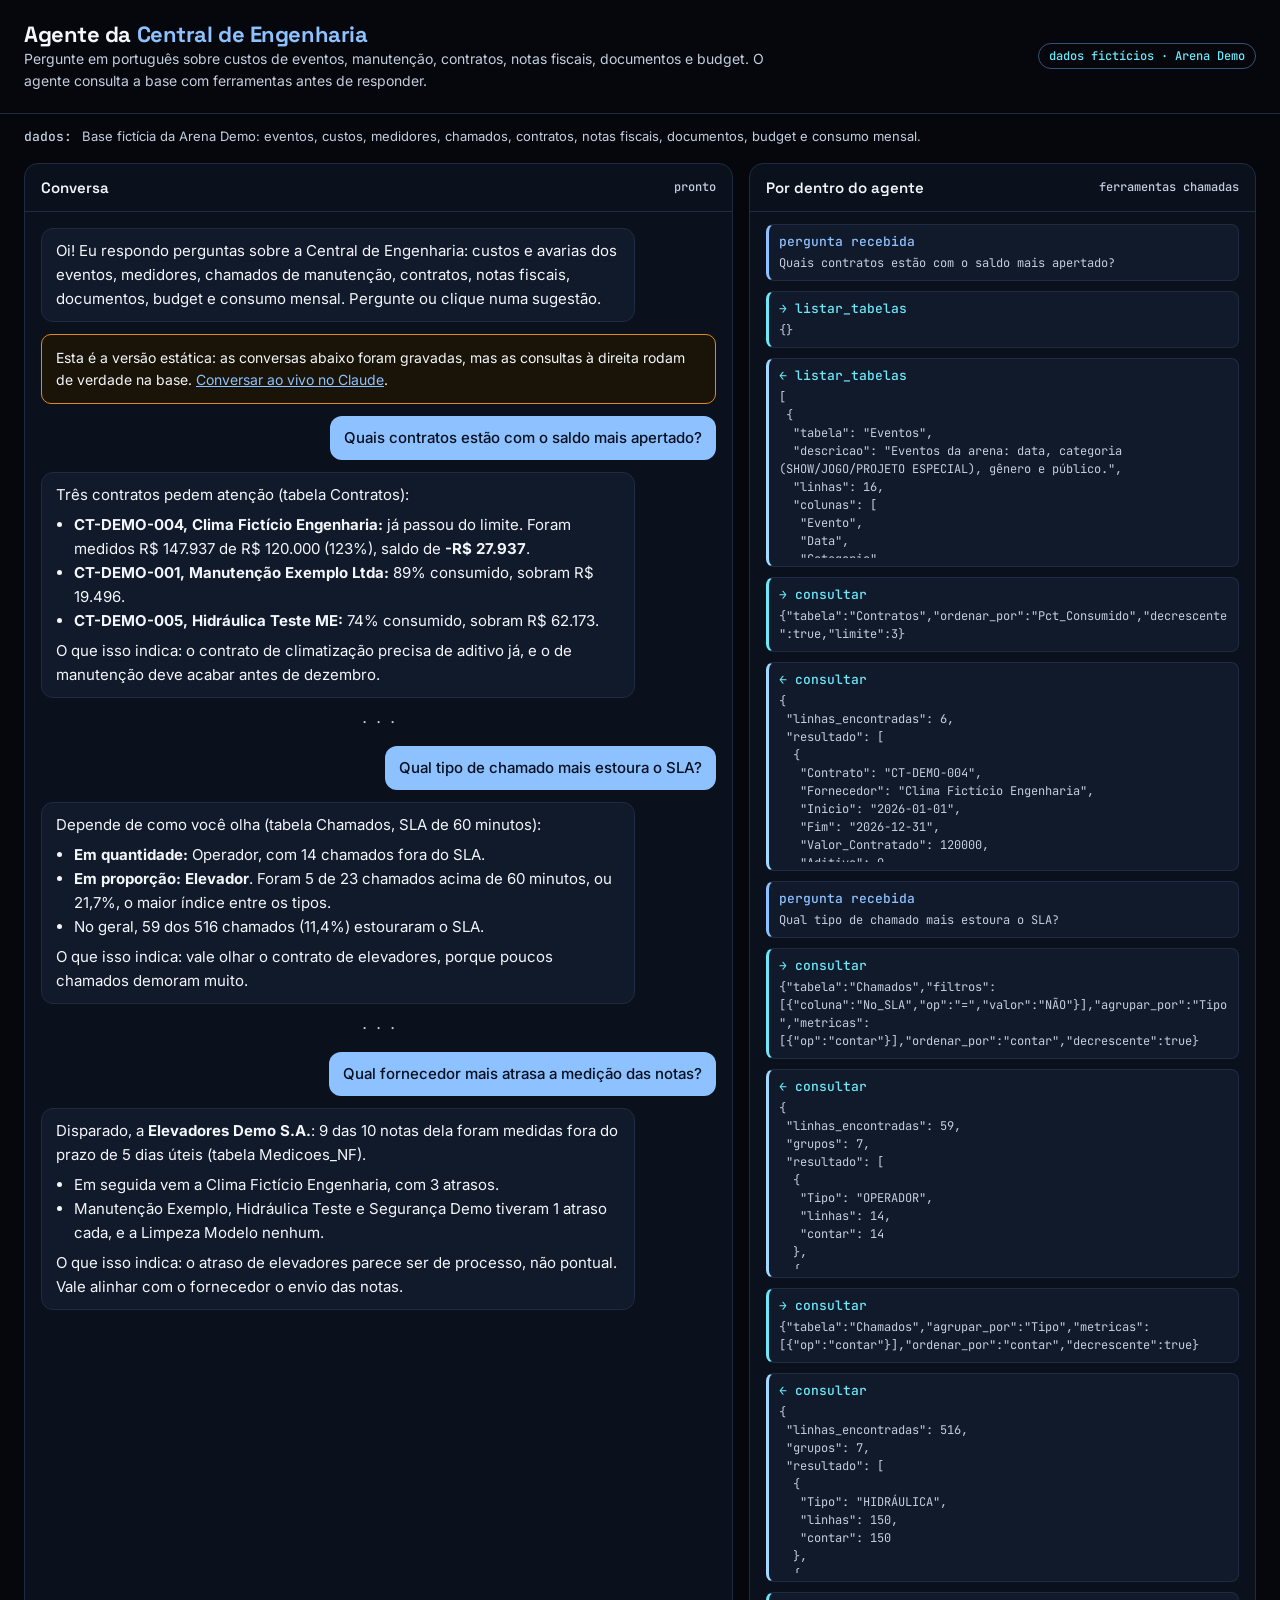
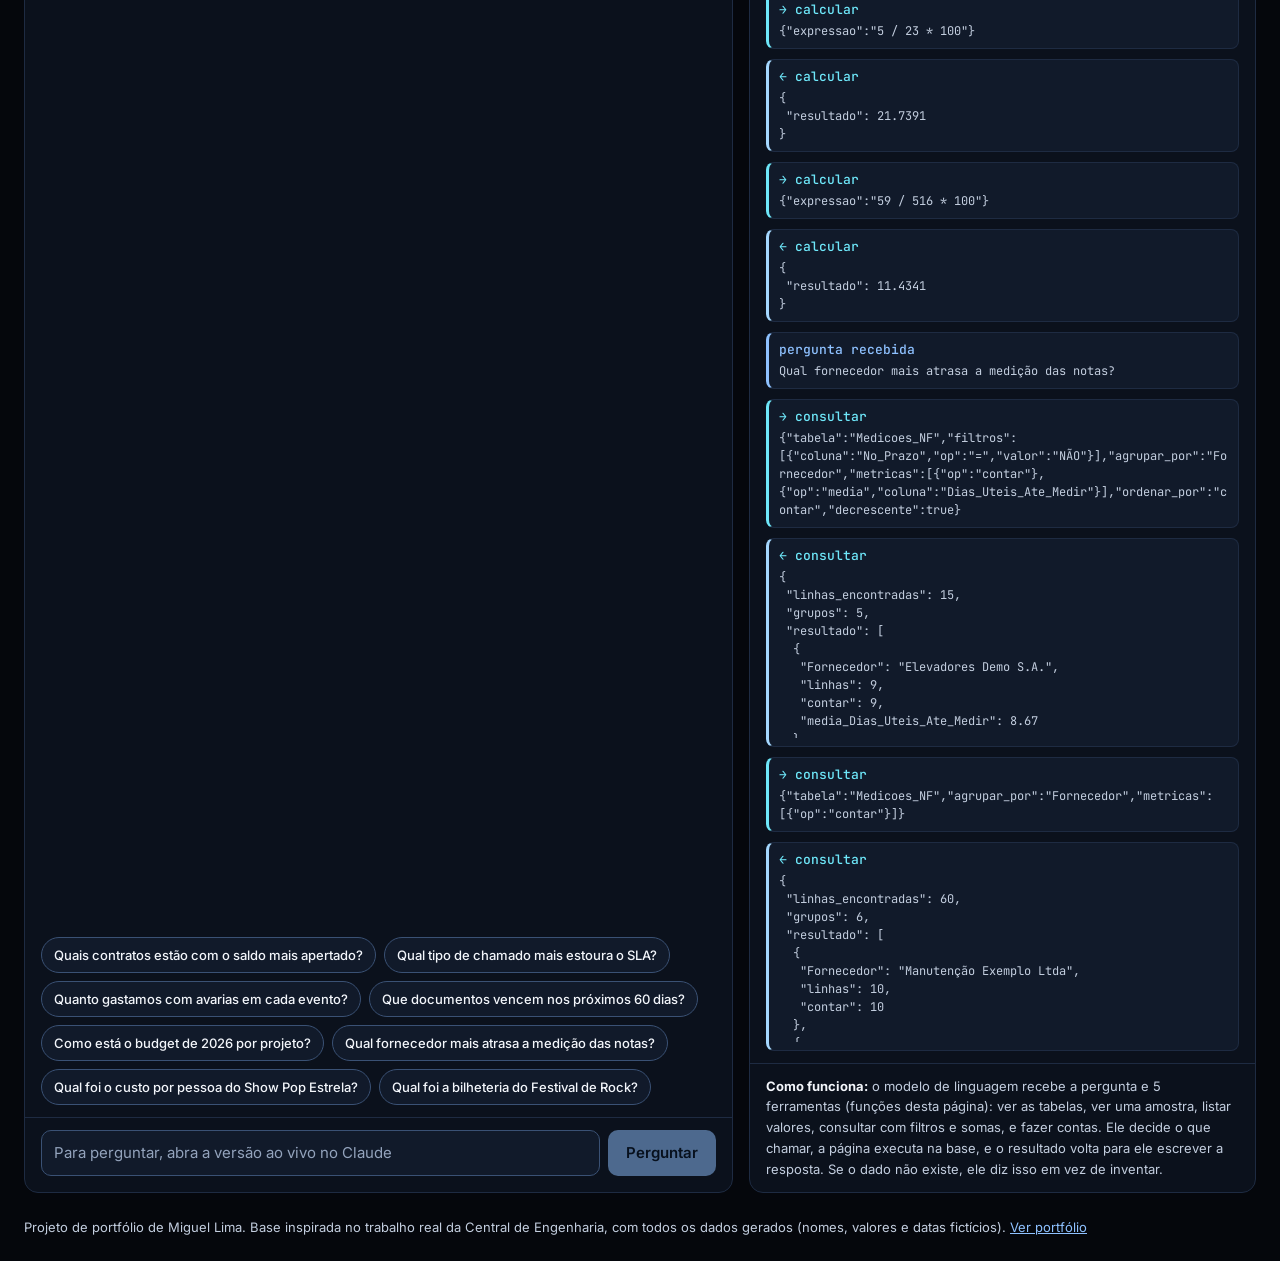
==== commit 11a95987: "Agente: leitura de textos, busca, agrupamento por mês e respostas mais precisas Co-Authored-By: Clau" ====
--- a/agente-demo/index.html
+++ b/agente-demo/index.html
@@ -109,92 +109,236 @@
 
 // ---------------------------------------------------------------- Motor de consulta (genérico)
 let BASE = BASE_DEMO, EM_PLANILHA = false;
-const num = (v) => { if (typeof v === "number") return v; const t = String(v).replace(/R\$|\s/g, "").replace(/\.(?=\d{3}(\D|$))/g, "").replace(",", "."); if (!/^-?\d+(\.\d+)?$/.test(t)) return null; return parseFloat(t); };
-const pegarAba = (aba) => { const k = Object.keys(BASE.abas).find((x) => x === aba) || Object.keys(BASE.abas).find((x) => x.toLowerCase() === String(aba).toLowerCase()); if (!k) throw new Error("Tabela não encontrada. Use listar_tabelas."); return BASE.abas[k]; };
-const pegarCol = (a, c) => { const k = a.colunas.find((x) => x === c) || a.colunas.find((x) => x.toLowerCase() === String(c).toLowerCase()); if (!k) throw new Error("Coluna '" + c + "' não existe. Colunas: " + a.colunas.join(", ")); return k; };
+const norm = (v) => String(v ?? "").normalize("NFD").replace(/[̀-ͯ]/g, "").toLowerCase().trim();
+const chave = (v) => norm(v).replace(/[^a-z0-9%]/g, "");
+const num = (v) => { if (typeof v === "number") return v; if (v === "" || v === null || v === undefined) return null; const t = String(v).replace(/R\$|\s|%/g, "").replace(/\.(?=\d{3}(\D|$))/g, "").replace(",", "."); if (!/^-?\d+(\.\d+)?$/.test(t)) return null; return parseFloat(t); };
+const pegarAba = (aba) => { const ks = Object.keys(BASE.abas); const k = ks.find((x) => x === aba) || ks.find((x) => chave(x) === chave(aba)) || ks.find((x) => chave(x).includes(chave(aba))); if (!k) throw new Error("Tabela '" + aba + "' não encontrada. Tabelas: " + ks.join(", ")); return BASE.abas[k]; };
+const pegarCol = (a, c) => { const k = a.colunas.find((x) => x === c) || a.colunas.find((x) => chave(x) === chave(c)) || a.colunas.find((x) => chave(x).includes(chave(c))) || a.colunas.find((x) => chave(c).includes(chave(x)) && chave(x).length > 3);
+  if (!k) throw new Error("Coluna '" + c + "' não existe. Colunas: " + a.colunas.join(", ")); return k; };
+const ehData = (v) => /^\d{4}-\d{2}-\d{2}$/.test(String(v));
 function filtrar(a, filtros) {
   let ls = a.linhas;
   for (const f of filtros || []) {
-    const c = pegarCol(a, f.coluna), op = f.op || "=", v = f.valor;
+    const c = pegarCol(a, f.coluna), op = String(f.op || "=").toLowerCase(), v = f.valor;
     ls = ls.filter((l) => {
       const x = l[c];
-      if (op === "contem") return String(x).toLowerCase().includes(String(v).toLowerCase());
-      if (op === "=" || op === "!=") { const eq = String(x).toLowerCase() === String(v).toLowerCase() || (num(x) !== null && num(x) === num(v)); return op === "=" ? eq : !eq; }
-      const data = /^\d{4}-\d{2}/.test(String(v));
+      if (op === "vazio") return x === "" || x === null || x === undefined;
+      if (op === "nao_vazio") return !(x === "" || x === null || x === undefined);
+      if (op === "contem") return norm(x).includes(norm(v));
+      if (op === "nao_contem") return !norm(x).includes(norm(v));
+      if (op === "=" || op === "!=") { const eq = norm(x) === norm(v) || (num(x) !== null && num(v) !== null && num(x) === num(v)); return op === "=" ? eq : !eq; }
+      const data = ehData(v) || /^\d{4}-\d{2}$/.test(String(v));
       const nx = num(x), nv = num(v);
       const [A, B] = !data && nx !== null && nv !== null ? [nx, nv] : [String(x), String(v)];
+      if (data && !String(x)) return false;
       return op === ">" ? A > B : op === "<" ? A < B : op === ">=" ? A >= B : op === "<=" ? A <= B : true;
     });
   }
   return ls;
 }
+// cabe no limite de resposta de uma ferramenta (32 KB)
+function caber(obj, chaveLista) {
+  const corta = (l) => l.map((o) => { const r = {}; for (const [k, v] of Object.entries(o)) r[k] = typeof v === "string" && v.length > 500 ? v.slice(0, 500) + "…" : v; return r; });
+  if (chaveLista && obj[chaveLista]) obj[chaveLista] = corta(obj[chaveLista]);
+  while (JSON.stringify(obj).length > 28000 && chaveLista && obj[chaveLista].length > 1) {
+    obj[chaveLista] = obj[chaveLista].slice(0, Math.ceil(obj[chaveLista].length * 0.7)); obj.aviso = "Resultado cortado para caber. Use o parâmetro colunas, filtros ou limite menor.";
+  }
+  return obj;
+}
+const projetar = (linhas, a, colunas) => { if (!colunas || !colunas.length) return linhas; const cs = colunas.map((c) => pegarCol(a, c)); return linhas.map((l) => Object.fromEntries(cs.map((c) => [c, l[c]]))); };
 const TOOLS = [
-  { name: "listar_tabelas", description: "Lista as tabelas disponíveis, com uma descrição de cada uma (quando houver), o número de linhas e os nomes das colunas. Use primeiro.",
-    execute: () => Object.entries(BASE.abas).map(([k, a]) => ({ tabela: k, descricao: a.descricao || "", linhas: a.linhas.length, colunas: a.colunas })) },
+  { name: "listar_tabelas", description: "Lista as tabelas disponíveis: descrição, número de linhas, colunas e quais colunas são de texto longo (descrições, observações). Use primeiro.",
+    execute: () => Object.entries(BASE.abas).map(([k, a]) => {
+      const texto = a.colunas.filter((c) => { const vs = a.linhas.map((l) => l[c]).filter((v) => typeof v === "string" && v && num(v) === null && !ehData(v));
+        if (!vs.length) return false; const dist = new Set(vs).size; const media = vs.reduce((x, v) => x + v.length, 0) / vs.length;
+        return Math.max(...vs.map((v) => v.length)) > 40 || (media > 15 && dist / vs.length > 0.3) || /descri|observa|motivo|coment|ocorr|detalhe/i.test(norm(c)); });
+      return { tabela: k, descricao: a.descricao || "", linhas: a.linhas.length, colunas: a.colunas, colunas_de_texto: texto, ...(a.formulas ? { colunas_calculadas_de_formulas: a.formulas } : {}) };
+    }) },
   { name: "ver_amostra", description: "Mostra as primeiras linhas de uma tabela (até 8), para entender o formato dos valores.",
     inputSchema: { type: "object", properties: { tabela: { type: "string" }, quantidade: { type: "number" } }, required: ["tabela"] },
-    execute: ({ tabela, quantidade }) => pegarAba(tabela).linhas.slice(0, Math.min(8, Number(quantidade) || 4)) },
-  { name: "valores_unicos", description: "Lista os valores distintos de uma coluna (até 60) e quantas vezes aparecem. Útil para achar o nome exato de um evento, fornecedor ou tipo.",
+    execute: ({ tabela, quantidade }) => caber({ linhas: pegarAba(tabela).linhas.slice(0, Math.min(8, Number(quantidade) || 4)) }, "linhas") },
+  { name: "valores_unicos", description: "Lista os valores distintos de uma coluna (até 80) e quantas vezes aparecem. Use para achar o nome exato de um evento, fornecedor, tipo ou status.",
     inputSchema: { type: "object", properties: { tabela: { type: "string" }, coluna: { type: "string" } }, required: ["tabela", "coluna"] },
-    execute: ({ tabela, coluna }) => { const a = pegarAba(tabela), c = pegarCol(a, coluna), m = {}; a.linhas.forEach((l) => { m[l[c]] = (m[l[c]] || 0) + 1; });
-      return Object.entries(m).sort((x, y) => y[1] - x[1]).slice(0, 60).map(([valor, vezes]) => ({ valor, vezes })); } },
-  { name: "consultar", description: "Consulta uma tabela: filtros (op: =, !=, >, <, >=, <=, contem; datas como AAAA-MM-DD), agrupar_por uma coluna e métricas (soma, media, contar, max, min de uma coluna). Sem métricas, devolve as linhas filtradas. Ordena e limita (máx. 50).",
+    execute: ({ tabela, coluna }) => { const a = pegarAba(tabela), c = pegarCol(a, coluna), m = {}; a.linhas.forEach((l) => { const v = l[c] === "" ? "(vazio)" : l[c]; m[v] = (m[v] || 0) + 1; });
+      return caber({ coluna: c, distintos: Object.keys(m).length, valores: Object.entries(m).sort((x, y) => y[1] - x[1]).slice(0, 80).map(([valor, vezes]) => ({ valor, vezes })) }, "valores"); } },
+  { name: "buscar_texto", description: "Procura um termo (sem diferenciar maiúsculas ou acentos) nas colunas de texto de uma tabela, ou em todas as tabelas se nenhuma for informada. Devolve as linhas encontradas com o texto completo. Use para perguntas sobre descrições, observações, motivos e problemas (ex.: 'vazamento', 'lâmpada', 'atraso').",
+    inputSchema: { type: "object", properties: { termo: { type: "string" }, tabela: { type: "string" }, coluna: { type: "string" }, limite: { type: "number" } }, required: ["termo"] },
+    execute: ({ termo, tabela, coluna, limite }) => {
+      const t = norm(termo); const lim = Math.min(60, Number(limite) || 30); const achados = []; let total = 0;
+      const abas = tabela ? Object.entries(BASE.abas).filter(([, a]) => a === pegarAba(tabela)) : Object.entries(BASE.abas);
+      for (const [nome, a] of abas) {
+        const cols = coluna ? [pegarCol(a, coluna)] : a.colunas;
+        for (const l of a.linhas) if (cols.some((c) => norm(l[c]).includes(t))) { total++; if (achados.length < lim) achados.push({ tabela: nome, ...l }); }
+      }
+      return caber({ termo, encontrados: total, linhas: achados }, "linhas");
+    } },
+  { name: "consultar", description: "Consulta uma tabela. filtros: lista de {coluna, op, valor}, com op = (igual), !=, >, <, >=, <=, contem, nao_contem, vazio, nao_vazio; datas como AAAA-MM-DD. agrupar_por: coluna (use por_mes=true para agrupar uma coluna de data por mês AAAA-MM). metricas: lista de {op: soma|media|contar|max|min, coluna}. Sem métricas, devolve as linhas filtradas (use colunas para escolher só as que importam). ordenar_por pode ser uma coluna ou o nome de uma métrica (ex.: soma_Valor). Máx. 50 linhas.",
     inputSchema: { type: "object", properties: {
       tabela: { type: "string" },
       filtros: { type: "array", items: { type: "object", properties: { coluna: { type: "string" }, op: { type: "string" }, valor: {} } } },
-      agrupar_por: { type: "string" },
+      agrupar_por: { type: "string" }, por_mes: { type: "boolean" },
       metricas: { type: "array", items: { type: "object", properties: { op: { type: "string", enum: ["soma", "media", "contar", "max", "min"] }, coluna: { type: "string" } } } },
+      colunas: { type: "array", items: { type: "string" } },
       ordenar_por: { type: "string" }, decrescente: { type: "boolean" }, limite: { type: "number" } }, required: ["tabela"] },
-    execute: ({ tabela, filtros, agrupar_por, metricas, ordenar_por, decrescente, limite }) => {
-      const a = pegarAba(tabela); const ls = filtrar(a, filtros); const lim = Math.min(50, Number(limite) || 20);
+    execute: ({ tabela, filtros, agrupar_por, por_mes, metricas, colunas, ordenar_por, decrescente, limite }) => {
+      const a = pegarAba(tabela); const ls = filtrar(a, filtros); const lim = Math.min(50, Number(limite) || 25);
       let out;
       if (metricas && metricas.length) {
         const g = agrupar_por ? pegarCol(a, agrupar_por) : null; const grupos = {};
-        ls.forEach((l) => { const k = g ? l[g] : "total"; (grupos[k] = grupos[k] || []).push(l); });
-        out = Object.entries(grupos).map(([k, gl]) => { const o = g ? { [g]: k } : {}; o.linhas = gl.length;
+        ls.forEach((l) => { let k = g ? l[g] : "total"; if (g && por_mes) k = String(k).slice(0, 7); if (k === "") k = "(vazio)"; (grupos[k] = grupos[k] || []).push(l); });
+        out = Object.entries(grupos).map(([k, gl]) => { const o = g ? { [g + (por_mes ? " (mês)" : "")]: k } : {}; o.linhas = gl.length;
           for (const m of metricas) { const op = m.op || "soma";
             if (op === "contar") { o.contar = gl.length; continue; }
             const c = pegarCol(a, m.coluna); const vs = gl.map((l) => num(l[c])).filter((v) => v !== null); const nome = op + "_" + c;
             o[nome] = !vs.length ? null : op === "soma" ? +vs.reduce((x, y) => x + y, 0).toFixed(2) : op === "media" ? +(vs.reduce((x, y) => x + y, 0) / vs.length).toFixed(2) : op === "max" ? Math.max(...vs) : Math.min(...vs); }
           return o; });
-      } else out = ls.slice();
-      if (ordenar_por && out.length) { const k = Object.keys(out[0]).find((x) => x.toLowerCase() === String(ordenar_por).toLowerCase()) || ordenar_por;
-        out.sort((x, y) => { const A = num(x[k]) ?? String(x[k]), B = num(y[k]) ?? String(y[k]); return (A > B ? 1 : A < B ? -1 : 0) * (decrescente ? -1 : 1); }); }
-      return { linhas_encontradas: ls.length, resultado: out.slice(0, lim) };
+        if (g && por_mes && !ordenar_por) out.sort((x, y) => (Object.values(x)[0] > Object.values(y)[0] ? 1 : -1));
+      } else out = projetar(ls, a, colunas);
+      if (ordenar_por && out.length) { const ks = Object.keys(out[0]); const k = ks.find((x) => x === ordenar_por) || ks.find((x) => chave(x) === chave(ordenar_por)) || ks.find((x) => chave(x).includes(chave(ordenar_por))) || ordenar_por;
+        out.sort((x, y) => { const A = num(x[k]) ?? String(x[k] ?? ""), B = num(y[k]) ?? String(y[k] ?? ""); return (A > B ? 1 : A < B ? -1 : 0) * (decrescente ? -1 : 1); }); }
+      return caber({ linhas_encontradas: ls.length, ...(metricas && metricas.length ? { grupos: out.length } : {}), resultado: out.slice(0, lim) }, "resultado");
     } },
-  { name: "calcular", description: "Faz uma conta exata (ex.: 185230.5 / 38468, ou (1200 - 950) / 950 * 100). Use para divisões, percentuais e diferenças em vez de calcular de cabeça.",
+  { name: "calcular", description: "Faz contas exatas (ex.: 185230.5 / 38468, ou (1200 - 950) / 950 * 100). Use para divisões, percentuais, diferenças e somas de valores que vieram de consultas diferentes, em vez de calcular de cabeça.",
     inputSchema: { type: "object", properties: { expressao: { type: "string" } }, required: ["expressao"] },
     execute: ({ expressao }) => { const e = String(expressao).replace(/,/g, "."); if (!/^[\d\s.+\-*/()]+$/.test(e)) throw new Error("Use só números e + - * / ( )."); const r = Function('"use strict";return (' + e + ")")(); if (!isFinite(r)) throw new Error("Resultado inválido."); return { resultado: +r.toFixed(4) }; } },
 ];
 const hoje = () => { const d = new Date(); return d.getFullYear() + "-" + String(d.getMonth() + 1).padStart(2, "0") + "-" + String(d.getDate()).padStart(2, "0"); };
-const REGRAS = () => `Você é o agente da Central de Engenharia de uma arena de eventos. Responde perguntas de uma pessoa da equipe, em português do Brasil, de forma curta e clara.
+const REGRAS = () => `Você é o agente da Central de Engenharia de uma arena de eventos. Responde perguntas de uma pessoa da equipe, em português do Brasil, de forma curta, clara e correta.
 ${EM_PLANILHA ? "Os dados vêm de planilhas que o usuário enviou." : "Os dados são da base de demonstração (fictícios, empresa Arena Demo)."} Hoje é ${hoje()}.
-Regras:
-- Comece com listar_tabelas para saber onde está cada dado. Use valores_unicos para achar nomes exatos.
-- Todo número vem das ferramentas: use consultar para somar e filtrar e calcular para divisões e percentuais. Nunca invente valores, eventos, fornecedores ou datas.
-- Se a base não tiver o dado (ex.: bilheteria, nomes de pessoas), diga isso e sugira o que dá para responder.
-- Datas como dd/mm/aaaa e reais como R$ 12.345. No máximo 7 linhas ou uma lista curta, sem tabelas.
-- Feche com uma linha "O que isso indica: ..." quando ajudar a decidir algo.`;
+Como trabalhar:
+1. Comece com listar_tabelas para saber onde está cada dado e quais colunas são de texto.
+2. Ache os nomes exatos com valores_unicos antes de filtrar por evento, fornecedor, tipo ou status.
+3. Números: use consultar (filtros, agrupar_por, metricas) e calcular para divisões, percentuais e diferenças. Nunca faça conta de cabeça e nunca invente valores, nomes ou datas.
+4. Textos (descrições, observações, motivos, "o que aconteceu"): leia as linhas com buscar_texto ou consultar com colunas=[...] e resuma o que elas dizem, citando exemplos curtos e quantas ocorrências achou.
+5. Colunas com % no nome guardam frações: 0,25 = 25% e 1 = 100%. Converta ao responder.
+6. Perguntas de tempo ("por mês", "em outubro"): filtre a coluna de data com >= e <= ou agrupe com por_mes=true.
+7. Se uma consulta voltar vazia, confira nomes e filtros com valores_unicos antes de dizer que não existe.
+8. Se a base não tiver o dado, diga isso com clareza e sugira o que dá para responder.
+Resposta: datas como dd/mm/aaaa, reais como R$ 12.345,67, no máximo 8 linhas ou uma lista curta, sem tabelas. Diga em poucas palavras de qual tabela veio. Feche com "O que isso indica: ..." quando ajudar a decidir algo.`;
 
 // ---------------------------------------------------------------- Leitura de planilhas (só no modo privado)
+// Avalia fórmulas que vieram sem valor salvo (comum em planilhas exportadas por sistemas)
+function avaliador(wb) {
+  const memo = {}, ERRO = { erro: true };
+  const ref = (sh, addr) => { const k = sh + "!" + addr; if (k in memo) return memo[k]; memo[k] = 0; const ws = wb.Sheets[sh]; const c = ws && ws[addr];
+    let v = c && c.t !== "z" ? c.v : undefined;
+    if (c && (v === undefined || v === null) && c.f) { try { v = calc(sh, c.f); } catch { v = ERRO; } }
+    if (v instanceof Date) v = v.getTime() / 864e5 + 25569;
+    return (memo[k] = v === undefined ? null : v); };
+  const maxLinha = (sh) => XLSX.utils.decode_range(wb.Sheets[sh]["!ref"] || "A1").e.r + 1;
+  function faixa(sh, a1, a2) {
+    const A = XLSX.utils.decode_cell(a1.replace(/\$/g, "")), B = XLSX.utils.decode_cell(a2.replace(/\$/g, "")); const out = [];
+    for (let r = Math.min(A.r, B.r); r <= Math.max(A.r, B.r); r++) for (let c = Math.min(A.c, B.c); c <= Math.max(A.c, B.c); c++) out.push(ref(sh, XLSX.utils.encode_cell({ r, c })));
+    return out;
+  }
+  function calc(sh, f) {
+    const tk = []; const re = /\s*(?:("(?:[^"]|"")*")|('(?:[^']|'')+'!|[A-Za-z0-9_.]+!)?(\$?[A-Z]{1,3}\$?\d+(?::\$?[A-Z]{1,3}\$?\d+)?|\$?[A-Z]{1,3}:\$?[A-Z]{1,3})|(\d+(?:\.\d+)?(?:E[+-]?\d+)?)|([A-Z][A-Z0-9.]*)\(|(<=|>=|<>|[-+*/^&=<>(),;%]))/gy;
+    let m, i = 0; const src = String(f).replace(/^=/, "");
+    while (i < src.length && (re.lastIndex = i, m = re.exec(src))) { i = re.lastIndex;
+      if (m[1]) tk.push({ t: "s", v: m[1].slice(1, -1).replace(/""/g, '"') });
+      else if (m[3]) tk.push({ t: "r", sh: m[2] ? m[2].slice(0, -1).replace(/^'|'$/g, "").replace(/''/g, "'") : sh, v: m[3] });
+      else if (m[4]) tk.push({ t: "n", v: parseFloat(m[4]) });
+      else if (m[5]) tk.push({ t: "f", v: m[5].toUpperCase() });
+      else if (m[6]) tk.push({ t: "o", v: m[6] === ";" ? "," : m[6] });
+      if (!m[0].length) break; }
+    if (i < src.trim().length) throw ERRO;
+    let p = 0; const peek = () => tk[p], take = () => tk[p++];
+    const isO = (v) => peek() && peek().t === "o" && peek().v === v;
+    const val = (x) => (Array.isArray(x) ? x[0] : x);
+    const N = (x) => { x = val(x); if (x && x.erro) throw ERRO; if (x === null || x === "" || x === undefined) return 0; if (typeof x === "boolean") return +x; const n = num(x); if (n === null) throw ERRO; return n; };
+    function prim() {
+      const t = take(); if (!t) throw ERRO;
+      if (t.t === "n" || t.t === "s") return t.v;
+      if (t.t === "o" && t.v === "(") { const v = expr(); take(); return v; }
+      if (t.t === "o" && t.v === "-") return -N(unario());
+      if (t.t === "o" && t.v === "+") return N(unario());
+      if (t.t === "r") { const s = t.sh, a = t.v;
+        if (/^\$?[A-Z]+:\$?[A-Z]+$/.test(a)) { const [c1, c2] = a.replace(/\$/g, "").split(":"); return faixa(s, c1 + "1", c2 + maxLinha(s)); }
+        if (a.includes(":")) { const [a1, a2] = a.split(":"); return faixa(s, a1, a2); }
+        return ref(s, a.replace(/\$/g, "")); }
+      if (t.t === "f") { const args = []; if (!isO(")")) { do { if (isO(",")) { args.push(null); } else args.push(t.v === "IFERROR" || t.v === "IFNA" || t.v === "IF" ? (() => { const q = p; try { return expr(); } catch (e) { pularArg(q); return ERRO; } })() : expr()); } while (isO(",") && take()); } take(); return fn(t.v, args); }
+      throw ERRO;
+    }
+    function pularArg(q) { p = q; let d = 0; while (p < tk.length) { const t = tk[p]; if (t.t === "f" || (t.t === "o" && t.v === "(")) d++; else if (t.t === "o" && t.v === ")") { if (!d) return; d--; } else if (t.t === "o" && t.v === "," && !d) return; p++; } }
+    const unario = () => prim();
+    function pot() { let v = unario(); while (isO("^")) { take(); v = Math.pow(N(v), N(unario())); } if (isO("%")) { take(); v = N(v) / 100; } return v; }
+    function mult() { let v = pot(); while (isO("*") || isO("/")) { const o = take().v, r = pot(); if (o === "*") v = N(v) * N(r); else { if (N(r) === 0) throw ERRO; v = N(v) / N(r); } } return v; }
+    function soma() { let v = mult(); while (isO("+") || isO("-")) { const o = take().v, r = mult(); v = o === "+" ? N(v) + N(r) : N(v) - N(r); } return v; }
+    function conc() { let v = soma(); while (isO("&")) { take(); v = String(val(v) ?? "") + String(val(soma()) ?? ""); } return v; }
+    function expr() { let v = conc(); while (["=", "<>", "<", ">", "<=", ">="].some(isO)) { const o = take().v, r = conc(); const A = val(v), B = val(r); const a = num(A) ?? norm(A), b = num(B) ?? norm(B);
+      v = o === "=" ? a === b : o === "<>" ? a !== b : o === "<" ? a < b : o === ">" ? a > b : o === "<=" ? a <= b : a >= b; } return v; }
+    const lista = (args) => args.flatMap((x) => (Array.isArray(x) ? x : [x]));
+    const nums = (args) => lista(args).filter((x) => typeof x === "number").map(Number);
+    const crit = (c) => { const s = String(val(c) ?? ""); const m2 = s.match(/^(<=|>=|<>|<|>|=)?(.*)$/); const op = m2[1] || "=", alvo = m2[2];
+      return (x) => { const nx = num(x), na = num(alvo); const [A, B] = nx !== null && na !== null ? [nx, na] : [norm(x), norm(alvo)];
+        return op === "=" ? A === B : op === "<>" ? A !== B : op === "<" ? A < B : op === ">" ? A > B : op === "<=" ? A <= B : A >= B; }; };
+    const ifs = (somar, pares) => { const n = (somar || pares[0]).length; const res = []; for (let k = 0; k < n; k++) { let ok = true; for (let j = 0; j < pares.length; j += 2) if (!crit(pares[j + 1])(pares[j][k])) { ok = false; break; } if (ok) res.push(somar ? somar[k] : 1); } return res; };
+    function fn(nome, a) {
+      const err = (x) => x && x.erro;
+      switch (nome) {
+        case "SUM": case "SOMA": return nums(a).reduce((x, y) => x + y, 0);
+        case "COUNT": case "CONT.NÚM": return nums(a).length;
+        case "COUNTA": return lista(a).filter((x) => x !== null && x !== "").length;
+        case "AVERAGE": { const v = nums(a); if (!v.length) throw ERRO; return v.reduce((x, y) => x + y, 0) / v.length; }
+        case "MIN": return Math.min(...nums(a)); case "MAX": return Math.max(...nums(a));
+        case "ROUND": { const d = Math.pow(10, N(a[1] ?? 0)); return Math.round(N(a[0]) * d) / d; }
+        case "ROUNDUP": { const d = Math.pow(10, N(a[1] ?? 0)); return Math.ceil(N(a[0]) * d) / d; }
+        case "ROUNDDOWN": case "TRUNC": { const d = Math.pow(10, N(a[1] ?? 0)); return Math.floor(N(a[0]) * d) / d; }
+        case "ABS": return Math.abs(N(a[0]));
+        case "N": { const x = val(a[0]); return typeof x === "number" ? x : 0; }
+        case "IF": { const c = val(a[0]); if (err(c)) throw ERRO; return (c && c !== 0 && c !== "0") ? (a[1] ?? true) : (a[2] ?? false); }
+        case "IFERROR": case "IFNA": { const x = val(a[0]); return err(x) ? a[1] : a[0]; }
+        case "AND": return lista(a).every((x) => !!x); case "OR": return lista(a).some((x) => !!x); case "NOT": return !val(a[0]);
+        case "SUMIFS": return ifs(a[0], a.slice(1)).reduce((x, y) => x + (typeof y === "number" ? y : num(y) ?? 0), 0);
+        case "COUNTIFS": return ifs(null, a).length;
+        case "AVERAGEIFS": { const v = ifs(a[0], a.slice(1)).map((y) => num(y)).filter((y) => y !== null); if (!v.length) throw ERRO; return v.reduce((x, y) => x + y, 0) / v.length; }
+        case "SUMIF": return ifs(a[2] || a[0], [a[0], a[1]]).reduce((x, y) => x + (typeof y === "number" ? y : num(y) ?? 0), 0);
+        case "COUNTIF": return ifs(null, [a[0], a[1]]).length;
+        case "LEN": return String(val(a[0]) ?? "").length;
+        case "UPPER": return String(val(a[0]) ?? "").toUpperCase();
+        case "TODAY": return Math.floor(Date.now() / 864e5) + 25569;
+        default: throw ERRO;
+      }
+    }
+    const v = expr(); const r = val(v); if (r && r.erro) throw ERRO; return r;
+  }
+  return { ref };
+}
 function lerPlanilha(buf, arquivo, prefixar) {
-  const wb = XLSX.read(buf, { type: "array", cellDates: true });
+  const wb = XLSX.read(buf, { type: "array", cellDates: true, cellFormula: true, sheetStubs: true });
+  const av = avaliador(wb);
   const abas = {};
   for (const sn of wb.SheetNames) {
-    const aoa = XLSX.utils.sheet_to_json(wb.Sheets[sn], { header: 1, defval: "", raw: true });
+    const ws = wb.Sheets[sn]; if (!ws["!ref"]) continue;
+    const R = XLSX.utils.decode_range(ws["!ref"]);
+    const aoa = []; const formulas = {};
+    for (let r = R.s.r; r <= R.e.r; r++) { const row = [];
+      for (let c = R.s.c; c <= R.e.c; c++) { const addr = XLSX.utils.encode_cell({ r, c }); const cell = ws[addr];
+        let v = cell && cell.t !== "z" ? cell.v : "";
+        if (cell && (v === undefined || v === null || v === "") && cell.f) { const x = av.ref(sn, addr); v = x && x.erro ? "" : x ?? ""; if (typeof v === "boolean") v = v ? "VERDADEIRO" : "FALSO"; if (typeof v === "number") v = Math.round(v * 1e6) / 1e6; formulas[c] = true; }
+        row.push(v === undefined || v === null ? "" : v); }
+      aoa.push(row); }
     let hi = 0, best = -1;
-    aoa.slice(0, 20).forEach((row, i) => { const n = row.filter((c) => typeof c === "string" && c.trim()).length; if (n > best) { best = n; hi = i; } });
+    aoa.slice(0, 20).forEach((row, i) => { const n = row.filter((c) => typeof c === "string" && c.trim() && num(c) === null).length; if (n > best) { best = n; hi = i; } });
     if (best < 1) continue;
     const vistos = {};
     const cols = aoa[hi].map((c, j) => { let n = String(c || "").trim() || "Coluna " + (j + 1); if (vistos[n]) n += " " + (++vistos[n]); else vistos[n] = 1; return n; });
+    const titulo = aoa.slice(0, hi).map((r) => r.filter((x) => String(x).trim()).join(" ")).filter(Boolean).join(" · ");
     const linhas = [];
     for (const row of aoa.slice(hi + 1)) {
       if (!row.some((c) => String(c).trim() !== "")) continue;
+      if (/^(total|totais|total geral|soma)\b/i.test(norm(row.find((x) => String(x).trim() !== "")))) continue;
       const o = {};
-      cols.forEach((c, j) => { let v = row[j]; if (v instanceof Date) v = v.getFullYear() + "-" + String(v.getMonth() + 1).padStart(2, "0") + "-" + String(v.getDate()).padStart(2, "0"); o[c] = v === undefined ? "" : v; });
+      cols.forEach((c, j) => { let v = row[j];
+        if (v instanceof Date) v = v.getFullYear() + "-" + String(v.getMonth() + 1).padStart(2, "0") + "-" + String(v.getDate()).padStart(2, "0");
+        if (typeof v === "string") { v = v.trim(); const md = v.match(/^(\d{4}-\d{2}-\d{2})[ T]00:00(:00)?$/); if (md) v = md[1]; const br = v.match(/^(\d{2})\/(\d{2})\/(\d{4})$/); if (br) v = `${br[3]}-${br[2]}-${br[1]}`; }
+        o[c] = v === undefined ? "" : v; });
       linhas.push(o);
     }
-    if (linhas.length) abas[(prefixar ? arquivo.replace(/\.[^.]+$/, "") + " · " : "") + sn] = { colunas: cols, linhas };
+    if (!linhas.length) continue;
+    const nome = (prefixar ? arquivo.replace(/\.[^.]+$/, "") + " · " : "") + sn;
+    const fcols = Object.keys(formulas).map((j) => cols[j - R.s.c]).filter(Boolean);
+    abas[nome] = { descricao: titulo, colunas: cols, linhas, ...(fcols.length ? { formulas: fcols } : {}) };
   }
   return abas;
 }
@@ -247,7 +391,7 @@
   } }));
   try {
     const { text } = await sample([{ role: "user", content: REGRAS() }, ...turns.slice(-8)], {
-      tools, modelTier: "default", effort: "low", signal: ctl.signal,
+      tools, modelTier: "default", effort: "medium", signal: ctl.signal,
       onText: ({ text }) => { b.className = "msg bot"; b.innerHTML = md(text); chat.scrollTop = 1e9; },
     });
     b.className = "msg bot"; b.innerHTML = md(text);
